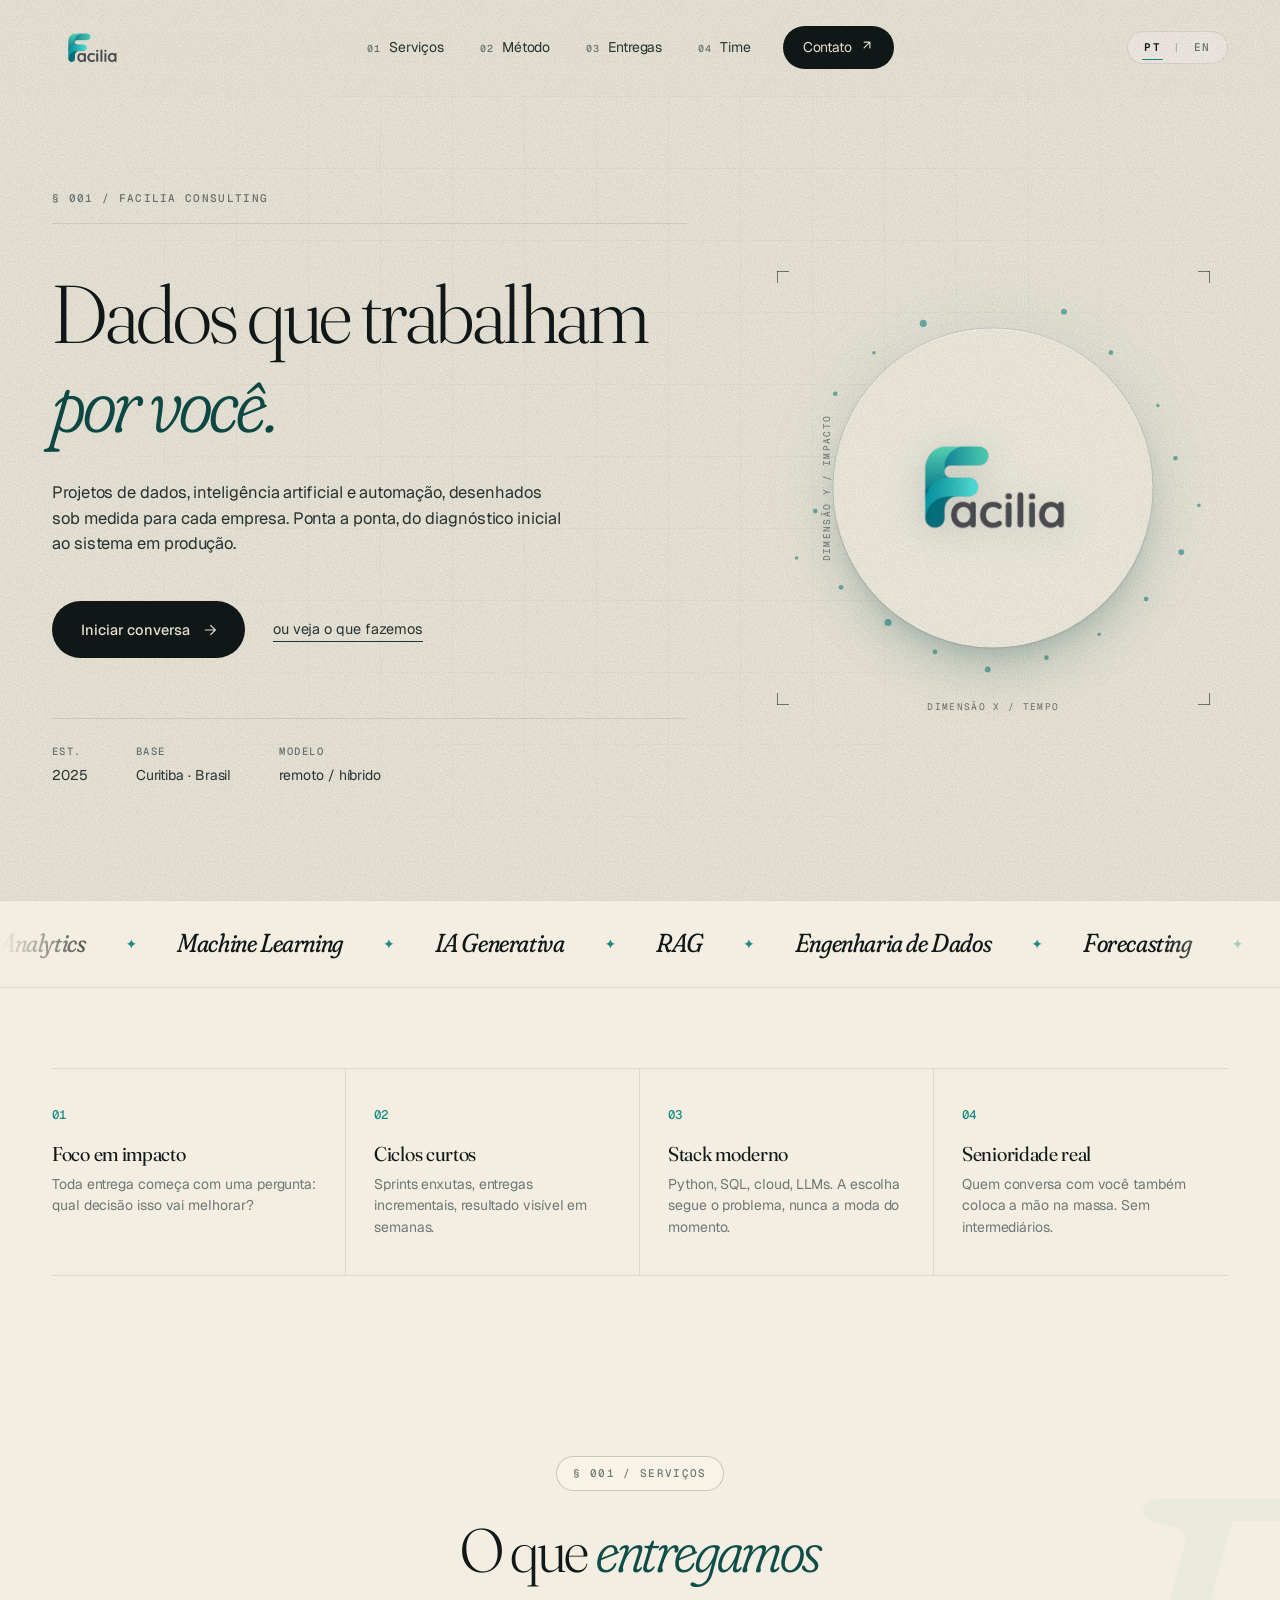
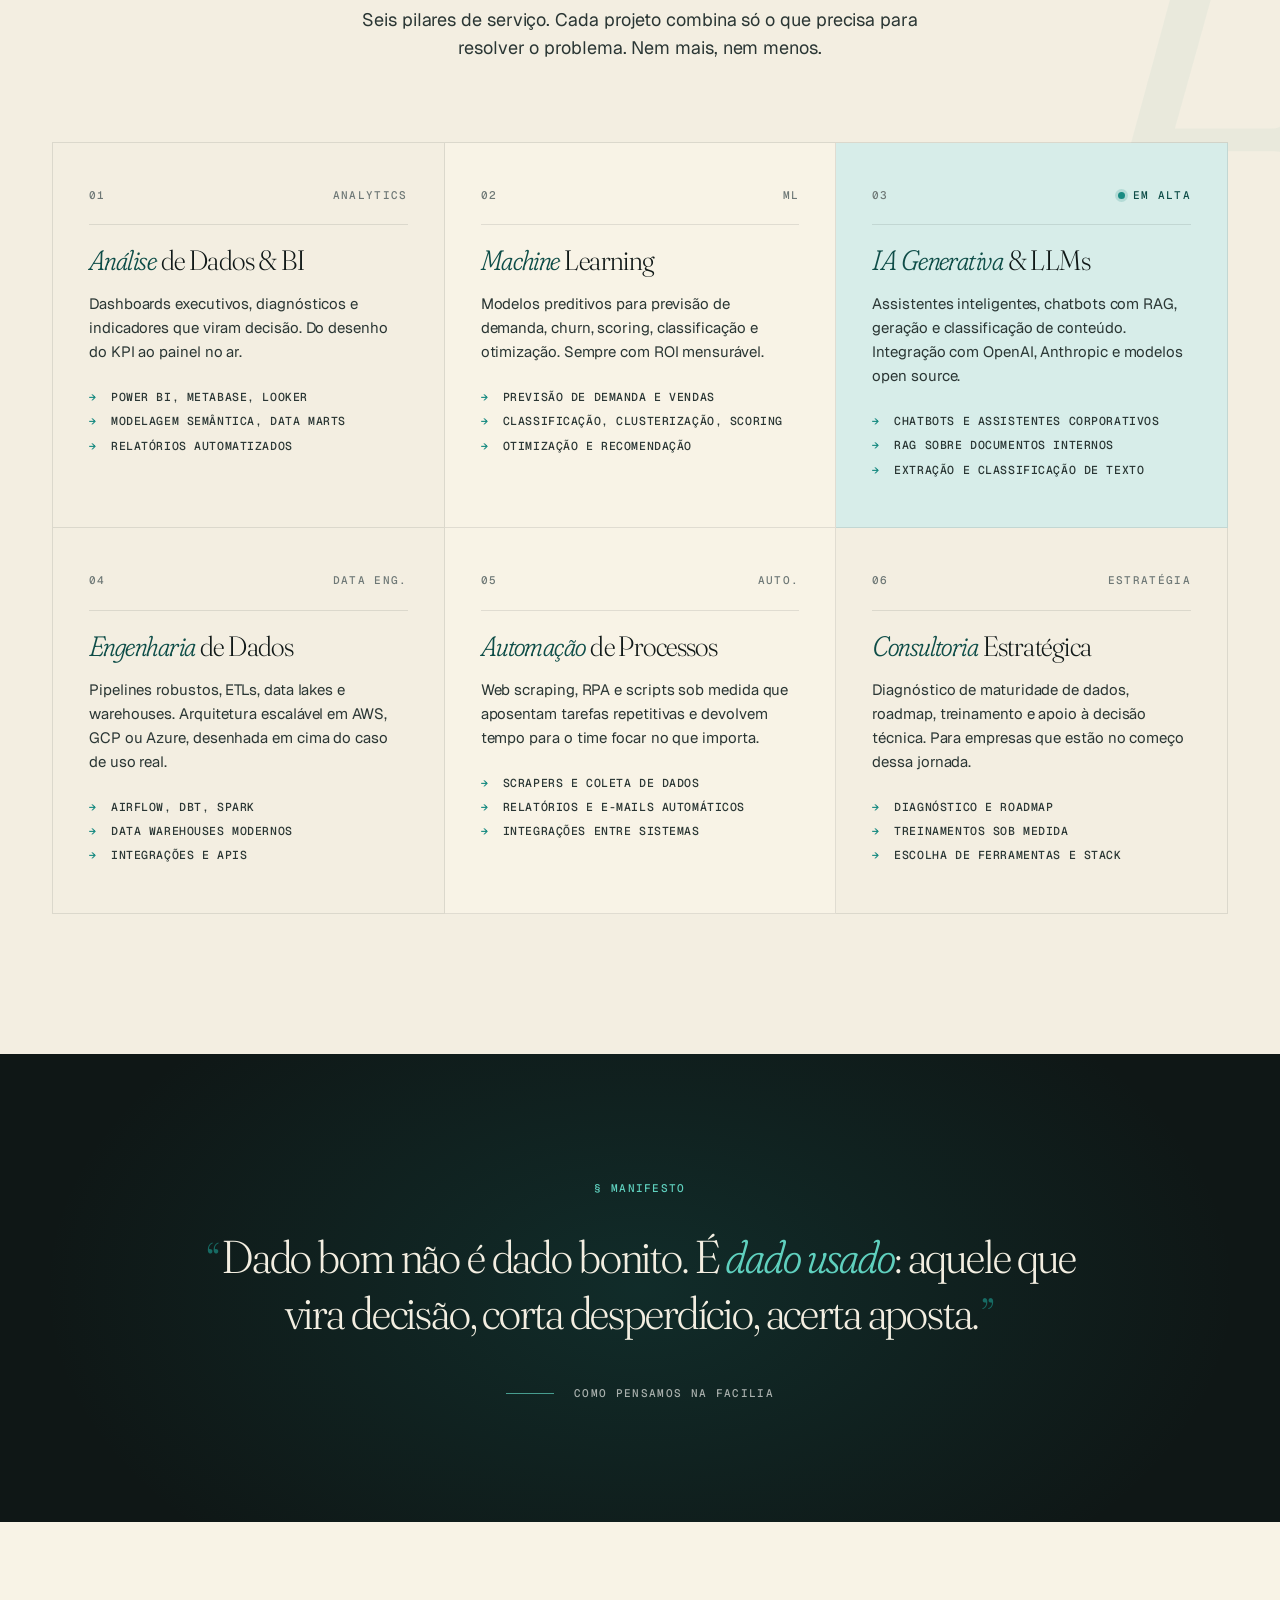
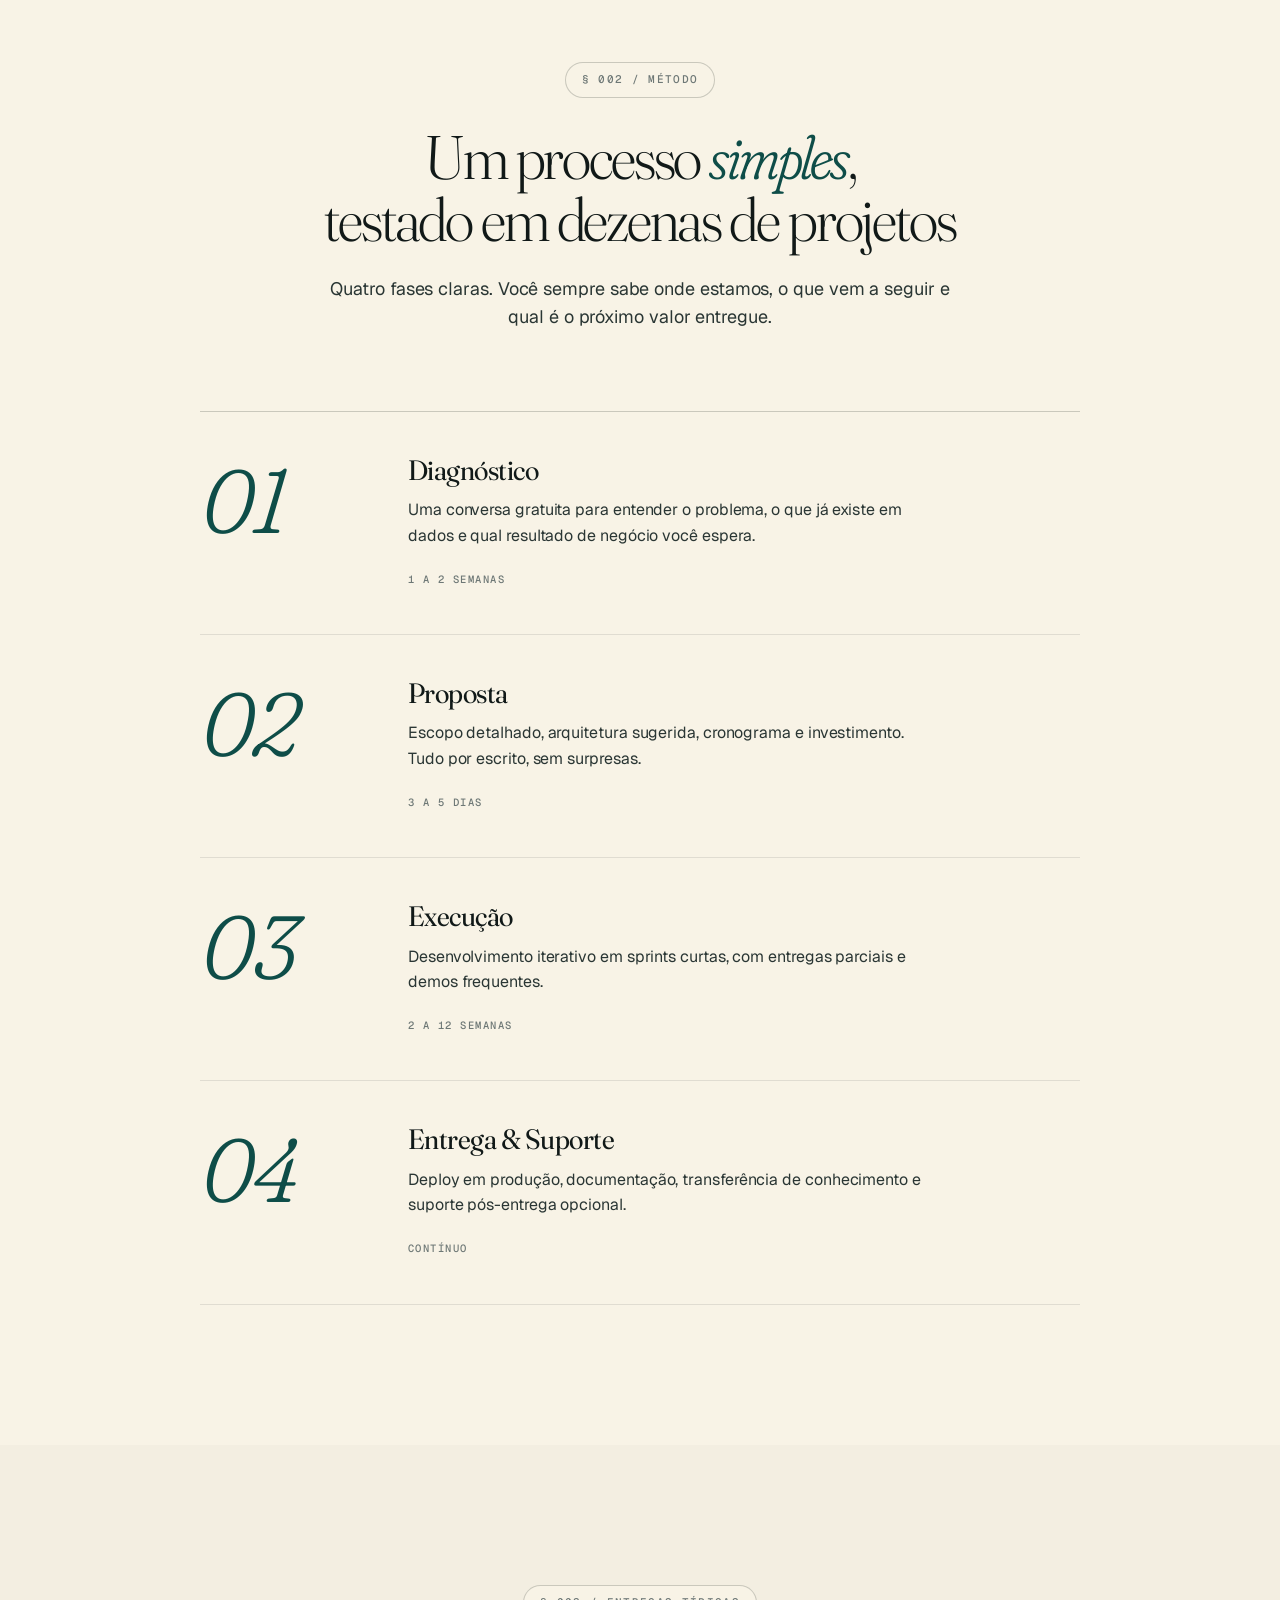
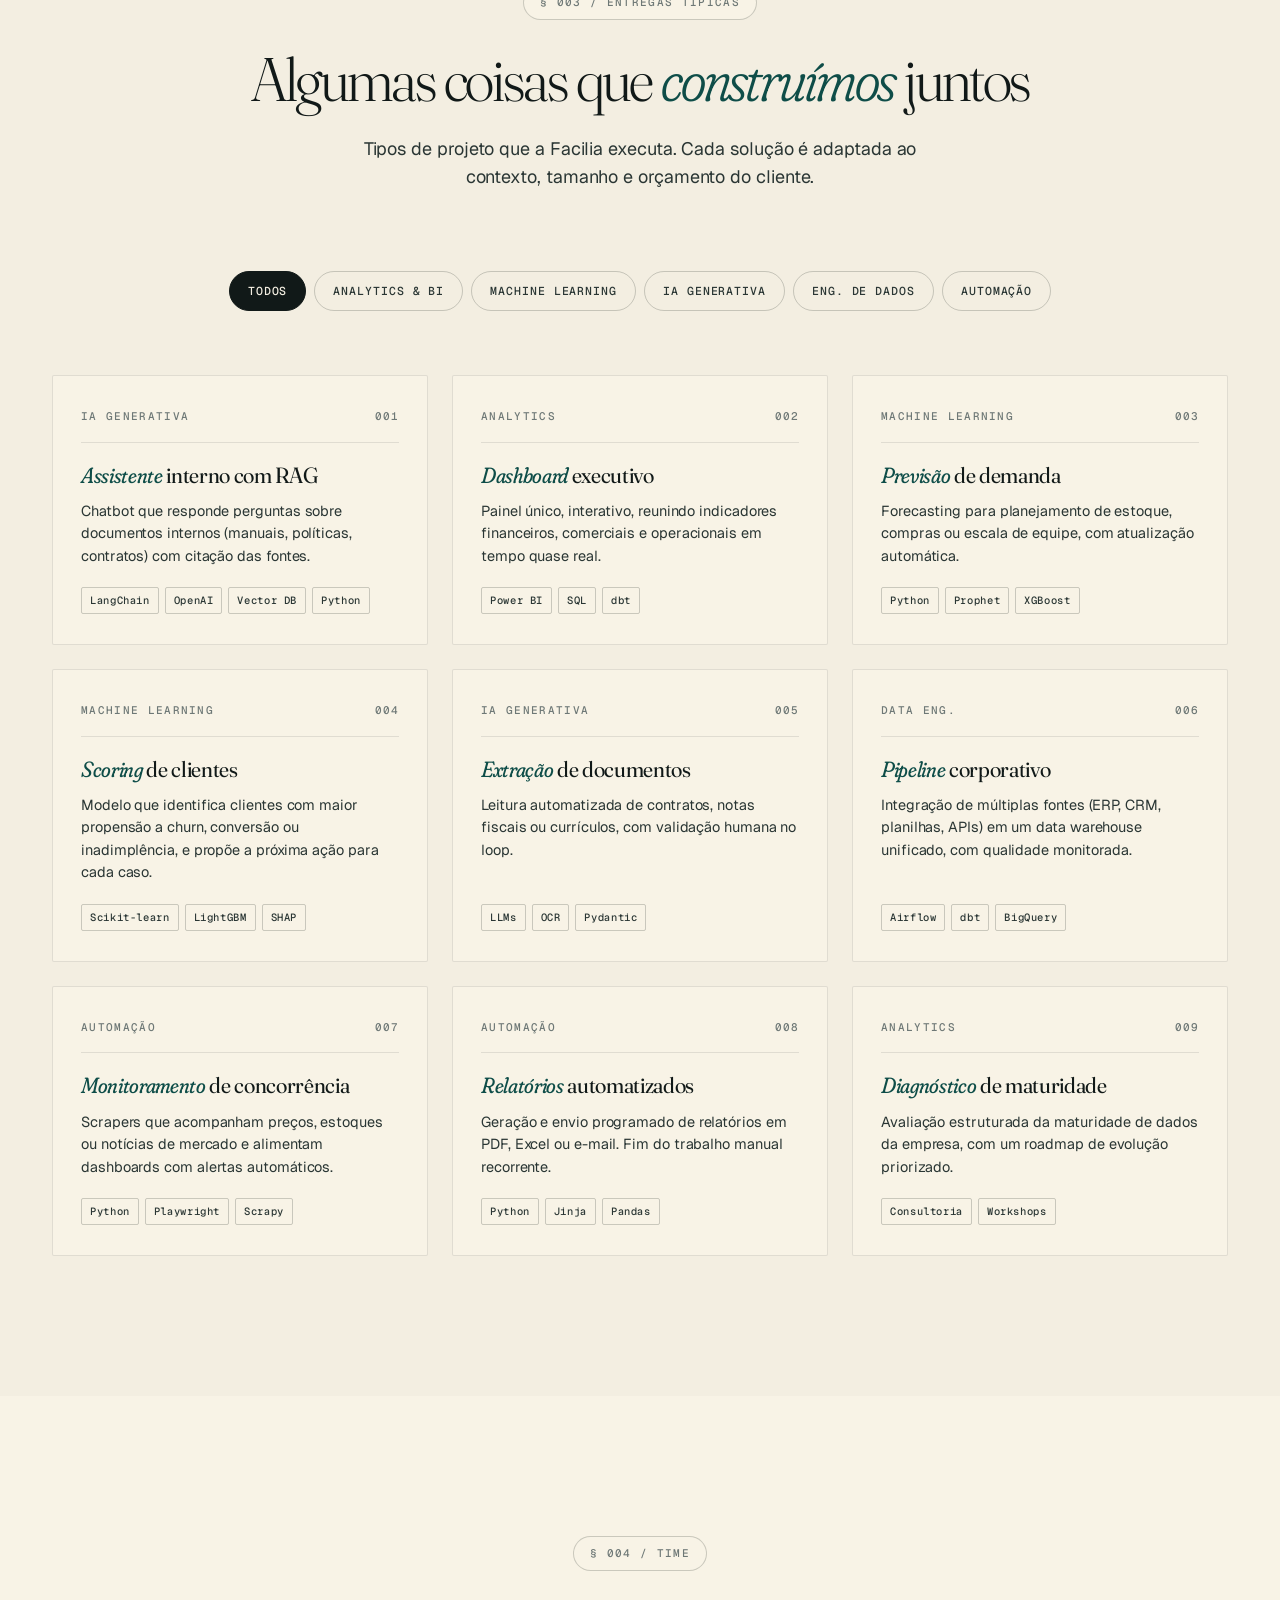
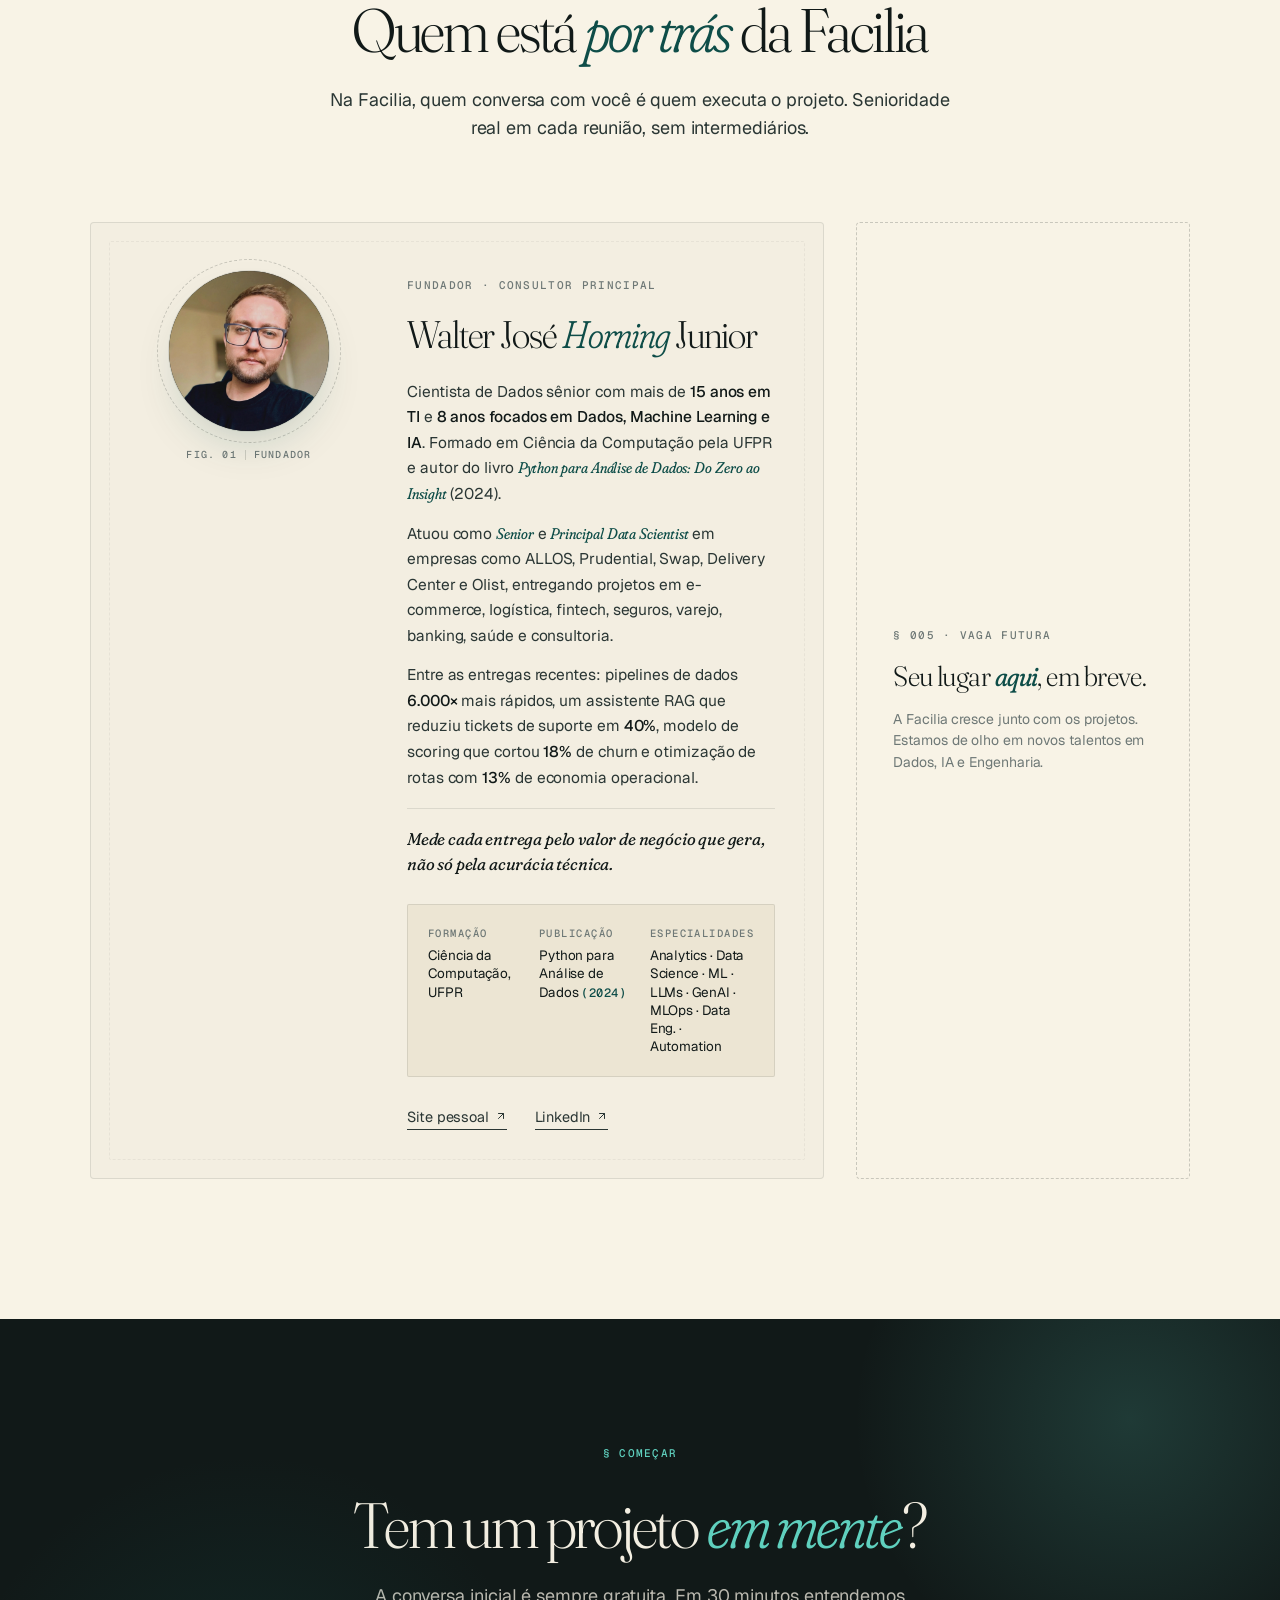
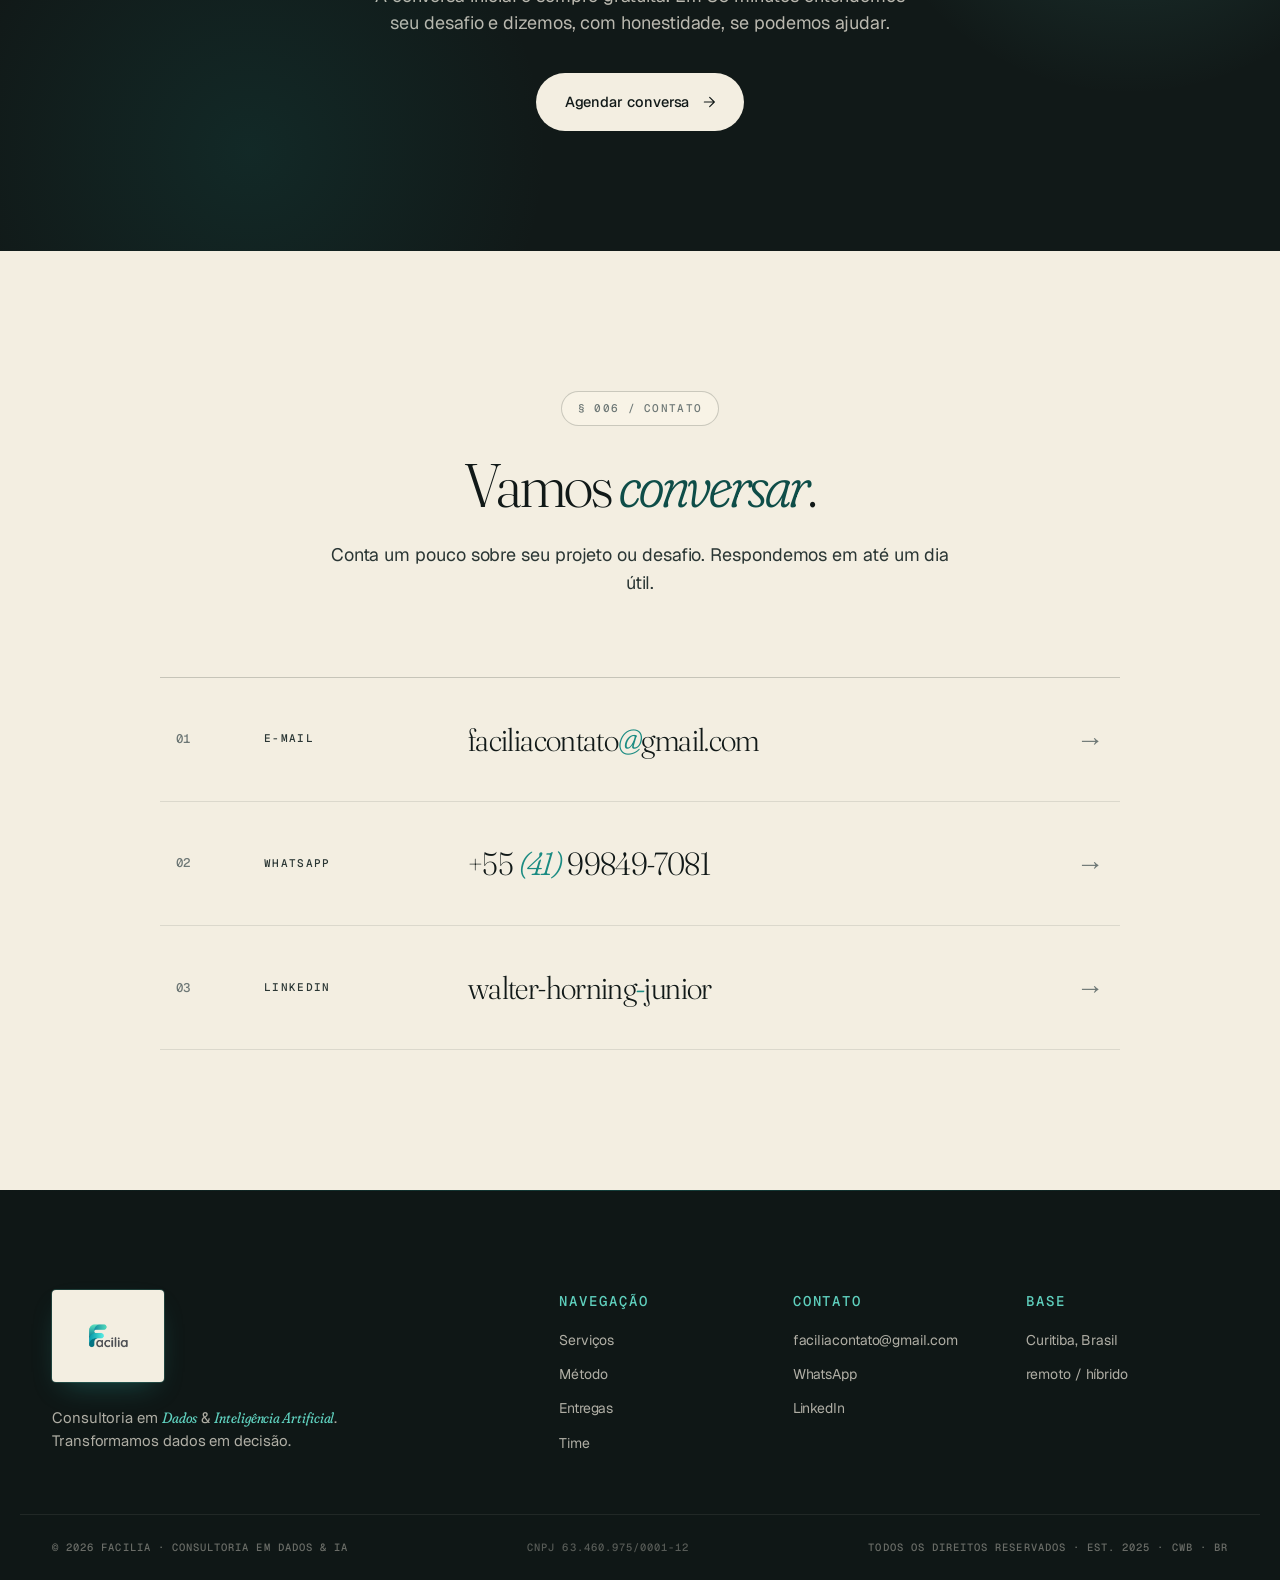
==== index.html @ 2e736a20 "Substituir conteúdo do main pelo site institucional da Facilia Notebooks anteriores preservados na b" ====
<!DOCTYPE html>
<html lang="pt-BR" data-lang="pt">
<head>
    <meta charset="UTF-8">
    <meta name="viewport" content="width=device-width, initial-scale=1.0">
    <meta name="description" content="Facilia. Consultoria em Dados e Inteligência Artificial. Analytics, Machine Learning, IA Generativa e Automação, feitos sob medida.">
    <meta name="keywords" content="consultoria dados, inteligência artificial, machine learning, análise de dados, IA generativa, automação, BI, dashboards">
    <meta name="author" content="Facilia">
    <meta property="og:title" content="Facilia. Consultoria em Dados & Inteligência Artificial">
    <meta property="og:description" content="Consultoria independente em dados e IA. Transformamos dados em decisão.">
    <meta property="og:type" content="website">
    <meta property="og:image" content="imgs/logo_facilia.png">
    <title>Facilia. Consultoria em Dados & Inteligência Artificial</title>
    <link rel="icon" type="image/png" href="imgs/logo_facilia.png">
    <link rel="preconnect" href="https://fonts.googleapis.com">
    <link rel="preconnect" href="https://fonts.gstatic.com" crossorigin>
    <link href="https://fonts.googleapis.com/css2?family=Fraunces:ital,opsz,wght@0,9..144,300..900;1,9..144,300..900&family=Geist:wght@300;400;500;600;700&family=Geist+Mono:wght@400;500;600&display=swap" rel="stylesheet">
    <link rel="stylesheet" href="styles.css">
    <script>
        (function () {
            var saved = null;
            try { saved = localStorage.getItem('facilia-lang'); } catch (e) {}
            var lang = (saved === 'en') ? 'en' : 'pt';
            document.documentElement.setAttribute('data-lang', lang);
            document.documentElement.setAttribute('lang', lang === 'en' ? 'en' : 'pt-BR');
        })();
    </script>
</head>
<body>

    <!-- GRAIN OVERLAY -->
    <div class="grain" aria-hidden="true"></div>

    <!-- NAVBAR -->
    <header class="nav" id="nav">
        <div class="nav-inner">
            <a href="#home" class="nav-logo" aria-label="Facilia">
                <img src="imgs/logo_facilia.png" alt="Facilia" class="nav-logo-img">
            </a>

            <nav class="nav-menu" id="navMenu">
                <a href="#servicos" class="nav-link">
                    <span class="nav-num">01</span>
                    <span class="lang-pt">Serviços</span>
                    <span class="lang-en">Services</span>
                </a>
                <a href="#metodologia" class="nav-link">
                    <span class="nav-num">02</span>
                    <span class="lang-pt">Método</span>
                    <span class="lang-en">Method</span>
                </a>
                <a href="#entregas" class="nav-link">
                    <span class="nav-num">03</span>
                    <span class="lang-pt">Entregas</span>
                    <span class="lang-en">Deliverables</span>
                </a>
                <a href="#time" class="nav-link">
                    <span class="nav-num">04</span>
                    <span class="lang-pt">Time</span>
                    <span class="lang-en">Team</span>
                </a>
                <a href="#contato" class="nav-link nav-link-cta">
                    <span class="lang-pt">Contato</span>
                    <span class="lang-en">Contact</span>
                    <svg width="14" height="14" viewBox="0 0 24 24" fill="none" stroke="currentColor" stroke-width="2" stroke-linecap="round" stroke-linejoin="round"><path d="M7 17L17 7M7 7h10v10"/></svg>
                </a>
            </nav>

            <div class="lang-switch" role="group" aria-label="Idioma / Language">
                <button class="lang-btn" data-lang="pt" aria-label="Português">PT</button>
                <span class="lang-sep">|</span>
                <button class="lang-btn" data-lang="en" aria-label="English">EN</button>
            </div>

            <button class="nav-toggle" id="navToggle" aria-label="Menu">
                <span></span><span></span>
            </button>
        </div>
    </header>

    <!-- HERO -->
    <section id="home" class="hero">
        <div class="hero-grid" aria-hidden="true"></div>

        <div class="hero-inner">
            <div class="hero-copy">
                <div class="hero-meta">
                    <span class="mono-tag">§ 001 / Facilia Consulting</span>
                </div>

                <h1 class="hero-title lang-pt">
                    <span class="hero-title-line">Dados que trabalham</span>
                    <em class="hero-title-em serif-italic">por você.</em>
                </h1>
                <h1 class="hero-title lang-en">
                    <span class="hero-title-line">Data that works</span>
                    <em class="hero-title-em serif-italic">for you.</em>
                </h1>

                <p class="hero-lede lang-pt">
                    Projetos de dados, inteligência artificial e automação, desenhados sob medida para cada empresa. Ponta a ponta, do diagnóstico inicial ao sistema em produção.
                </p>
                <p class="hero-lede lang-en">
                    Tailored projects in data, AI, and automation. End-to-end, from first diagnosis to the system running in production.
                </p>

                <div class="hero-cta-row">
                    <a href="#contato" class="btn btn-ink">
                        <span class="lang-pt">Iniciar conversa</span>
                        <span class="lang-en">Start a conversation</span>
                        <svg width="16" height="16" viewBox="0 0 24 24" fill="none" stroke="currentColor" stroke-width="1.75" stroke-linecap="round" stroke-linejoin="round"><path d="M5 12h14M13 5l7 7-7 7"/></svg>
                    </a>
                    <a href="#servicos" class="link-underline">
                        <span class="lang-pt">ou veja o que fazemos</span>
                        <span class="lang-en">or see what we do</span>
                    </a>
                </div>

                <div class="hero-footmeta">
                    <div>
                        <span class="mono-label">est.</span>
                        <span>2025</span>
                    </div>
                    <div>
                        <span class="mono-label lang-pt">base</span>
                        <span class="mono-label lang-en">based in</span>
                        <span class="lang-pt">Curitiba · Brasil</span>
                        <span class="lang-en">Curitiba · Brazil</span>
                    </div>
                    <div>
                        <span class="mono-label lang-pt">modelo</span>
                        <span class="mono-label lang-en">model</span>
                        <span class="lang-pt">remoto / híbrido</span>
                        <span class="lang-en">remote / hybrid</span>
                    </div>
                </div>
            </div>

            <div class="hero-visual" aria-hidden="true">
                <svg class="hero-scatter" viewBox="0 0 400 400" preserveAspectRatio="xMidYMid meet">
                    <line x1="0" y1="200" x2="400" y2="200" stroke="rgba(15,23,23,0.08)" stroke-width="0.5" stroke-dasharray="2 4"/>
                    <line x1="200" y1="0" x2="200" y2="400" stroke="rgba(15,23,23,0.08)" stroke-width="0.5" stroke-dasharray="2 4"/>
                    <circle cx="200" cy="200" r="150" fill="none" stroke="rgba(26,139,130,0.10)" stroke-width="0.8" stroke-dasharray="1 6"/>
                    <circle cx="200" cy="200" r="100" fill="none" stroke="rgba(26,139,130,0.12)" stroke-width="0.8" stroke-dasharray="1 6"/>
                    <g class="scatter-points" fill="#1A8B82">
                        <circle cx="65" cy="120" r="2"/>
                        <circle cx="98" cy="85" r="1.5"/>
                        <circle cx="140" cy="60" r="3"/>
                        <circle cx="175" cy="110" r="2"/>
                        <circle cx="220" cy="75" r="1.5"/>
                        <circle cx="260" cy="50" r="2.5"/>
                        <circle cx="300" cy="85" r="2"/>
                        <circle cx="340" cy="130" r="1.5"/>
                        <circle cx="355" cy="175" r="2"/>
                        <circle cx="75" cy="170" r="1.5"/>
                        <circle cx="115" cy="155" r="2.5"/>
                        <circle cx="48" cy="220" r="2"/>
                        <circle cx="32" cy="260" r="1.5"/>
                        <circle cx="70" cy="285" r="2"/>
                        <circle cx="110" cy="315" r="3"/>
                        <circle cx="150" cy="340" r="2"/>
                        <circle cx="195" cy="355" r="2.5"/>
                        <circle cx="245" cy="345" r="2"/>
                        <circle cx="290" cy="325" r="1.5"/>
                        <circle cx="330" cy="295" r="2"/>
                        <circle cx="360" cy="255" r="2.5"/>
                        <circle cx="375" cy="215" r="1.5"/>
                        <circle cx="145" cy="260" r="2"/>
                        <circle cx="260" cy="260" r="2"/>
                        <circle cx="155" cy="150" r="1.5"/>
                        <circle cx="255" cy="155" r="1.5"/>
                    </g>
                </svg>

                <div class="hero-logo-stage">
                    <div class="hero-logo-halo"></div>
                    <div class="hero-logo-disc">
                        <img src="imgs/logo_facilia.png" alt="" class="hero-logo-img">
                    </div>
                </div>

                <span class="corner corner-tl"></span>
                <span class="corner corner-tr"></span>
                <span class="corner corner-bl"></span>
                <span class="corner corner-br"></span>

                <span class="axis-label axis-label-x lang-pt">dimensão x / tempo</span>
                <span class="axis-label axis-label-x lang-en">x axis / time</span>
                <span class="axis-label axis-label-y lang-pt">dimensão y / impacto</span>
                <span class="axis-label axis-label-y lang-en">y axis / impact</span>
            </div>
        </div>
    </section>

    <!-- MARQUEE -->
    <section class="marquee" aria-hidden="true">
        <div class="marquee-track">
            <div class="marquee-row">
                <span class="marquee-item"><em>Analytics</em></span><span class="marquee-sep">✦</span>
                <span class="marquee-item"><em>Machine Learning</em></span><span class="marquee-sep">✦</span>
                <span class="marquee-item lang-pt"><em>IA Generativa</em></span><span class="marquee-item lang-en"><em>Generative AI</em></span><span class="marquee-sep">✦</span>
                <span class="marquee-item"><em>RAG</em></span><span class="marquee-sep">✦</span>
                <span class="marquee-item lang-pt"><em>Engenharia de Dados</em></span><span class="marquee-item lang-en"><em>Data Engineering</em></span><span class="marquee-sep">✦</span>
                <span class="marquee-item"><em>Forecasting</em></span><span class="marquee-sep">✦</span>
                <span class="marquee-item"><em>Dashboards</em></span><span class="marquee-sep">✦</span>
                <span class="marquee-item lang-pt"><em>Automação</em></span><span class="marquee-item lang-en"><em>Automation</em></span><span class="marquee-sep">✦</span>
                <span class="marquee-item"><em>MLOps</em></span><span class="marquee-sep">✦</span>
                <span class="marquee-item"><em>NLP</em></span><span class="marquee-sep">✦</span>
            </div>
            <div class="marquee-row" aria-hidden="true">
                <span class="marquee-item"><em>Analytics</em></span><span class="marquee-sep">✦</span>
                <span class="marquee-item"><em>Machine Learning</em></span><span class="marquee-sep">✦</span>
                <span class="marquee-item lang-pt"><em>IA Generativa</em></span><span class="marquee-item lang-en"><em>Generative AI</em></span><span class="marquee-sep">✦</span>
                <span class="marquee-item"><em>RAG</em></span><span class="marquee-sep">✦</span>
                <span class="marquee-item lang-pt"><em>Engenharia de Dados</em></span><span class="marquee-item lang-en"><em>Data Engineering</em></span><span class="marquee-sep">✦</span>
                <span class="marquee-item"><em>Forecasting</em></span><span class="marquee-sep">✦</span>
                <span class="marquee-item"><em>Dashboards</em></span><span class="marquee-sep">✦</span>
                <span class="marquee-item lang-pt"><em>Automação</em></span><span class="marquee-item lang-en"><em>Automation</em></span><span class="marquee-sep">✦</span>
                <span class="marquee-item"><em>MLOps</em></span><span class="marquee-sep">✦</span>
                <span class="marquee-item"><em>NLP</em></span><span class="marquee-sep">✦</span>
            </div>
        </div>
    </section>

    <!-- VALUES -->
    <section class="values">
        <div class="container">
            <div class="values-grid">
                <div class="value reveal">
                    <span class="value-num mono">01</span>
                    <h3>
                        <span class="lang-pt">Foco em impacto</span>
                        <span class="lang-en">Impact first</span>
                    </h3>
                    <p>
                        <span class="lang-pt">Toda entrega começa com uma pergunta: qual decisão isso vai melhorar?</span>
                        <span class="lang-en">Every delivery starts with one question: which decision does this make better?</span>
                    </p>
                </div>
                <div class="value reveal">
                    <span class="value-num mono">02</span>
                    <h3>
                        <span class="lang-pt">Ciclos curtos</span>
                        <span class="lang-en">Short cycles</span>
                    </h3>
                    <p>
                        <span class="lang-pt">Sprints enxutas, entregas incrementais, resultado visível em semanas.</span>
                        <span class="lang-en">Lean sprints, incremental releases, visible results in weeks.</span>
                    </p>
                </div>
                <div class="value reveal">
                    <span class="value-num mono">03</span>
                    <h3>
                        <span class="lang-pt">Stack moderno</span>
                        <span class="lang-en">Modern stack</span>
                    </h3>
                    <p>
                        <span class="lang-pt">Python, SQL, cloud, LLMs. A escolha segue o problema, nunca a moda do momento.</span>
                        <span class="lang-en">Python, SQL, cloud, LLMs. Tool choice follows the problem, never the hype.</span>
                    </p>
                </div>
                <div class="value reveal">
                    <span class="value-num mono">04</span>
                    <h3>
                        <span class="lang-pt">Senioridade real</span>
                        <span class="lang-en">Real seniority</span>
                    </h3>
                    <p>
                        <span class="lang-pt">Quem conversa com você também coloca a mão na massa. Sem intermediários.</span>
                        <span class="lang-en">The person you talk to is the person who builds. No middle layer.</span>
                    </p>
                </div>
            </div>
        </div>
    </section>

    <!-- SERVIÇOS -->
    <section id="servicos" class="section section-services">
        <div class="container">
            <header class="section-header reveal">
                <div class="section-marker">
                    <span class="mono-tag lang-pt">§ 001 / Serviços</span>
                    <span class="mono-tag lang-en">§ 001 / Services</span>
                </div>
                <h2 class="section-title lang-pt">
                    O que <em class="serif-italic">entregamos</em>
                </h2>
                <h2 class="section-title lang-en">
                    What we <em class="serif-italic">deliver</em>
                </h2>
                <p class="section-lede lang-pt">
                    Seis pilares de serviço. Cada projeto combina só o que precisa para resolver o problema. Nem mais, nem menos.
                </p>
                <p class="section-lede lang-en">
                    Six service areas. Each project pulls in only what it needs to solve the problem. Nothing more, nothing less.
                </p>
            </header>

            <div class="services-grid">
                <article class="service reveal">
                    <div class="service-head">
                        <span class="mono-num">01</span>
                        <span class="mono-tag">Analytics</span>
                    </div>
                    <h3 class="service-title lang-pt"><em class="serif-italic">Análise</em> de Dados &amp; BI</h3>
                    <h3 class="service-title lang-en"><em class="serif-italic">Analytics</em> &amp; BI</h3>
                    <p class="service-body lang-pt">Dashboards executivos, diagnósticos e indicadores que viram decisão. Do desenho do KPI ao painel no ar.</p>
                    <p class="service-body lang-en">Executive dashboards, diagnostics, and indicators that turn into decisions. From KPI design to a dashboard that ships.</p>
                    <ul class="service-list lang-pt">
                        <li>Power BI, Metabase, Looker</li>
                        <li>Modelagem semântica, data marts</li>
                        <li>Relatórios automatizados</li>
                    </ul>
                    <ul class="service-list lang-en">
                        <li>Power BI, Metabase, Looker</li>
                        <li>Semantic modeling, data marts</li>
                        <li>Automated reporting</li>
                    </ul>
                </article>

                <article class="service reveal service-shift">
                    <div class="service-head">
                        <span class="mono-num">02</span>
                        <span class="mono-tag">ML</span>
                    </div>
                    <h3 class="service-title lang-pt"><em class="serif-italic">Machine</em> Learning</h3>
                    <h3 class="service-title lang-en"><em class="serif-italic">Machine</em> Learning</h3>
                    <p class="service-body lang-pt">Modelos preditivos para previsão de demanda, churn, scoring, classificação e otimização. Sempre com ROI mensurável.</p>
                    <p class="service-body lang-en">Predictive models for demand forecasting, churn, scoring, classification, and optimization. Always with measurable ROI.</p>
                    <ul class="service-list lang-pt">
                        <li>Previsão de demanda e vendas</li>
                        <li>Classificação, clusterização, scoring</li>
                        <li>Otimização e recomendação</li>
                    </ul>
                    <ul class="service-list lang-en">
                        <li>Demand and sales forecasting</li>
                        <li>Classification, clustering, scoring</li>
                        <li>Optimization and recommendation</li>
                    </ul>
                </article>

                <article class="service reveal service-feat">
                    <div class="service-head">
                        <span class="mono-num">03</span>
                        <span class="mono-tag mono-tag-live">
                            <span class="live-dot"></span>
                            <span class="lang-pt">em alta</span>
                            <span class="lang-en">trending</span>
                        </span>
                    </div>
                    <h3 class="service-title lang-pt"><em class="serif-italic">IA Generativa</em> &amp; LLMs</h3>
                    <h3 class="service-title lang-en"><em class="serif-italic">Generative AI</em> &amp; LLMs</h3>
                    <p class="service-body lang-pt">Assistentes inteligentes, chatbots com RAG, geração e classificação de conteúdo. Integração com OpenAI, Anthropic e modelos open source.</p>
                    <p class="service-body lang-en">Smart assistants, RAG chatbots, content generation and classification. Wired up to OpenAI, Anthropic, and open source models.</p>
                    <ul class="service-list lang-pt">
                        <li>Chatbots e assistentes corporativos</li>
                        <li>RAG sobre documentos internos</li>
                        <li>Extração e classificação de texto</li>
                    </ul>
                    <ul class="service-list lang-en">
                        <li>Corporate chatbots and assistants</li>
                        <li>RAG over internal documents</li>
                        <li>Text extraction and classification</li>
                    </ul>
                </article>

                <article class="service reveal">
                    <div class="service-head">
                        <span class="mono-num">04</span>
                        <span class="mono-tag">Data Eng.</span>
                    </div>
                    <h3 class="service-title lang-pt"><em class="serif-italic">Engenharia</em> de Dados</h3>
                    <h3 class="service-title lang-en"><em class="serif-italic">Data</em> Engineering</h3>
                    <p class="service-body lang-pt">Pipelines robustos, ETLs, data lakes e warehouses. Arquitetura escalável em AWS, GCP ou Azure, desenhada em cima do caso de uso real.</p>
                    <p class="service-body lang-en">Robust pipelines, ETLs, data lakes, and warehouses. Scalable architecture on AWS, GCP, or Azure, shaped around your actual use case.</p>
                    <ul class="service-list lang-pt">
                        <li>Airflow, dbt, Spark</li>
                        <li>Data warehouses modernos</li>
                        <li>Integrações e APIs</li>
                    </ul>
                    <ul class="service-list lang-en">
                        <li>Airflow, dbt, Spark</li>
                        <li>Modern data warehouses</li>
                        <li>APIs and integrations</li>
                    </ul>
                </article>

                <article class="service reveal service-shift">
                    <div class="service-head">
                        <span class="mono-num">05</span>
                        <span class="mono-tag">Auto.</span>
                    </div>
                    <h3 class="service-title lang-pt"><em class="serif-italic">Automação</em> de Processos</h3>
                    <h3 class="service-title lang-en"><em class="serif-italic">Process</em> Automation</h3>
                    <p class="service-body lang-pt">Web scraping, RPA e scripts sob medida que aposentam tarefas repetitivas e devolvem tempo para o time focar no que importa.</p>
                    <p class="service-body lang-en">Web scraping, RPA, and custom scripts that retire repetitive work and hand your team back the time for what matters.</p>
                    <ul class="service-list lang-pt">
                        <li>Scrapers e coleta de dados</li>
                        <li>Relatórios e e-mails automáticos</li>
                        <li>Integrações entre sistemas</li>
                    </ul>
                    <ul class="service-list lang-en">
                        <li>Scrapers and data collection</li>
                        <li>Automated reports and emails</li>
                        <li>System-to-system integrations</li>
                    </ul>
                </article>

                <article class="service reveal">
                    <div class="service-head">
                        <span class="mono-num">06</span>
                        <span class="mono-tag lang-pt">Estratégia</span>
                        <span class="mono-tag lang-en">Strategy</span>
                    </div>
                    <h3 class="service-title lang-pt"><em class="serif-italic">Consultoria</em> Estratégica</h3>
                    <h3 class="service-title lang-en"><em class="serif-italic">Strategic</em> Consulting</h3>
                    <p class="service-body lang-pt">Diagnóstico de maturidade de dados, roadmap, treinamento e apoio à decisão técnica. Para empresas que estão no começo dessa jornada.</p>
                    <p class="service-body lang-en">Data maturity assessment, roadmap, training, and technical decision support. Built for teams early in the journey.</p>
                    <ul class="service-list lang-pt">
                        <li>Diagnóstico e roadmap</li>
                        <li>Treinamentos sob medida</li>
                        <li>Escolha de ferramentas e stack</li>
                    </ul>
                    <ul class="service-list lang-en">
                        <li>Assessment and roadmap</li>
                        <li>Custom training</li>
                        <li>Tooling and stack selection</li>
                    </ul>
                </article>
            </div>
        </div>
    </section>

    <!-- MANIFESTO -->
    <section class="manifesto">
        <div class="container">
            <div class="manifesto-inner reveal">
                <span class="mono-tag manifesto-tag">§ manifesto</span>

                <blockquote class="manifesto-quote lang-pt">
                    <p>
                        <span class="quote-mark">“</span>Dado bom não é dado bonito.
                        É <em class="serif-italic">dado usado</em>: aquele que vira decisão,
                        corta desperdício, acerta aposta.<span class="quote-mark">”</span>
                    </p>
                </blockquote>
                <blockquote class="manifesto-quote lang-en">
                    <p>
                        <span class="quote-mark">“</span>Good data isn't pretty data.
                        It's <em class="serif-italic">data in use</em>: the kind that turns into a decision,
                        cuts waste, lands a bet.<span class="quote-mark">”</span>
                    </p>
                </blockquote>

                <footer class="manifesto-attr">
                    <span class="hairline"></span>
                    <span class="mono-tag lang-pt">como pensamos na facilia</span>
                    <span class="mono-tag lang-en">how we think at facilia</span>
                </footer>
            </div>
        </div>
    </section>

    <!-- METODOLOGIA -->
    <section id="metodologia" class="section section-method">
        <div class="container">
            <header class="section-header reveal">
                <div class="section-marker">
                    <span class="mono-tag lang-pt">§ 002 / Método</span>
                    <span class="mono-tag lang-en">§ 002 / Method</span>
                </div>
                <h2 class="section-title lang-pt">
                    Um processo <em class="serif-italic">simples</em>,<br>
                    testado em dezenas de projetos
                </h2>
                <h2 class="section-title lang-en">
                    A <em class="serif-italic">simple</em> process,<br>
                    proven across dozens of projects
                </h2>
                <p class="section-lede lang-pt">
                    Quatro fases claras. Você sempre sabe onde estamos, o que vem a seguir e qual é o próximo valor entregue.
                </p>
                <p class="section-lede lang-en">
                    Four clear phases. You always know where we are, what comes next, and what lands in your hands after it.
                </p>
            </header>

            <ol class="method-list">
                <li class="method reveal">
                    <div class="method-num"><em class="serif-italic">01</em></div>
                    <div class="method-content">
                        <h3>
                            <span class="lang-pt">Diagnóstico</span>
                            <span class="lang-en">Discovery</span>
                        </h3>
                        <p>
                            <span class="lang-pt">Uma conversa gratuita para entender o problema, o que já existe em dados e qual resultado de negócio você espera.</span>
                            <span class="lang-en">A free first call to understand the problem, what data already exists, and the business outcome you are aiming at.</span>
                        </p>
                        <span class="mono-label lang-pt">1 a 2 semanas</span>
                        <span class="mono-label lang-en">1 to 2 weeks</span>
                    </div>
                </li>
                <li class="method reveal">
                    <div class="method-num"><em class="serif-italic">02</em></div>
                    <div class="method-content">
                        <h3>
                            <span class="lang-pt">Proposta</span>
                            <span class="lang-en">Proposal</span>
                        </h3>
                        <p>
                            <span class="lang-pt">Escopo detalhado, arquitetura sugerida, cronograma e investimento. Tudo por escrito, sem surpresas.</span>
                            <span class="lang-en">Detailed scope, proposed architecture, timeline, and investment. All in writing, no surprises.</span>
                        </p>
                        <span class="mono-label lang-pt">3 a 5 dias</span>
                        <span class="mono-label lang-en">3 to 5 days</span>
                    </div>
                </li>
                <li class="method reveal">
                    <div class="method-num"><em class="serif-italic">03</em></div>
                    <div class="method-content">
                        <h3>
                            <span class="lang-pt">Execução</span>
                            <span class="lang-en">Execution</span>
                        </h3>
                        <p>
                            <span class="lang-pt">Desenvolvimento iterativo em sprints curtas, com entregas parciais e demos frequentes.</span>
                            <span class="lang-en">Iterative development in short sprints, with partial releases and frequent demos.</span>
                        </p>
                        <span class="mono-label lang-pt">2 a 12 semanas</span>
                        <span class="mono-label lang-en">2 to 12 weeks</span>
                    </div>
                </li>
                <li class="method reveal">
                    <div class="method-num"><em class="serif-italic">04</em></div>
                    <div class="method-content">
                        <h3>
                            <span class="lang-pt">Entrega &amp; Suporte</span>
                            <span class="lang-en">Handover &amp; Support</span>
                        </h3>
                        <p>
                            <span class="lang-pt">Deploy em produção, documentação, transferência de conhecimento e suporte pós-entrega opcional.</span>
                            <span class="lang-en">Production deploy, documentation, knowledge transfer, and optional post-launch support.</span>
                        </p>
                        <span class="mono-label lang-pt">contínuo</span>
                        <span class="mono-label lang-en">ongoing</span>
                    </div>
                </li>
            </ol>
        </div>
    </section>

    <!-- ENTREGAS -->
    <section id="entregas" class="section section-deliverables">
        <div class="container">
            <header class="section-header reveal">
                <div class="section-marker">
                    <span class="mono-tag lang-pt">§ 003 / Entregas típicas</span>
                    <span class="mono-tag lang-en">§ 003 / Typical deliverables</span>
                </div>
                <h2 class="section-title lang-pt">
                    Algumas coisas que <em class="serif-italic">construímos</em> juntos
                </h2>
                <h2 class="section-title lang-en">
                    A few things we can <em class="serif-italic">build</em> together
                </h2>
                <p class="section-lede lang-pt">
                    Tipos de projeto que a Facilia executa. Cada solução é adaptada ao contexto, tamanho e orçamento do cliente.
                </p>
                <p class="section-lede lang-en">
                    Project types we run end to end. Every solution is shaped around the client's context, size, and budget.
                </p>
            </header>

            <div class="filter-row reveal">
                <button class="chip chip-active" data-filter="all">
                    <span class="lang-pt">Todos</span>
                    <span class="lang-en">All</span>
                </button>
                <button class="chip" data-filter="analytics">Analytics &amp; BI</button>
                <button class="chip" data-filter="ml">Machine Learning</button>
                <button class="chip" data-filter="genai">
                    <span class="lang-pt">IA Generativa</span>
                    <span class="lang-en">Generative AI</span>
                </button>
                <button class="chip" data-filter="eng">
                    <span class="lang-pt">Eng. de Dados</span>
                    <span class="lang-en">Data Eng.</span>
                </button>
                <button class="chip" data-filter="auto">
                    <span class="lang-pt">Automação</span>
                    <span class="lang-en">Automation</span>
                </button>
            </div>

            <div class="deliverables-grid">
                <article class="deliverable reveal" data-category="genai">
                    <div class="deliverable-top">
                        <span class="mono-tag lang-pt">IA Generativa</span>
                        <span class="mono-tag lang-en">Generative AI</span>
                        <span class="mono-num">001</span>
                    </div>
                    <h3 class="lang-pt"><em class="serif-italic">Assistente</em> interno com RAG</h3>
                    <h3 class="lang-en"><em class="serif-italic">Internal</em> RAG assistant</h3>
                    <p class="lang-pt">Chatbot que responde perguntas sobre documentos internos (manuais, políticas, contratos) com citação das fontes.</p>
                    <p class="lang-en">A chatbot that answers questions about internal documents (manuals, policies, contracts) with source citations.</p>
                    <div class="stack">
                        <span>LangChain</span><span>OpenAI</span><span>Vector DB</span><span>Python</span>
                    </div>
                </article>
                <article class="deliverable reveal" data-category="analytics">
                    <div class="deliverable-top">
                        <span class="mono-tag">Analytics</span>
                        <span class="mono-num">002</span>
                    </div>
                    <h3 class="lang-pt"><em class="serif-italic">Dashboard</em> executivo</h3>
                    <h3 class="lang-en"><em class="serif-italic">Executive</em> dashboard</h3>
                    <p class="lang-pt">Painel único, interativo, reunindo indicadores financeiros, comerciais e operacionais em tempo quase real.</p>
                    <p class="lang-en">A single interactive panel bringing financial, commercial, and operational indicators together in near real time.</p>
                    <div class="stack">
                        <span>Power BI</span><span>SQL</span><span>dbt</span>
                    </div>
                </article>
                <article class="deliverable reveal" data-category="ml">
                    <div class="deliverable-top">
                        <span class="mono-tag">Machine Learning</span>
                        <span class="mono-num">003</span>
                    </div>
                    <h3 class="lang-pt"><em class="serif-italic">Previsão</em> de demanda</h3>
                    <h3 class="lang-en"><em class="serif-italic">Demand</em> forecasting</h3>
                    <p class="lang-pt">Forecasting para planejamento de estoque, compras ou escala de equipe, com atualização automática.</p>
                    <p class="lang-en">Forecasting for inventory, purchasing, or staffing, updated automatically.</p>
                    <div class="stack">
                        <span>Python</span><span>Prophet</span><span>XGBoost</span>
                    </div>
                </article>
                <article class="deliverable reveal" data-category="ml">
                    <div class="deliverable-top">
                        <span class="mono-tag">Machine Learning</span>
                        <span class="mono-num">004</span>
                    </div>
                    <h3 class="lang-pt"><em class="serif-italic">Scoring</em> de clientes</h3>
                    <h3 class="lang-en"><em class="serif-italic">Customer</em> scoring</h3>
                    <p class="lang-pt">Modelo que identifica clientes com maior propensão a churn, conversão ou inadimplência, e propõe a próxima ação para cada caso.</p>
                    <p class="lang-en">A model that flags customers most likely to churn, convert, or default, and proposes the next move for each one.</p>
                    <div class="stack">
                        <span>Scikit-learn</span><span>LightGBM</span><span>SHAP</span>
                    </div>
                </article>
                <article class="deliverable reveal" data-category="genai">
                    <div class="deliverable-top">
                        <span class="mono-tag lang-pt">IA Generativa</span>
                        <span class="mono-tag lang-en">Generative AI</span>
                        <span class="mono-num">005</span>
                    </div>
                    <h3 class="lang-pt"><em class="serif-italic">Extração</em> de documentos</h3>
                    <h3 class="lang-en"><em class="serif-italic">Document</em> extraction</h3>
                    <p class="lang-pt">Leitura automatizada de contratos, notas fiscais ou currículos, com validação humana no loop.</p>
                    <p class="lang-en">Automated reading of contracts, invoices, or CVs, with a human in the loop for validation.</p>
                    <div class="stack">
                        <span>LLMs</span><span>OCR</span><span>Pydantic</span>
                    </div>
                </article>
                <article class="deliverable reveal" data-category="eng">
                    <div class="deliverable-top">
                        <span class="mono-tag">Data Eng.</span>
                        <span class="mono-num">006</span>
                    </div>
                    <h3 class="lang-pt"><em class="serif-italic">Pipeline</em> corporativo</h3>
                    <h3 class="lang-en"><em class="serif-italic">Corporate</em> pipeline</h3>
                    <p class="lang-pt">Integração de múltiplas fontes (ERP, CRM, planilhas, APIs) em um data warehouse unificado, com qualidade monitorada.</p>
                    <p class="lang-en">Multiple sources (ERP, CRM, spreadsheets, APIs) brought into a single warehouse, with data quality under watch.</p>
                    <div class="stack">
                        <span>Airflow</span><span>dbt</span><span>BigQuery</span>
                    </div>
                </article>
                <article class="deliverable reveal" data-category="auto">
                    <div class="deliverable-top">
                        <span class="mono-tag lang-pt">Automação</span>
                        <span class="mono-tag lang-en">Automation</span>
                        <span class="mono-num">007</span>
                    </div>
                    <h3 class="lang-pt"><em class="serif-italic">Monitoramento</em> de concorrência</h3>
                    <h3 class="lang-en"><em class="serif-italic">Competitive</em> monitoring</h3>
                    <p class="lang-pt">Scrapers que acompanham preços, estoques ou notícias de mercado e alimentam dashboards com alertas automáticos.</p>
                    <p class="lang-en">Scrapers that track prices, stock levels, or market news and feed dashboards with automatic alerts.</p>
                    <div class="stack">
                        <span>Python</span><span>Playwright</span><span>Scrapy</span>
                    </div>
                </article>
                <article class="deliverable reveal" data-category="auto">
                    <div class="deliverable-top">
                        <span class="mono-tag lang-pt">Automação</span>
                        <span class="mono-tag lang-en">Automation</span>
                        <span class="mono-num">008</span>
                    </div>
                    <h3 class="lang-pt"><em class="serif-italic">Relatórios</em> automatizados</h3>
                    <h3 class="lang-en"><em class="serif-italic">Automated</em> reports</h3>
                    <p class="lang-pt">Geração e envio programado de relatórios em PDF, Excel ou e-mail. Fim do trabalho manual recorrente.</p>
                    <p class="lang-en">Scheduled generation and delivery of reports in PDF, Excel, or email. The end of recurring manual work.</p>
                    <div class="stack">
                        <span>Python</span><span>Jinja</span><span>Pandas</span>
                    </div>
                </article>
                <article class="deliverable reveal" data-category="analytics">
                    <div class="deliverable-top">
                        <span class="mono-tag">Analytics</span>
                        <span class="mono-num">009</span>
                    </div>
                    <h3 class="lang-pt"><em class="serif-italic">Diagnóstico</em> de maturidade</h3>
                    <h3 class="lang-en"><em class="serif-italic">Maturity</em> assessment</h3>
                    <p class="lang-pt">Avaliação estruturada da maturidade de dados da empresa, com um roadmap de evolução priorizado.</p>
                    <p class="lang-en">A structured review of the company's data maturity, with a prioritized evolution roadmap.</p>
                    <div class="stack">
                        <span class="lang-pt">Consultoria</span>
                        <span class="lang-en">Consulting</span>
                        <span>Workshops</span>
                    </div>
                </article>
            </div>
        </div>
    </section>

    <!-- TIME -->
    <section id="time" class="section section-team">
        <div class="container">
            <header class="section-header reveal">
                <div class="section-marker">
                    <span class="mono-tag lang-pt">§ 004 / Time</span>
                    <span class="mono-tag lang-en">§ 004 / Team</span>
                </div>
                <h2 class="section-title lang-pt">
                    Quem está <em class="serif-italic">por trás</em> da Facilia
                </h2>
                <h2 class="section-title lang-en">
                    Who's <em class="serif-italic">behind</em> Facilia
                </h2>
                <p class="section-lede lang-pt">
                    Na Facilia, quem conversa com você é quem executa o projeto. Senioridade real em cada reunião, sem intermediários.
                </p>
                <p class="section-lede lang-en">
                    At Facilia, the person you talk to is the person who builds. Real seniority in every meeting, no middle layer.
                </p>
            </header>

            <div class="team-layout">
                <article class="profile reveal">
                    <div class="profile-left">
                        <div class="profile-mark">
                            <img src="imgs/wjhj.png" alt="Walter José Horning Junior" class="profile-photo">
                        </div>
                        <div class="profile-caption mono">
                            <span>fig. 01</span>
                            <span class="hairline hairline-v"></span>
                            <span class="lang-pt">fundador</span>
                            <span class="lang-en">founder</span>
                        </div>
                    </div>

                    <div class="profile-body">
                        <div class="profile-tag mono-tag lang-pt">fundador · consultor principal</div>
                        <div class="profile-tag mono-tag lang-en">founder · principal consultant</div>
                        <h3 class="profile-name">
                            Walter José <em class="serif-italic">Horning</em> Junior
                        </h3>

                        <div class="profile-bio lang-pt">
                            <p>
                                Cientista de Dados sênior com mais de <strong>15 anos em TI</strong> e <strong>8 anos focados em Dados, Machine Learning e IA</strong>. Formado em Ciência da Computação pela UFPR e autor do livro <em class="serif-italic">Python para Análise de Dados: Do Zero ao Insight</em> (2024).
                            </p>
                            <p>
                                Atuou como <em class="serif-italic">Senior</em> e <em class="serif-italic">Principal Data Scientist</em> em empresas como ALLOS, Prudential, Swap, Delivery Center e Olist, entregando projetos em e-commerce, logística, fintech, seguros, varejo, banking, saúde e consultoria.
                            </p>
                            <p>
                                Entre as entregas recentes: pipelines de dados <strong>6.000×</strong> mais rápidos, um assistente RAG que reduziu tickets de suporte em <strong>40%</strong>, modelo de scoring que cortou <strong>18%</strong> de churn e otimização de rotas com <strong>13%</strong> de economia operacional.
                            </p>
                            <p class="profile-bio-creed">
                                Mede cada entrega pelo valor de negócio que gera, não só pela acurácia técnica.
                            </p>
                        </div>
                        <div class="profile-bio lang-en">
                            <p>
                                Senior Data Scientist with <strong>15+ years in IT</strong> and <strong>8 years focused on Data, Machine Learning, and AI</strong>. B.Sc. in Computer Science from UFPR and author of <em class="serif-italic">Python para Análise de Dados: Do Zero ao Insight</em> (2024, in Portuguese).
                            </p>
                            <p>
                                Held <em class="serif-italic">Senior</em> and <em class="serif-italic">Principal Data Scientist</em> roles at companies including ALLOS, Prudential, Swap, Delivery Center, and Olist, shipping projects across e-commerce, logistics, fintech, insurance, retail, banking, healthcare, and consulting.
                            </p>
                            <p>
                                Recent highlights: data pipelines made <strong>6,000×</strong> faster, a RAG assistant that cut support tickets by <strong>40%</strong>, a scoring model that reduced churn by <strong>18%</strong>, and route optimization delivering <strong>13%</strong> in operational savings.
                            </p>
                            <p class="profile-bio-creed">
                                Measures every delivery by the business value it generates, not just technical accuracy.
                            </p>
                        </div>

                        <dl class="profile-specs">
                            <div>
                                <dt class="mono-label lang-pt">formação</dt>
                                <dt class="mono-label lang-en">education</dt>
                                <dd class="lang-pt">Ciência da Computação, UFPR</dd>
                                <dd class="lang-en">Computer Science, UFPR</dd>
                            </div>
                            <div>
                                <dt class="mono-label lang-pt">publicação</dt>
                                <dt class="mono-label lang-en">publication</dt>
                                <dd class="lang-pt">Python para Análise de Dados <span class="mono">(2024)</span></dd>
                                <dd class="lang-en">Python for Data Analysis <span class="mono">(2024, PT)</span></dd>
                            </div>
                            <div>
                                <dt class="mono-label lang-pt">especialidades</dt>
                                <dt class="mono-label lang-en">focus areas</dt>
                                <dd>Analytics · Data Science · ML · LLMs · GenAI · MLOps · Data Eng. · Automation</dd>
                            </div>
                        </dl>

                        <div class="profile-links">
                            <a href="https://horningwalter.github.io/my_site/" target="_blank" rel="noopener" class="link-underline">
                                <span class="lang-pt">Site pessoal</span>
                                <span class="lang-en">Personal site</span>
                                <svg width="12" height="12" viewBox="0 0 24 24" fill="none" stroke="currentColor" stroke-width="2" stroke-linecap="round" stroke-linejoin="round"><path d="M7 17L17 7M7 7h10v10"/></svg>
                            </a>
                            <a href="https://www.linkedin.com/in/walter-horning-junior/" target="_blank" rel="noopener" class="link-underline">
                                <span>LinkedIn</span>
                                <svg width="12" height="12" viewBox="0 0 24 24" fill="none" stroke="currentColor" stroke-width="2" stroke-linecap="round" stroke-linejoin="round"><path d="M7 17L17 7M7 7h10v10"/></svg>
                            </a>
                        </div>
                    </div>
                </article>

                <aside class="profile-placeholder reveal">
                    <span class="mono-tag lang-pt">§ 005 · vaga futura</span>
                    <span class="mono-tag lang-en">§ 005 · future seat</span>
                    <h3 class="lang-pt">Seu lugar <em class="serif-italic">aqui</em>, em breve.</h3>
                    <h3 class="lang-en">Your spot <em class="serif-italic">here</em>, soon.</h3>
                    <p class="lang-pt">A Facilia cresce junto com os projetos. Estamos de olho em novos talentos em Dados, IA e Engenharia.</p>
                    <p class="lang-en">Facilia grows with the projects. We keep an eye out for new talent in Data, AI, and Engineering.</p>
                </aside>
            </div>
        </div>
    </section>

    <!-- CTA -->
    <section class="cta">
        <div class="container">
            <div class="cta-inner reveal">
                <div class="cta-meta">
                    <span class="mono-tag mono-tag-inverse lang-pt">§ começar</span>
                    <span class="mono-tag mono-tag-inverse lang-en">§ start</span>
                </div>
                <h2 class="cta-title lang-pt">
                    Tem um projeto <em class="serif-italic">em mente</em>?
                </h2>
                <h2 class="cta-title lang-en">
                    Got a project <em class="serif-italic">in mind</em>?
                </h2>
                <p class="cta-lede lang-pt">
                    A conversa inicial é sempre gratuita. Em 30 minutos entendemos seu desafio e dizemos, com honestidade, se podemos ajudar.
                </p>
                <p class="cta-lede lang-en">
                    The first call is always free. In 30 minutes we understand the challenge and tell you, honestly, whether we can help.
                </p>
                <a href="#contato" class="btn btn-cream">
                    <span class="lang-pt">Agendar conversa</span>
                    <span class="lang-en">Book a call</span>
                    <svg width="16" height="16" viewBox="0 0 24 24" fill="none" stroke="currentColor" stroke-width="1.75" stroke-linecap="round" stroke-linejoin="round"><path d="M5 12h14M13 5l7 7-7 7"/></svg>
                </a>
            </div>
        </div>
    </section>

    <!-- CONTATO -->
    <section id="contato" class="section section-contact">
        <div class="container">
            <header class="section-header reveal">
                <div class="section-marker">
                    <span class="mono-tag lang-pt">§ 006 / Contato</span>
                    <span class="mono-tag lang-en">§ 006 / Contact</span>
                </div>
                <h2 class="section-title lang-pt">
                    Vamos <em class="serif-italic">conversar</em>.
                </h2>
                <h2 class="section-title lang-en">
                    Let's <em class="serif-italic">talk</em>.
                </h2>
                <p class="section-lede lang-pt">
                    Conta um pouco sobre seu projeto ou desafio. Respondemos em até um dia útil.
                </p>
                <p class="section-lede lang-en">
                    Tell us about your project or challenge. We answer within one business day.
                </p>
            </header>

            <ul class="contact-list">
                <li class="contact-row reveal">
                    <a href="mailto:faciliacontato@gmail.com" class="contact-link">
                        <span class="contact-num mono">01</span>
                        <span class="contact-method mono-tag lang-pt">E-mail</span>
                        <span class="contact-method mono-tag lang-en">Email</span>
                        <span class="contact-value">faciliacontato<em class="serif-italic">@</em>gmail.com</span>
                        <span class="contact-arrow">→</span>
                    </a>
                </li>
                <li class="contact-row reveal">
                    <a href="https://wa.me/554198497081?text=Ol%C3%A1%21%20Vim%20pelo%20site%20da%20Facilia%20e%20gostaria%20de%20conversar%20sobre%20um%20projeto." target="_blank" rel="noopener" class="contact-link">
                        <span class="contact-num mono">02</span>
                        <span class="contact-method mono-tag">WhatsApp</span>
                        <span class="contact-value">+55 <em class="serif-italic">(41)</em> 99849-7081</span>
                        <span class="contact-arrow">→</span>
                    </a>
                </li>
                <li class="contact-row reveal">
                    <a href="https://www.linkedin.com/in/walter-horning-junior/" target="_blank" rel="noopener" class="contact-link">
                        <span class="contact-num mono">03</span>
                        <span class="contact-method mono-tag">LinkedIn</span>
                        <span class="contact-value">walter-horning<em class="serif-italic">-</em>junior</span>
                        <span class="contact-arrow">→</span>
                    </a>
                </li>
            </ul>
        </div>
    </section>

    <!-- FOOTER -->
    <footer class="footer">
        <div class="container footer-inner">
            <div class="footer-mark">
                <div class="footer-logo-card">
                    <img src="imgs/logo_facilia.png" alt="Facilia" class="footer-logo">
                </div>
                <p class="footer-tagline lang-pt">
                    Consultoria em <em class="serif-italic">Dados</em> &amp; <em class="serif-italic">Inteligência Artificial</em>.
                    Transformamos dados em decisão.
                </p>
                <p class="footer-tagline lang-en">
                    A consultancy in <em class="serif-italic">Data</em> &amp; <em class="serif-italic">Artificial Intelligence</em>.
                    We turn data into decisions.
                </p>
            </div>

            <div class="footer-cols">
                <div class="footer-col">
                    <span class="mono-label lang-pt">navegação</span>
                    <span class="mono-label lang-en">navigation</span>
                    <a href="#servicos"><span class="lang-pt">Serviços</span><span class="lang-en">Services</span></a>
                    <a href="#metodologia"><span class="lang-pt">Método</span><span class="lang-en">Method</span></a>
                    <a href="#entregas"><span class="lang-pt">Entregas</span><span class="lang-en">Deliverables</span></a>
                    <a href="#time"><span class="lang-pt">Time</span><span class="lang-en">Team</span></a>
                </div>
                <div class="footer-col">
                    <span class="mono-label lang-pt">contato</span>
                    <span class="mono-label lang-en">contact</span>
                    <a href="mailto:faciliacontato@gmail.com">faciliacontato@gmail.com</a>
                    <a href="https://wa.me/554198497081" target="_blank" rel="noopener">WhatsApp</a>
                    <a href="https://www.linkedin.com/in/walter-horning-junior/" target="_blank" rel="noopener">LinkedIn</a>
                </div>
                <div class="footer-col">
                    <span class="mono-label lang-pt">base</span>
                    <span class="mono-label lang-en">based in</span>
                    <span class="lang-pt">Curitiba, Brasil</span>
                    <span class="lang-en">Curitiba, Brazil</span>
                    <span class="lang-pt">remoto / híbrido</span>
                    <span class="lang-en">remote / hybrid</span>
                </div>
            </div>
        </div>

        <div class="footer-bottom">
            <div class="container footer-bottom-inner mono">
                <span class="lang-pt">© <span id="year"></span> Facilia · Consultoria em Dados &amp; IA</span>
                <span class="lang-en">© <span id="year-en"></span> Facilia · Data &amp; AI Consultancy</span>
                <span class="footer-bottom-mid">CNPJ 63.460.975/0001-12</span>
                <span class="lang-pt">todos os direitos reservados · est. 2025 · CWB · BR</span>
                <span class="lang-en">all rights reserved · est. 2025 · CWB · BR</span>
            </div>
        </div>
    </footer>

    <script src="script.js"></script>
</body>
</html>
---- styles.css ----
/* =========================================================
   FACILIA — editorial / swiss / quiet data-art
   Design system + componentes
   ========================================================= */

:root {
    /* Palette — warm editorial cream + deep ink + teal (da logo) */
    --cream:        #F3EEE1;
    --cream-raised: #F8F3E6;
    --cream-deep:   #ECE5D3;

    --ink:          #111918;
    --ink-soft:     #2A3634;
    --ink-muted:    #6E7876;
    --ink-faint:    #A8AFAC;

    --teal:         #1A8B82;
    --teal-deep:    #0E4D48;
    --teal-light:   #5FD0BE;
    --teal-tint:    #D7EDE9;

    --dark:         #0F1716;
    --dark-raised:  #1A2322;

    --line:         rgba(17, 25, 24, 0.10);
    --line-strong:  rgba(17, 25, 24, 0.20);
    --line-ink:     rgba(17, 25, 24, 0.85);

    /* Type — distinctive, editorial */
    --serif: "Fraunces", "Source Serif Pro", Georgia, "Times New Roman", serif;
    --sans:  "Geist", ui-sans-serif, system-ui, -apple-system, BlinkMacSystemFont, sans-serif;
    --mono:  "Geist Mono", ui-monospace, "SFMono-Regular", Consolas, monospace;

    --container: 1240px;
    --nav-h: 96px;

    --ease: cubic-bezier(0.22, 1, 0.36, 1);
    --ease-out: cubic-bezier(0.16, 1, 0.3, 1);
}

/* =============== LANG TOGGLE (visibility) =============== */
html[data-lang="pt"] .lang-en,
html[data-lang="en"] .lang-pt { display: none !important; }

/* =============== RESET =============== */
*, *::before, *::after {
    box-sizing: border-box;
    margin: 0;
    padding: 0;
}

html {
    scroll-behavior: smooth;
    -webkit-text-size-adjust: 100%;
}

body {
    font-family: var(--sans);
    font-size: 16px;
    line-height: 1.6;
    font-weight: 400;
    color: var(--ink);
    background-color: var(--cream);
    -webkit-font-smoothing: antialiased;
    -moz-osx-font-smoothing: grayscale;
    overflow-x: hidden;
    font-feature-settings: "ss01", "ss03", "cv11";
    letter-spacing: -0.005em;
}

img, svg { max-width: 100%; height: auto; display: block; }
button { font: inherit; cursor: pointer; border: none; background: none; color: inherit; }
ul, ol { list-style: none; }
a { color: inherit; text-decoration: none; transition: color 180ms var(--ease); }

h1, h2, h3, h4, h5, h6 {
    font-family: var(--serif);
    font-weight: 400;
    line-height: 1.05;
    color: var(--ink);
    letter-spacing: -0.02em;
    font-variation-settings: "SOFT" 20, "WONK" 0, "opsz" 80;
}

.container {
    width: 100%;
    max-width: var(--container);
    margin: 0 auto;
    padding: 0 32px;
}

/* =============== UTIL =============== */
.serif-italic {
    font-family: var(--serif);
    font-style: italic;
    font-weight: 400;
    font-variation-settings: "SOFT" 100, "WONK" 1, "opsz" 144;
}

.mono {
    font-family: var(--mono);
    font-size: 0.78rem;
    font-weight: 500;
    letter-spacing: 0.04em;
    text-transform: uppercase;
}

.mono-tag {
    font-family: var(--mono);
    font-size: 11px;
    font-weight: 500;
    letter-spacing: 0.12em;
    text-transform: uppercase;
    color: var(--ink-muted);
    display: inline-flex;
    align-items: center;
    gap: 8px;
}

.mono-tag-dot { color: var(--ink); }

.mono-label {
    font-family: var(--mono);
    font-size: 10.5px;
    font-weight: 500;
    letter-spacing: 0.14em;
    text-transform: uppercase;
    color: var(--ink-muted);
}

.mono-num {
    font-family: var(--mono);
    font-size: 11px;
    font-weight: 500;
    letter-spacing: 0.08em;
    color: var(--ink-muted);
}

.live-dot {
    display: inline-block;
    width: 7px;
    height: 7px;
    border-radius: 50%;
    background: var(--teal);
    box-shadow: 0 0 0 3px rgba(26, 139, 130, 0.18);
    animation: livePulse 2s ease-in-out infinite;
}

@keyframes livePulse {
    0%, 100% { box-shadow: 0 0 0 0 rgba(26, 139, 130, 0.45); }
    50%      { box-shadow: 0 0 0 6px rgba(26, 139, 130, 0);    }
}

.hairline {
    display: block;
    width: 48px;
    height: 1px;
    background: var(--line-ink);
    opacity: 0.6;
}

.hairline-v {
    display: inline-block;
    width: 1px;
    height: 10px;
    background: var(--line-strong);
    opacity: 0.8;
    vertical-align: middle;
    margin: 0 4px;
}

/* =============== GRAIN OVERLAY =============== */
.grain {
    position: fixed;
    inset: 0;
    z-index: 200;
    pointer-events: none;
    opacity: 0.35;
    mix-blend-mode: multiply;
    background-image: url("data:image/svg+xml;utf8,<svg xmlns='http://www.w3.org/2000/svg' viewBox='0 0 200 200'><filter id='n'><feTurbulence type='fractalNoise' baseFrequency='0.9' numOctaves='2' seed='4'/><feColorMatrix values='0 0 0 0 0.05  0 0 0 0 0.05  0 0 0 0 0.05  0 0 0 0.55 0'/></filter><rect width='100%25' height='100%25' filter='url(%23n)'/></svg>");
    background-size: 200px 200px;
}

/* =============== BOTÕES =============== */
.btn {
    display: inline-flex;
    align-items: center;
    gap: 12px;
    padding: 16px 26px 16px 28px;
    font-family: var(--sans);
    font-size: 14.5px;
    font-weight: 500;
    letter-spacing: -0.005em;
    border-radius: 999px;
    cursor: pointer;
    transition: all 300ms var(--ease);
    white-space: nowrap;
    border: 1px solid transparent;
    position: relative;
    overflow: hidden;
}

.btn svg { transition: transform 300ms var(--ease); }
.btn:hover svg { transform: translate(2px, -2px); }

.btn-ink {
    background: var(--ink);
    color: var(--cream);
}

.btn-ink:hover {
    background: var(--teal-deep);
}

.btn-cream {
    background: var(--cream);
    color: var(--ink);
}

.btn-cream:hover {
    background: #FFFFFF;
}

.link-underline {
    display: inline-flex;
    align-items: center;
    gap: 6px;
    font-size: 14.5px;
    color: var(--ink-soft);
    position: relative;
    padding-bottom: 2px;
    transition: color 200ms var(--ease);
}

.link-underline::after {
    content: '';
    position: absolute;
    bottom: 0;
    left: 0;
    right: 0;
    height: 1px;
    background: currentColor;
    transform-origin: right;
    transform: scaleX(1);
    transition: transform 400ms var(--ease);
}

.link-underline:hover {
    color: var(--teal-deep);
}

.link-underline:hover::after {
    transform-origin: left;
    transform: scaleX(1);
    animation: underlineSwipe 500ms var(--ease);
}

@keyframes underlineSwipe {
    0%   { transform-origin: right; transform: scaleX(1); }
    49%  { transform-origin: right; transform: scaleX(0); }
    50%  { transform-origin: left;  transform: scaleX(0); }
    100% { transform-origin: left;  transform: scaleX(1); }
}

/* =============== NAVBAR =============== */
.nav {
    position: fixed;
    top: 0;
    left: 0;
    right: 0;
    height: var(--nav-h);
    z-index: 100;
    background: rgba(243, 238, 225, 0.72);
    backdrop-filter: saturate(140%) blur(18px);
    -webkit-backdrop-filter: saturate(140%) blur(18px);
    border-bottom: 1px solid transparent;
    transition: border-color 300ms var(--ease), background 300ms var(--ease);
}

.nav.scrolled {
    border-bottom-color: var(--line);
    background: rgba(243, 238, 225, 0.92);
}

.nav-inner {
    max-width: var(--container);
    margin: 0 auto;
    padding: 0 32px;
    height: 100%;
    display: flex;
    align-items: center;
    justify-content: space-between;
}

.nav-logo {
    display: flex;
    align-items: center;
    height: 100%;
    transition: transform 300ms var(--ease);
}

.nav-logo:hover { transform: scale(1.04); }

.nav-logo-img {
    height: 80px;
    width: auto;
    transition: height 300ms var(--ease);
    display: block;
}

.nav.scrolled .nav-logo-img { height: 64px; }

.nav-menu {
    display: flex;
    align-items: center;
    gap: 4px;
}

.nav-link {
    display: inline-flex;
    align-items: baseline;
    gap: 8px;
    padding: 10px 16px;
    font-size: 14px;
    color: var(--ink-soft);
    position: relative;
    transition: color 200ms var(--ease);
}

.nav-link::after {
    content: '';
    position: absolute;
    bottom: 4px;
    left: 16px;
    right: 16px;
    height: 1px;
    background: currentColor;
    transform: scaleX(0);
    transform-origin: right;
    transition: transform 350ms var(--ease);
}

.nav-link:hover { color: var(--ink); }
.nav-link:hover::after {
    transform: scaleX(1);
    transform-origin: left;
}

.nav-num {
    font-family: var(--mono);
    font-size: 10px;
    font-weight: 500;
    letter-spacing: 0.08em;
    color: var(--ink-muted);
    transition: color 200ms var(--ease);
}

.nav-link:hover .nav-num { color: var(--teal); }

.nav-link-cta {
    margin-left: 12px;
    padding: 10px 20px;
    border-radius: 999px;
    background: var(--ink);
    color: var(--cream) !important;
    transition: all 300ms var(--ease);
}

.nav-link-cta::after { display: none; }

.nav-link-cta:hover {
    background: var(--teal-deep);
    color: var(--cream) !important;
}

.nav-link-cta svg { transition: transform 300ms var(--ease); }
.nav-link-cta:hover svg { transform: translate(2px, -2px); }

.nav-toggle {
    display: none;
    flex-direction: column;
    gap: 6px;
    padding: 10px;
}

.nav-toggle span {
    width: 22px;
    height: 1.5px;
    background: var(--ink);
    transition: all 250ms var(--ease);
}

.nav-toggle.active span:nth-child(1) { transform: translateY(4px) rotate(45deg); }
.nav-toggle.active span:nth-child(2) { transform: translateY(-4px) rotate(-45deg); }

/* === LANG SWITCH PT | EN === */
.lang-switch {
    display: inline-flex;
    align-items: center;
    gap: 6px;
    padding: 6px 10px;
    margin-left: 14px;
    border: 1px solid var(--line);
    border-radius: 999px;
    background: rgba(255, 255, 255, 0.4);
    font-family: var(--mono);
    font-size: 11px;
    letter-spacing: 0.14em;
    transition: border-color 250ms var(--ease), background 250ms var(--ease);
}

.nav.scrolled .lang-switch {
    border-color: var(--line-strong);
    background: rgba(255, 255, 255, 0.65);
}

.lang-btn {
    padding: 4px 6px;
    color: var(--ink-muted);
    font-family: inherit;
    font-size: inherit;
    letter-spacing: inherit;
    font-weight: 500;
    text-transform: uppercase;
    transition: color 180ms var(--ease);
    cursor: pointer;
    line-height: 1;
}

.lang-btn:hover { color: var(--ink); }

html[data-lang="pt"] .lang-btn[data-lang="pt"],
html[data-lang="en"] .lang-btn[data-lang="en"] {
    color: var(--ink);
    font-weight: 600;
    position: relative;
}

html[data-lang="pt"] .lang-btn[data-lang="pt"]::after,
html[data-lang="en"] .lang-btn[data-lang="en"]::after {
    content: '';
    position: absolute;
    left: 4px;
    right: 4px;
    bottom: -3px;
    height: 1.5px;
    background: var(--teal);
    border-radius: 1px;
}

.lang-sep {
    color: var(--ink-faint);
    font-size: 11px;
    line-height: 1;
    user-select: none;
    -webkit-user-select: none;
}

/* =============== HERO =============== */
.hero {
    position: relative;
    padding: calc(var(--nav-h) + 80px) 32px 100px;
    max-width: var(--container);
    margin: 0 auto;
    overflow: hidden;
}

.hero-grid {
    position: absolute;
    inset: 0;
    z-index: 0;
    pointer-events: none;
    opacity: 0.35;
    background-image:
        linear-gradient(to right, var(--line) 1px, transparent 1px),
        linear-gradient(to bottom, var(--line) 1px, transparent 1px);
    background-size: 72px 72px;
    background-position: 0 var(--nav-h);
    mask-image: radial-gradient(ellipse at 50% 40%, rgba(0,0,0,0.8) 40%, transparent 80%);
    -webkit-mask-image: radial-gradient(ellipse at 50% 40%, rgba(0,0,0,0.8) 40%, transparent 80%);
}

.hero-inner {
    position: relative;
    z-index: 1;
    display: grid;
    grid-template-columns: minmax(0, 1.15fr) minmax(0, 0.85fr);
    gap: 72px;
    align-items: center;
    min-height: calc(100vh - var(--nav-h) - 180px);
}

.hero-copy { max-width: 640px; }

.hero-meta {
    display: flex;
    gap: 24px;
    align-items: center;
    margin-bottom: 48px;
    padding-bottom: 16px;
    border-bottom: 1px solid var(--line);
    flex-wrap: wrap;
}

.hero-title {
    font-family: var(--serif);
    font-weight: 300;
    font-size: clamp(2.8rem, 6.4vw, 5.6rem);
    line-height: 1.02;
    margin-bottom: 36px;
    letter-spacing: -0.03em;
    font-variation-settings: "SOFT" 30, "WONK" 0, "opsz" 144;
}

.hero-title-line {
    display: block;
    color: var(--ink);
}

.hero-title-em {
    display: block;
    margin-top: 0.06em;
    color: var(--teal-deep);
    font-weight: 300;
    font-variation-settings: "SOFT" 100, "WONK" 1, "opsz" 144;
    letter-spacing: -0.035em;
}

.hero-lede {
    font-size: clamp(16.5px, 1.25vw, 19px);
    line-height: 1.55;
    color: var(--ink-soft);
    max-width: 520px;
    margin-bottom: 44px;
}

.hero-lede u {
    text-decoration: none;
    border-bottom: 1px solid var(--teal);
    padding-bottom: 1px;
}

.hero-cta-row {
    display: flex;
    align-items: center;
    gap: 28px;
    margin-bottom: 60px;
    flex-wrap: wrap;
}

.hero-footmeta {
    display: flex;
    gap: 48px;
    padding-top: 24px;
    border-top: 1px solid var(--line);
    flex-wrap: wrap;
}

.hero-footmeta > div {
    display: flex;
    flex-direction: column;
    gap: 4px;
    font-size: 14px;
    color: var(--ink-soft);
}

.hero-footmeta .mono-label { color: var(--ink-muted); }

/* Hero visual — logo + scatter plot */
.hero-visual {
    position: relative;
    width: 100%;
    aspect-ratio: 1 / 1;
    max-width: 520px;
    margin: 0 auto;
    padding: 36px;
}

.hero-scatter {
    position: absolute;
    inset: 0;
    width: 100%;
    height: 100%;
    z-index: 0;
}

.hero-scatter .scatter-points circle {
    opacity: 0.6;
    animation: dotTwinkle 4s ease-in-out infinite;
}

.hero-scatter .scatter-points circle:nth-child(2n)  { animation-delay: 0.6s; }
.hero-scatter .scatter-points circle:nth-child(3n)  { animation-delay: 1.2s; }
.hero-scatter .scatter-points circle:nth-child(5n)  { animation-delay: 1.8s; }
.hero-scatter .scatter-points circle:nth-child(7n)  { animation-delay: 2.4s; }
.hero-scatter .scatter-points circle:nth-child(11n) { animation-delay: 3.0s; }

@keyframes dotTwinkle {
    0%, 100% { opacity: 0.25; transform: scale(1); }
    50%      { opacity: 0.8;  transform: scale(1.15); }
}

.hero-logo-stage {
    position: absolute;
    top: 50%;
    left: 50%;
    transform: translate(-50%, -50%);
    width: 68%;
    aspect-ratio: 1 / 1;
    z-index: 2;
}

.hero-logo-halo {
    position: absolute;
    top: 50%;
    left: 50%;
    width: 130%;
    aspect-ratio: 1 / 1;
    transform: translate(-50%, -50%);
    border-radius: 50%;
    background: radial-gradient(circle, rgba(26,139,130,0.18) 0%, rgba(26,139,130,0.08) 40%, rgba(26,139,130,0) 70%);
    filter: blur(24px);
    z-index: 0;
    animation: haloPulse 6s ease-in-out infinite;
}

@keyframes haloPulse {
    0%, 100% { opacity: 0.8; transform: translate(-50%, -50%) scale(1); }
    50%      { opacity: 1;   transform: translate(-50%, -50%) scale(1.08); }
}

.hero-logo-disc {
    position: absolute;
    inset: 0;
    background: var(--cream-raised);
    border-radius: 50%;
    display: flex;
    align-items: center;
    justify-content: center;
    box-shadow:
        0 1px 0 0 rgba(255,255,255,0.8) inset,
        0 0 0 1px var(--line),
        0 30px 60px -20px rgba(14, 77, 72, 0.25),
        0 12px 24px -10px rgba(14, 77, 72, 0.15);
    z-index: 1;
    animation: discFloat 7s ease-in-out infinite;
}

@keyframes discFloat {
    0%, 100% { transform: translateY(0); }
    50%      { transform: translateY(-6px); }
}

.hero-logo-img {
    width: 72%;
    height: auto;
    filter: drop-shadow(0 6px 18px rgba(14, 77, 72, 0.18));
}

/* corner markers (tick details) */
.corner {
    position: absolute;
    width: 12px;
    height: 12px;
    z-index: 3;
    pointer-events: none;
}

.corner::before,
.corner::after {
    content: '';
    position: absolute;
    background: var(--ink);
    opacity: 0.55;
}

.corner::before { width: 12px; height: 1px; top: 0; left: 0; }
.corner::after  { width: 1px;  height: 12px; top: 0; left: 0; }

.corner-tl { top: 18px;    left: 18px; }
.corner-tr { top: 18px;    right: 18px; transform: scaleX(-1); }
.corner-bl { bottom: 18px; left: 18px;  transform: scaleY(-1); }
.corner-br { bottom: 18px; right: 18px; transform: scale(-1, -1); }

.axis-label {
    position: absolute;
    font-family: var(--mono);
    font-size: 9.5px;
    letter-spacing: 0.14em;
    text-transform: uppercase;
    color: var(--ink-muted);
    z-index: 3;
}

.axis-label-x {
    bottom: 8px;
    left: 50%;
    transform: translateX(-50%);
}

.axis-label-y {
    top: 50%;
    left: -6px;
    transform: translateY(-50%) rotate(-90deg);
    transform-origin: center;
}

/* =============== MARQUEE =============== */
.marquee {
    position: relative;
    border-top: 1px solid var(--line);
    border-bottom: 1px solid var(--line);
    background: var(--cream);
    padding: 22px 0;
    overflow: hidden;
}

.marquee::before,
.marquee::after {
    content: '';
    position: absolute;
    top: 0;
    bottom: 0;
    width: 120px;
    z-index: 2;
    pointer-events: none;
}

.marquee::before {
    left: 0;
    background: linear-gradient(to right, var(--cream) 0%, transparent 100%);
}

.marquee::after {
    right: 0;
    background: linear-gradient(to left, var(--cream) 0%, transparent 100%);
}

.marquee-track {
    display: flex;
    gap: 40px;
    animation: marqueeRoll 44s linear infinite;
    width: max-content;
}

.marquee-row {
    display: flex;
    align-items: center;
    gap: 40px;
    flex-shrink: 0;
}

.marquee-item {
    font-family: var(--serif);
    font-size: 26px;
    font-style: italic;
    font-weight: 400;
    color: var(--ink);
    letter-spacing: -0.015em;
    font-variation-settings: "SOFT" 100, "WONK" 1, "opsz" 144;
}

.marquee-sep {
    color: var(--teal);
    font-size: 14px;
}

@keyframes marqueeRoll {
    from { transform: translateX(0); }
    to   { transform: translateX(-50%); }
}

/* =============== VALUES =============== */
.values {
    padding: 80px 0 40px;
    background: var(--cream);
}

.values-grid {
    display: grid;
    grid-template-columns: repeat(4, 1fr);
    gap: 0;
    border-top: 1px solid var(--line);
    border-bottom: 1px solid var(--line);
}

.value {
    padding: 36px 28px 36px 0;
    border-right: 1px solid var(--line);
}

.value:last-child { border-right: none; padding-right: 0; }
.value:not(:first-child) { padding-left: 28px; }

.value-num {
    display: block;
    margin-bottom: 18px;
    color: var(--teal);
}

.value h3 {
    font-family: var(--serif);
    font-size: 20px;
    font-weight: 400;
    margin-bottom: 10px;
    letter-spacing: -0.015em;
}

.value p {
    font-size: 14px;
    color: var(--ink-muted);
    line-height: 1.55;
}

/* =============== SECTIONS (common) =============== */
.section { padding: 140px 0; }

.section-header {
    max-width: 840px;
    margin: 0 auto 80px;
    text-align: center;
}

.section-marker {
    display: inline-flex;
    align-items: center;
    gap: 12px;
    margin-bottom: 28px;
    padding: 8px 16px;
    border: 1px solid var(--line-strong);
    border-radius: 999px;
    background: var(--cream-raised);
}

.section-title {
    font-family: var(--serif);
    font-weight: 300;
    font-size: clamp(2.4rem, 4.8vw, 4.2rem);
    line-height: 1.02;
    letter-spacing: -0.035em;
    margin-bottom: 24px;
    font-variation-settings: "SOFT" 30, "WONK" 0, "opsz" 144;
}

.section-title em.serif-italic {
    font-weight: 300;
    color: var(--teal-deep);
}

.section-lede {
    font-size: 18px;
    color: var(--ink-soft);
    line-height: 1.55;
    max-width: 620px;
    margin: 0 auto;
}

/* =============== SERVIÇOS =============== */
.section-services {
    position: relative;
    background: var(--cream);
}

.section-services::before {
    content: 'F';
    position: absolute;
    top: 80px;
    right: -6vw;
    font-family: var(--serif);
    font-weight: 300;
    font-style: italic;
    font-size: clamp(300px, 50vw, 680px);
    line-height: 1;
    color: var(--teal);
    opacity: 0.04;
    pointer-events: none;
    font-variation-settings: "SOFT" 100, "WONK" 1, "opsz" 144;
    z-index: 0;
}

.section-services .container { position: relative; z-index: 1; }

.services-grid {
    display: grid;
    grid-template-columns: repeat(3, 1fr);
    gap: 0;
    border-top: 1px solid var(--line);
    border-left: 1px solid var(--line);
}

.service {
    position: relative;
    padding: 44px 36px 48px;
    border-right: 1px solid var(--line);
    border-bottom: 1px solid var(--line);
    background: var(--cream);
    transition: background 350ms var(--ease);
}

.service:hover {
    background: var(--cream-raised);
}

.service-shift { background: var(--cream-raised); }
.service-shift:hover { background: var(--cream); }

.service-feat {
    background: var(--teal-tint);
}

.service-feat:hover {
    background: #E5F3F0;
}

.service-head {
    display: flex;
    justify-content: space-between;
    align-items: center;
    padding-bottom: 20px;
    margin-bottom: 20px;
    border-bottom: 1px solid var(--line);
}

.mono-tag-live {
    color: var(--teal-deep);
}

.service-title {
    font-family: var(--serif);
    font-weight: 300;
    font-size: 28px;
    line-height: 1.1;
    letter-spacing: -0.02em;
    margin-bottom: 16px;
    font-variation-settings: "SOFT" 30, "WONK" 0, "opsz" 96;
}

.service-title em.serif-italic {
    color: var(--teal-deep);
    font-weight: 300;
}

.service-body {
    font-size: 15px;
    color: var(--ink-soft);
    line-height: 1.6;
    margin-bottom: 24px;
}

.service-list { display: flex; flex-direction: column; gap: 6px; }

.service-list li {
    position: relative;
    padding-left: 22px;
    font-family: var(--mono);
    font-size: 11.5px;
    font-weight: 500;
    letter-spacing: 0.05em;
    text-transform: uppercase;
    color: var(--ink-soft);
}

.service-list li::before {
    content: '→';
    position: absolute;
    left: 0;
    top: 0;
    color: var(--teal);
    font-weight: 600;
}

/* =============== MANIFESTO =============== */
.manifesto {
    padding: 120px 0;
    background: var(--dark);
    color: var(--cream);
    position: relative;
    overflow: hidden;
}

.manifesto::before {
    content: '';
    position: absolute;
    top: -50%;
    left: 50%;
    width: 120%;
    height: 200%;
    transform: translateX(-50%);
    background: radial-gradient(ellipse at center, rgba(26, 139, 130, 0.18) 0%, transparent 55%);
    pointer-events: none;
}

.manifesto-inner {
    position: relative;
    max-width: 920px;
    margin: 0 auto;
    text-align: center;
}

.manifesto-tag {
    color: var(--teal-light);
    margin-bottom: 32px;
    display: inline-block;
}

.manifesto-quote {
    font-family: var(--serif);
    font-weight: 300;
    font-size: clamp(1.8rem, 3.6vw, 3.2rem);
    line-height: 1.2;
    letter-spacing: -0.025em;
    color: var(--cream);
    margin-bottom: 36px;
    font-variation-settings: "SOFT" 50, "WONK" 0, "opsz" 144;
}

.manifesto-quote em.serif-italic {
    color: var(--teal-light);
    font-weight: 300;
}

.quote-mark {
    display: inline-block;
    color: var(--teal);
    font-family: var(--serif);
    font-size: 1.1em;
    line-height: 0;
    vertical-align: -0.15em;
    padding: 0 0.06em;
    opacity: 0.7;
}

.manifesto-attr {
    display: inline-flex;
    align-items: center;
    gap: 20px;
    color: var(--ink-faint);
}

.manifesto-attr .hairline {
    background: var(--teal-light);
    opacity: 0.7;
}

.manifesto-attr .mono-tag { color: var(--ink-faint); }

/* =============== METODOLOGIA =============== */
.section-method { background: var(--cream-raised); }

.method-list {
    max-width: 880px;
    margin: 0 auto;
    border-top: 1px solid var(--line-strong);
}

.method {
    display: grid;
    grid-template-columns: 160px 1fr;
    gap: 48px;
    padding: 44px 0;
    border-bottom: 1px solid var(--line);
    align-items: start;
    transition: padding-left 400ms var(--ease);
}

.method:hover { padding-left: 18px; }

.method-num em.serif-italic {
    font-family: var(--serif);
    font-style: italic;
    font-weight: 300;
    font-size: clamp(68px, 7vw, 104px);
    line-height: 1;
    color: var(--teal-deep);
    font-variation-settings: "SOFT" 100, "WONK" 1, "opsz" 144;
    display: block;
}

.method-content h3 {
    font-family: var(--serif);
    font-weight: 400;
    font-size: 28px;
    margin-bottom: 12px;
    letter-spacing: -0.018em;
}

.method-content p {
    font-size: 16px;
    color: var(--ink-soft);
    line-height: 1.6;
    margin-bottom: 16px;
    max-width: 520px;
}

/* =============== ENTREGAS =============== */
.section-deliverables { background: var(--cream); }

.filter-row {
    display: flex;
    flex-wrap: wrap;
    gap: 8px;
    justify-content: center;
    margin-bottom: 64px;
}

.chip {
    padding: 10px 18px;
    font-family: var(--mono);
    font-size: 11.5px;
    font-weight: 500;
    letter-spacing: 0.08em;
    text-transform: uppercase;
    color: var(--ink-soft);
    background: transparent;
    border: 1px solid var(--line-strong);
    border-radius: 999px;
    transition: all 250ms var(--ease);
}

.chip:hover {
    color: var(--ink);
    border-color: var(--ink);
}

.chip-active {
    background: var(--ink);
    color: var(--cream);
    border-color: var(--ink);
}

.deliverables-grid {
    display: grid;
    grid-template-columns: repeat(3, 1fr);
    gap: 24px;
}

.deliverable {
    padding: 32px 28px 30px;
    background: var(--cream-raised);
    border: 1px solid var(--line);
    border-radius: 2px;
    display: flex;
    flex-direction: column;
    transition: all 300ms var(--ease);
    position: relative;
    overflow: hidden;
}

.deliverable::before {
    content: '';
    position: absolute;
    top: 0;
    left: 0;
    right: 0;
    height: 2px;
    background: var(--teal);
    transform: scaleX(0);
    transform-origin: left;
    transition: transform 400ms var(--ease);
}

.deliverable:hover {
    transform: translateY(-2px);
    background: var(--cream);
    border-color: var(--line-strong);
    box-shadow: 0 20px 40px -18px rgba(14, 77, 72, 0.15);
}

.deliverable:hover::before { transform: scaleX(1); }

.deliverable.hidden { display: none; }

.deliverable-top {
    display: flex;
    justify-content: space-between;
    align-items: center;
    margin-bottom: 20px;
    padding-bottom: 16px;
    border-bottom: 1px solid var(--line);
}

.deliverable h3 {
    font-family: var(--serif);
    font-weight: 400;
    font-size: 22px;
    line-height: 1.15;
    letter-spacing: -0.015em;
    margin-bottom: 12px;
}

.deliverable h3 em.serif-italic {
    color: var(--teal-deep);
    font-weight: 400;
}

.deliverable p {
    font-size: 14.5px;
    color: var(--ink-soft);
    line-height: 1.55;
    margin-bottom: 20px;
    flex: 1;
}

.stack { display: flex; flex-wrap: wrap; gap: 6px; }

.stack span {
    font-family: var(--mono);
    font-size: 10.5px;
    font-weight: 500;
    letter-spacing: 0.06em;
    padding: 4px 8px;
    background: transparent;
    color: var(--ink-soft);
    border: 1px solid var(--line-strong);
    border-radius: 2px;
}

/* =============== TIME =============== */
.section-team { background: var(--cream-raised); }

.team-layout {
    display: grid;
    grid-template-columns: 2.2fr 1fr;
    gap: 32px;
    max-width: 1100px;
    margin: 0 auto;
}

.profile {
    display: grid;
    grid-template-columns: 220px 1fr;
    gap: 48px;
    padding: 48px;
    background: var(--cream);
    border: 1px solid var(--line);
    border-radius: 4px;
    position: relative;
}

.profile::before {
    content: '';
    position: absolute;
    top: 18px;
    left: 18px;
    right: 18px;
    bottom: 18px;
    border: 1px dashed var(--line);
    border-radius: 2px;
    pointer-events: none;
    opacity: 0.5;
}

.profile-left {
    display: flex;
    flex-direction: column;
    align-items: center;
    gap: 16px;
    position: relative;
    z-index: 1;
}

.profile-mark {
    width: 160px;
    height: 160px;
    background: var(--ink);
    border-radius: 50%;
    box-shadow: 0 20px 50px -20px rgba(14, 77, 72, 0.3), 0 0 0 1px var(--line);
    position: relative;
    overflow: visible;
}

.profile-mark::after {
    content: '';
    position: absolute;
    inset: -12px;
    border: 1px dashed var(--line-strong);
    border-radius: 50%;
    animation: slowSpin 40s linear infinite;
    pointer-events: none;
}

.profile-photo {
    width: 100%;
    height: 100%;
    border-radius: 50%;
    object-fit: cover;
    object-position: center 20%;
    display: block;
    transition: transform 600ms var(--ease), filter 400ms var(--ease);
    filter: saturate(0.95) contrast(1.02);
}

.profile-mark:hover .profile-photo {
    transform: scale(1.03);
    filter: saturate(1.05) contrast(1.02);
}

@keyframes slowSpin {
    to { transform: rotate(360deg); }
}

.profile-caption {
    display: flex;
    align-items: center;
    gap: 4px;
    font-family: var(--mono);
    font-size: 10px;
    letter-spacing: 0.12em;
    text-transform: uppercase;
    color: var(--ink-muted);
}

.profile-body { position: relative; z-index: 1; }

.profile-tag {
    margin-bottom: 20px;
    display: inline-block;
}

.profile-name {
    font-family: var(--serif);
    font-weight: 300;
    font-size: clamp(1.8rem, 3vw, 2.6rem);
    line-height: 1.05;
    letter-spacing: -0.025em;
    margin-bottom: 24px;
    font-variation-settings: "SOFT" 30, "WONK" 0, "opsz" 144;
}

.profile-name em.serif-italic {
    color: var(--teal-deep);
    font-weight: 300;
}

.profile-bio {
    font-size: 15.5px;
    color: var(--ink-soft);
    line-height: 1.65;
    margin-bottom: 28px;
}

.profile-bio p + p { margin-top: 14px; }

.profile-bio strong {
    font-weight: 500;
    color: var(--ink);
}

.profile-bio em.serif-italic { color: var(--teal-deep); }

.profile-bio-creed {
    font-family: var(--serif);
    font-style: italic;
    font-weight: 400;
    font-size: 17px;
    line-height: 1.45;
    color: var(--ink);
    padding: 18px 0 0;
    margin-top: 18px !important;
    border-top: 1px solid var(--line);
    letter-spacing: -0.01em;
    font-variation-settings: "SOFT" 80, "WONK" 1, "opsz" 48;
}

.profile-specs {
    display: grid;
    grid-template-columns: repeat(3, 1fr);
    gap: 20px;
    padding: 20px;
    background: var(--cream-deep);
    border-radius: 2px;
    margin-bottom: 28px;
    border: 1px solid var(--line);
}

.profile-specs > div {
    display: flex;
    flex-direction: column;
    gap: 4px;
}

.profile-specs dt { color: var(--ink-muted); }

.profile-specs dd {
    font-size: 13.5px;
    color: var(--ink);
    line-height: 1.35;
}

.profile-specs .mono {
    color: var(--teal-deep);
    font-size: 12px;
    text-transform: none;
}

.profile-links {
    display: flex;
    flex-wrap: wrap;
    gap: 28px;
}

.profile-placeholder {
    padding: 48px 36px;
    background: transparent;
    border: 1px dashed var(--line-strong);
    border-radius: 4px;
    display: flex;
    flex-direction: column;
    justify-content: center;
    gap: 16px;
}

.profile-placeholder h3 {
    font-family: var(--serif);
    font-weight: 300;
    font-size: 28px;
    line-height: 1.15;
    letter-spacing: -0.02em;
}

.profile-placeholder h3 em.serif-italic { color: var(--teal-deep); }

.profile-placeholder p {
    font-size: 14px;
    color: var(--ink-muted);
    line-height: 1.55;
}

/* =============== CTA =============== */
.cta {
    padding: 120px 0;
    background: var(--ink);
    color: var(--cream);
    position: relative;
    overflow: hidden;
}

.cta::before {
    content: '';
    position: absolute;
    top: -200px;
    right: -150px;
    width: 600px;
    height: 600px;
    background: radial-gradient(circle, rgba(95, 208, 190, 0.18) 0%, transparent 65%);
    border-radius: 50%;
    pointer-events: none;
}

.cta::after {
    content: '';
    position: absolute;
    bottom: -250px;
    left: -100px;
    width: 700px;
    height: 700px;
    background: radial-gradient(circle, rgba(26, 139, 130, 0.14) 0%, transparent 60%);
    border-radius: 50%;
    pointer-events: none;
}

.cta-inner {
    position: relative;
    max-width: 720px;
    margin: 0 auto;
    text-align: center;
}

.mono-tag-inverse { color: var(--teal-light); }

.cta-meta { margin-bottom: 28px; }

.cta-title {
    font-family: var(--serif);
    font-weight: 300;
    font-size: clamp(2.4rem, 5vw, 4rem);
    line-height: 1.02;
    letter-spacing: -0.035em;
    color: var(--cream);
    margin-bottom: 24px;
    font-variation-settings: "SOFT" 30, "WONK" 0, "opsz" 144;
}

.cta-title em.serif-italic {
    color: var(--teal-light);
    font-weight: 300;
}

.cta-lede {
    font-size: 18px;
    color: rgba(243, 238, 225, 0.75);
    line-height: 1.55;
    max-width: 540px;
    margin: 0 auto 36px;
}

/* =============== CONTATO =============== */
.section-contact { background: var(--cream); }

.contact-list {
    max-width: 960px;
    margin: 0 auto;
    border-top: 1px solid var(--line-strong);
}

.contact-row { border-bottom: 1px solid var(--line); }

.contact-link {
    display: grid;
    grid-template-columns: 64px 180px 1fr 32px;
    gap: 24px;
    align-items: center;
    padding: 36px 16px;
    transition: padding 400ms var(--ease), color 300ms var(--ease);
    position: relative;
}

.contact-link::before {
    content: '';
    position: absolute;
    top: 0;
    left: 0;
    right: 0;
    bottom: 0;
    background: var(--cream-raised);
    transform: scaleX(0);
    transform-origin: left;
    transition: transform 500ms var(--ease);
    z-index: -1;
    border-radius: 2px;
}

.contact-row:hover .contact-link::before { transform: scaleX(1); }

.contact-row:hover .contact-link { padding-left: 28px; padding-right: 28px; }

.contact-num { color: var(--ink-muted); }

.contact-method { color: var(--ink-soft); }

.contact-value {
    font-family: var(--serif);
    font-weight: 300;
    font-size: clamp(1.4rem, 2.6vw, 2rem);
    letter-spacing: -0.02em;
    color: var(--ink);
    font-variation-settings: "SOFT" 30, "WONK" 0, "opsz" 96;
}

.contact-value em.serif-italic {
    color: var(--teal);
    font-weight: 300;
}

.contact-arrow {
    font-family: var(--serif);
    font-size: 28px;
    color: var(--ink-muted);
    justify-self: end;
    transition: transform 400ms var(--ease), color 300ms var(--ease);
}

.contact-row:hover .contact-arrow {
    color: var(--teal);
    transform: translate(8px, -4px);
}

/* =============== FOOTER =============== */
.footer {
    background: var(--dark);
    color: var(--ink-faint);
    padding-top: 100px;
    position: relative;
    overflow: hidden;
}

.footer::before {
    content: '';
    position: absolute;
    top: 0;
    left: 0;
    right: 0;
    height: 1px;
    background: linear-gradient(90deg, transparent 0%, var(--teal) 50%, transparent 100%);
    opacity: 0.35;
}

.footer-inner {
    display: grid;
    grid-template-columns: 1.3fr 2fr;
    gap: 72px;
    padding-bottom: 60px;
    border-bottom: 1px solid rgba(243, 238, 225, 0.08);
}

.footer-mark {
    display: flex;
    flex-direction: column;
    gap: 24px;
}

.footer-logo-card {
    display: inline-flex;
    background: var(--cream);
    padding: 14px 24px;
    border-radius: 4px;
    width: fit-content;
    position: relative;
    box-shadow: 0 0 0 1px rgba(95, 208, 190, 0.2), 0 12px 30px -12px rgba(46, 196, 182, 0.35);
}

.footer-logo-card::before {
    content: '';
    position: absolute;
    inset: -2px;
    border-radius: 6px;
    background: linear-gradient(135deg, var(--teal-light) 0%, var(--teal) 100%);
    opacity: 0.45;
    filter: blur(14px);
    z-index: -1;
}

.footer-logo {
    height: 64px;
    width: auto;
}

.footer-tagline {
    font-size: 15px;
    line-height: 1.55;
    color: rgba(243, 238, 225, 0.7);
    max-width: 360px;
}

.footer-tagline em.serif-italic { color: var(--teal-light); }

.footer-cols {
    display: grid;
    grid-template-columns: repeat(3, 1fr);
    gap: 32px;
}

.footer-col {
    display: flex;
    flex-direction: column;
    gap: 12px;
}

.footer-col .mono-label {
    color: var(--teal-light);
    margin-bottom: 4px;
}

.footer-col a,
.footer-col > span {
    font-size: 14px;
    color: rgba(243, 238, 225, 0.7);
    transition: color 200ms var(--ease);
}

.footer-col a:hover { color: var(--teal-light); }

.footer-bottom { padding: 24px 0; }

.footer-bottom-inner {
    display: flex;
    justify-content: space-between;
    align-items: center;
    flex-wrap: wrap;
    gap: 16px;
    font-size: 10.5px;
    letter-spacing: 0.1em;
    color: rgba(243, 238, 225, 0.4);
}

.footer-bottom-mid { opacity: 0.8; }

/* =============== REVEAL =============== */
.reveal {
    opacity: 0;
    transform: translateY(16px);
    transition: opacity 900ms var(--ease), transform 900ms var(--ease);
}

.reveal.visible {
    opacity: 1;
    transform: translateY(0);
}

@media (prefers-reduced-motion: reduce) {
    .reveal { opacity: 1; transform: none; }
    .marquee-track,
    .hero-logo-disc,
    .hero-logo-halo,
    .hero-scatter .scatter-points circle,
    .live-dot,
    .profile-mark::after { animation: none !important; }
    html { scroll-behavior: auto; }
}

/* =============== RESPONSIVO =============== */
@media (max-width: 1100px) {
    .team-layout { grid-template-columns: 1fr; }

    .profile {
        grid-template-columns: 1fr;
        gap: 28px;
        padding: 36px 28px;
    }

    .profile-left {
        flex-direction: row;
        justify-content: flex-start;
    }
}

@media (max-width: 1024px) {
    .hero-inner {
        grid-template-columns: 1fr;
        gap: 48px;
        min-height: auto;
    }

    .hero-visual {
        max-width: 420px;
        order: -1;
    }

    .services-grid,
    .deliverables-grid {
        grid-template-columns: repeat(2, 1fr);
    }

    .values-grid {
        grid-template-columns: repeat(2, 1fr);
    }

    .value:nth-child(2n) { border-right: none; }
    .value:nth-child(-n+2) { border-bottom: 1px solid var(--line); }

    .footer-inner { grid-template-columns: 1fr; gap: 48px; }

    .section { padding: 100px 0; }
}

@media (max-width: 768px) {
    :root { --nav-h: 76px; }
    .container { padding: 0 20px; }

    .nav-inner { padding: 0 20px; }

    .nav-logo-img { height: 60px; }
    .nav.scrolled .nav-logo-img { height: 52px; }

    .nav-menu {
        position: fixed;
        top: var(--nav-h);
        left: 0;
        right: 0;
        flex-direction: column;
        align-items: stretch;
        background: var(--cream);
        padding: 24px 20px;
        border-bottom: 1px solid var(--line);
        box-shadow: 0 20px 40px -20px rgba(17,25,24,0.15);
        transform: translateY(-110%);
        opacity: 0;
        pointer-events: none;
        transition: transform 350ms var(--ease), opacity 350ms var(--ease);
        gap: 4px;
    }

    .nav-menu.open {
        transform: translateY(0);
        opacity: 1;
        pointer-events: auto;
    }

    .nav-link {
        padding: 14px 16px;
        font-size: 16px;
    }

    .nav-link-cta {
        margin-left: 0;
        margin-top: 8px;
        justify-content: center;
    }

    .lang-switch {
        margin-left: 8px;
        padding: 5px 8px;
        font-size: 10.5px;
    }

    .nav-toggle { display: flex; }

    .hero { padding: calc(var(--nav-h) + 56px) 20px 72px; }

    .hero-footmeta { gap: 24px; }

    .marquee-item { font-size: 20px; }

    .values-grid { grid-template-columns: 1fr; }

    .value {
        border-right: none !important;
        border-bottom: 1px solid var(--line);
        padding: 28px 0;
    }

    .value:last-child { border-bottom: none; }
    .value:not(:first-child) { padding-left: 0; }

    .section { padding: 80px 0; }
    .section-header { margin-bottom: 56px; }

    .services-grid,
    .deliverables-grid { grid-template-columns: 1fr; }

    .service { padding: 36px 24px; }

    .method {
        grid-template-columns: 1fr;
        gap: 16px;
        padding: 32px 0;
    }

    .method:hover { padding-left: 0; }

    .contact-link {
        grid-template-columns: 1fr auto;
        grid-template-rows: auto auto auto;
        gap: 8px;
        padding: 24px 16px;
    }

    .contact-num {
        grid-row: 1;
        grid-column: 1;
    }

    .contact-method {
        grid-row: 1;
        grid-column: 2;
        justify-self: end;
    }

    .contact-value {
        grid-row: 2;
        grid-column: 1 / -1;
    }

    .contact-arrow {
        grid-row: 3;
        grid-column: 1 / -1;
        justify-self: start;
    }

    .profile-mark { width: 120px; height: 120px; }

    .profile-specs { grid-template-columns: 1fr; }

    .footer-cols { grid-template-columns: 1fr; gap: 28px; }

    .footer-bottom-inner { justify-content: flex-start; }
}
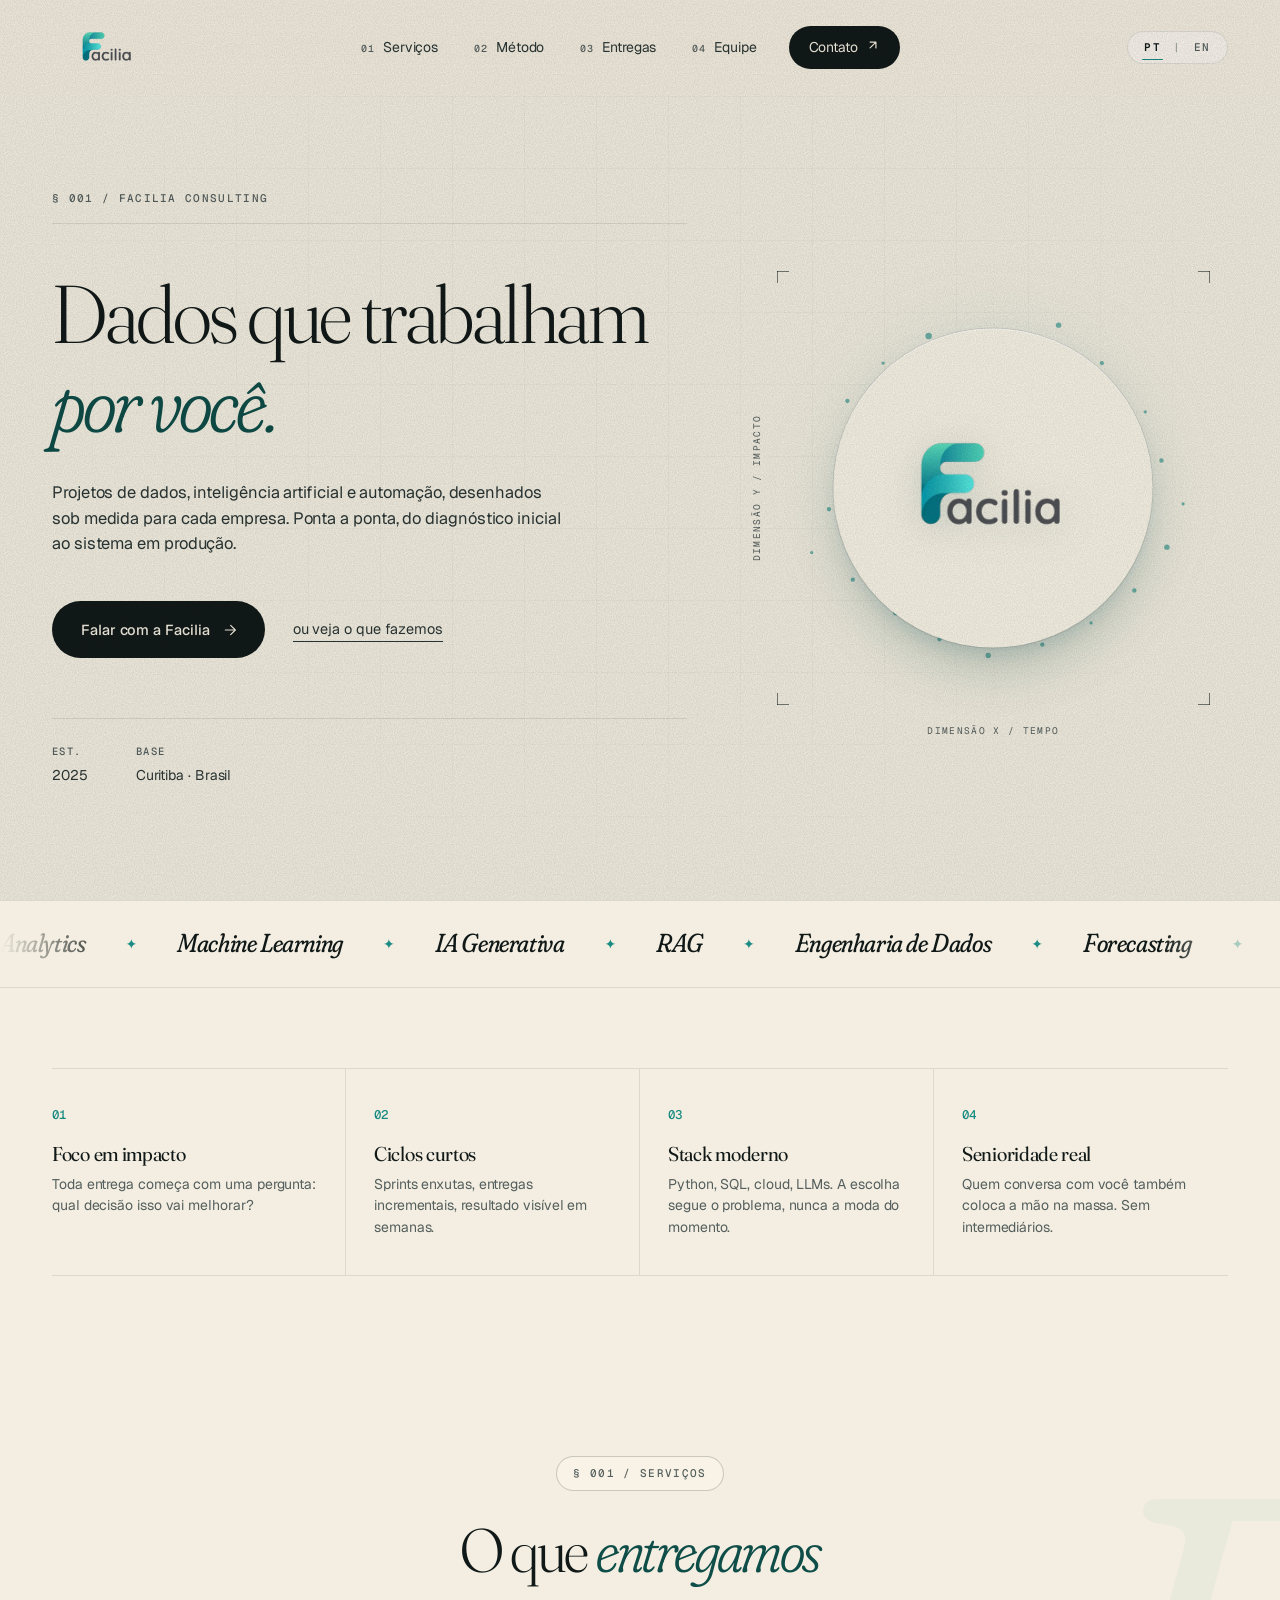
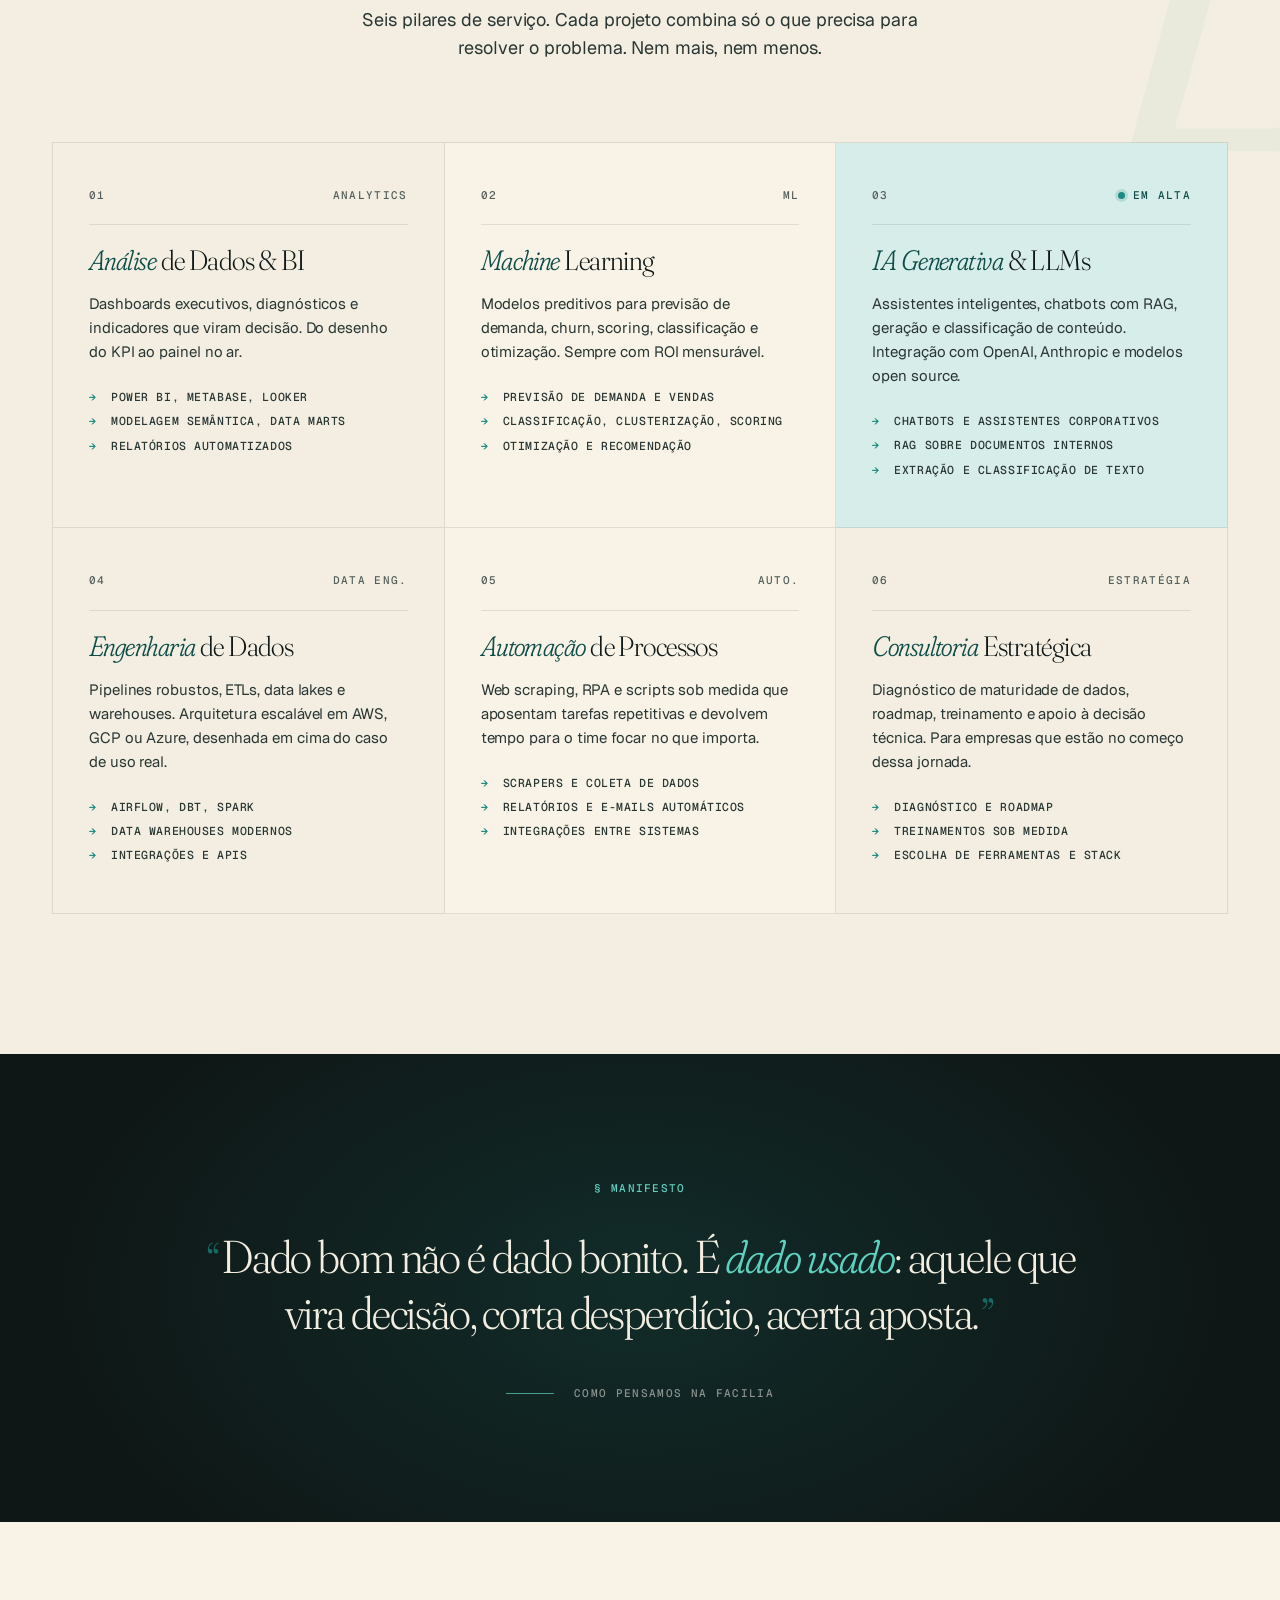
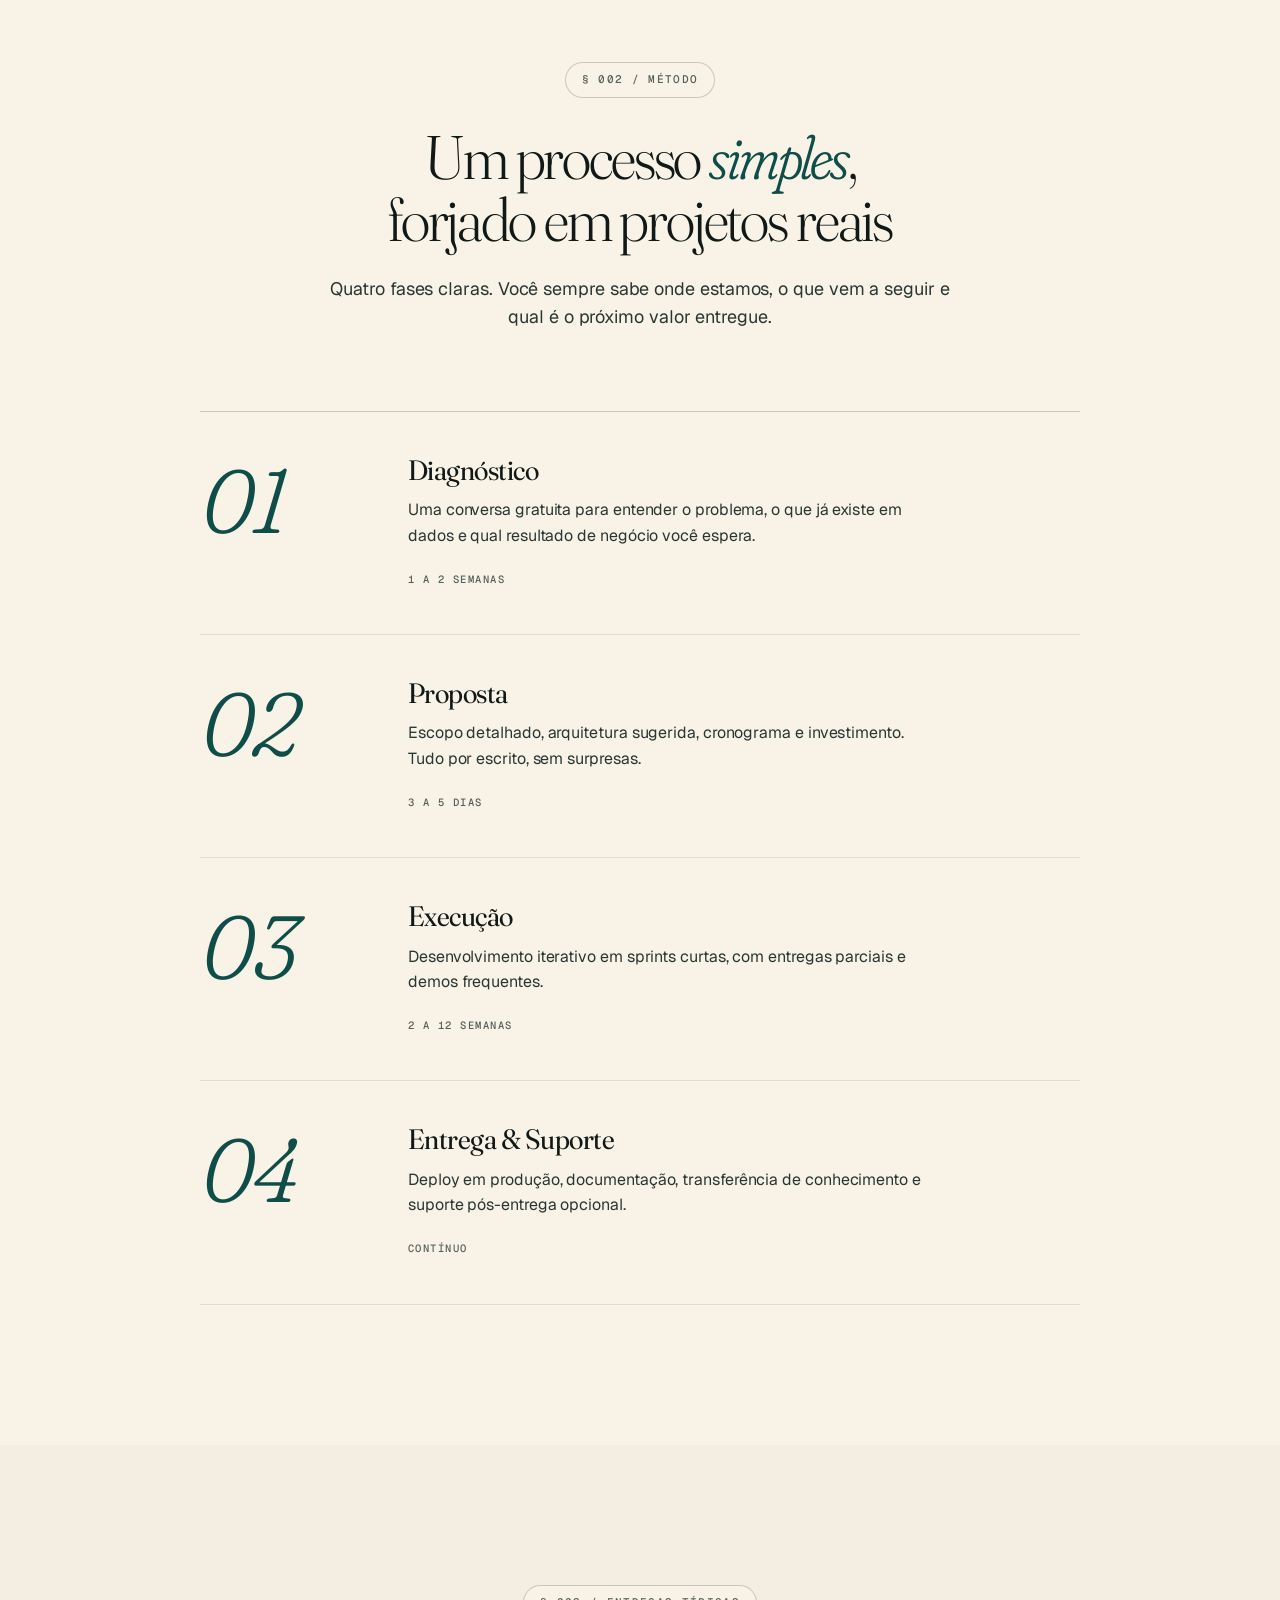
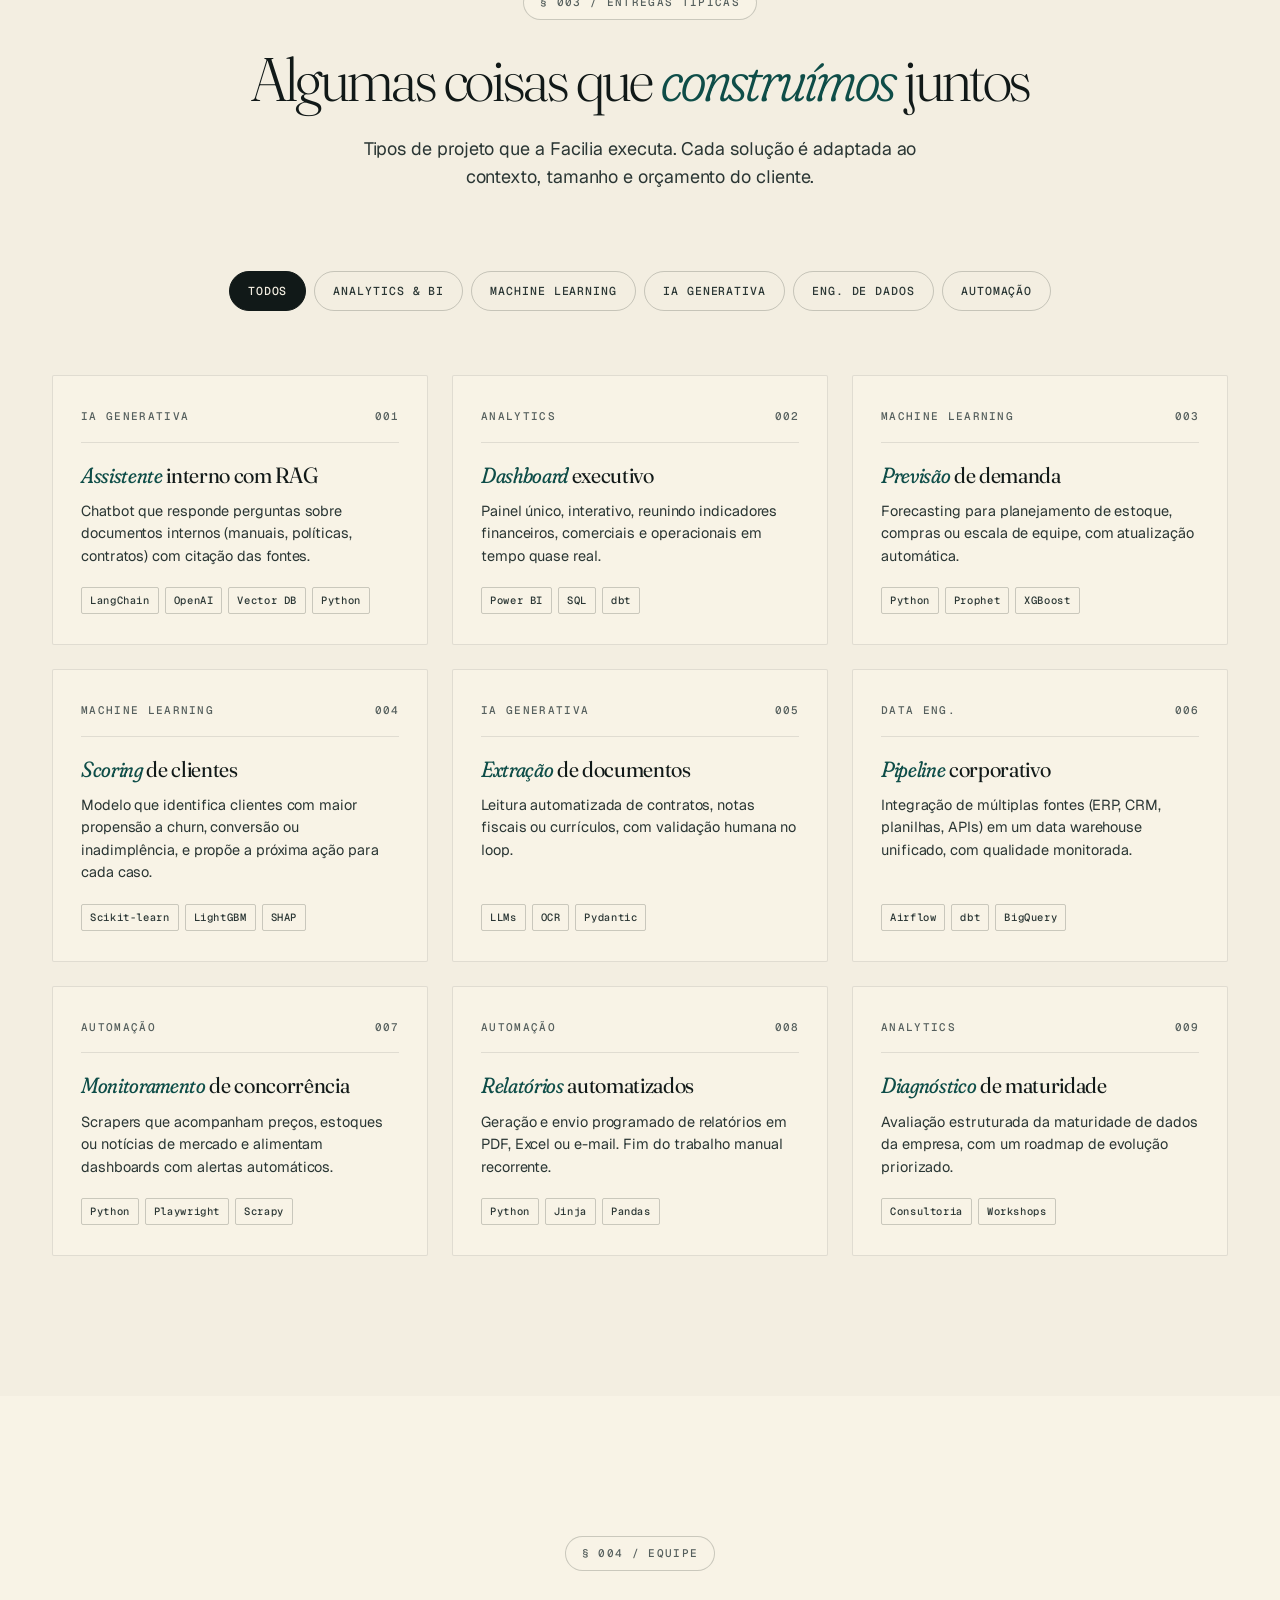
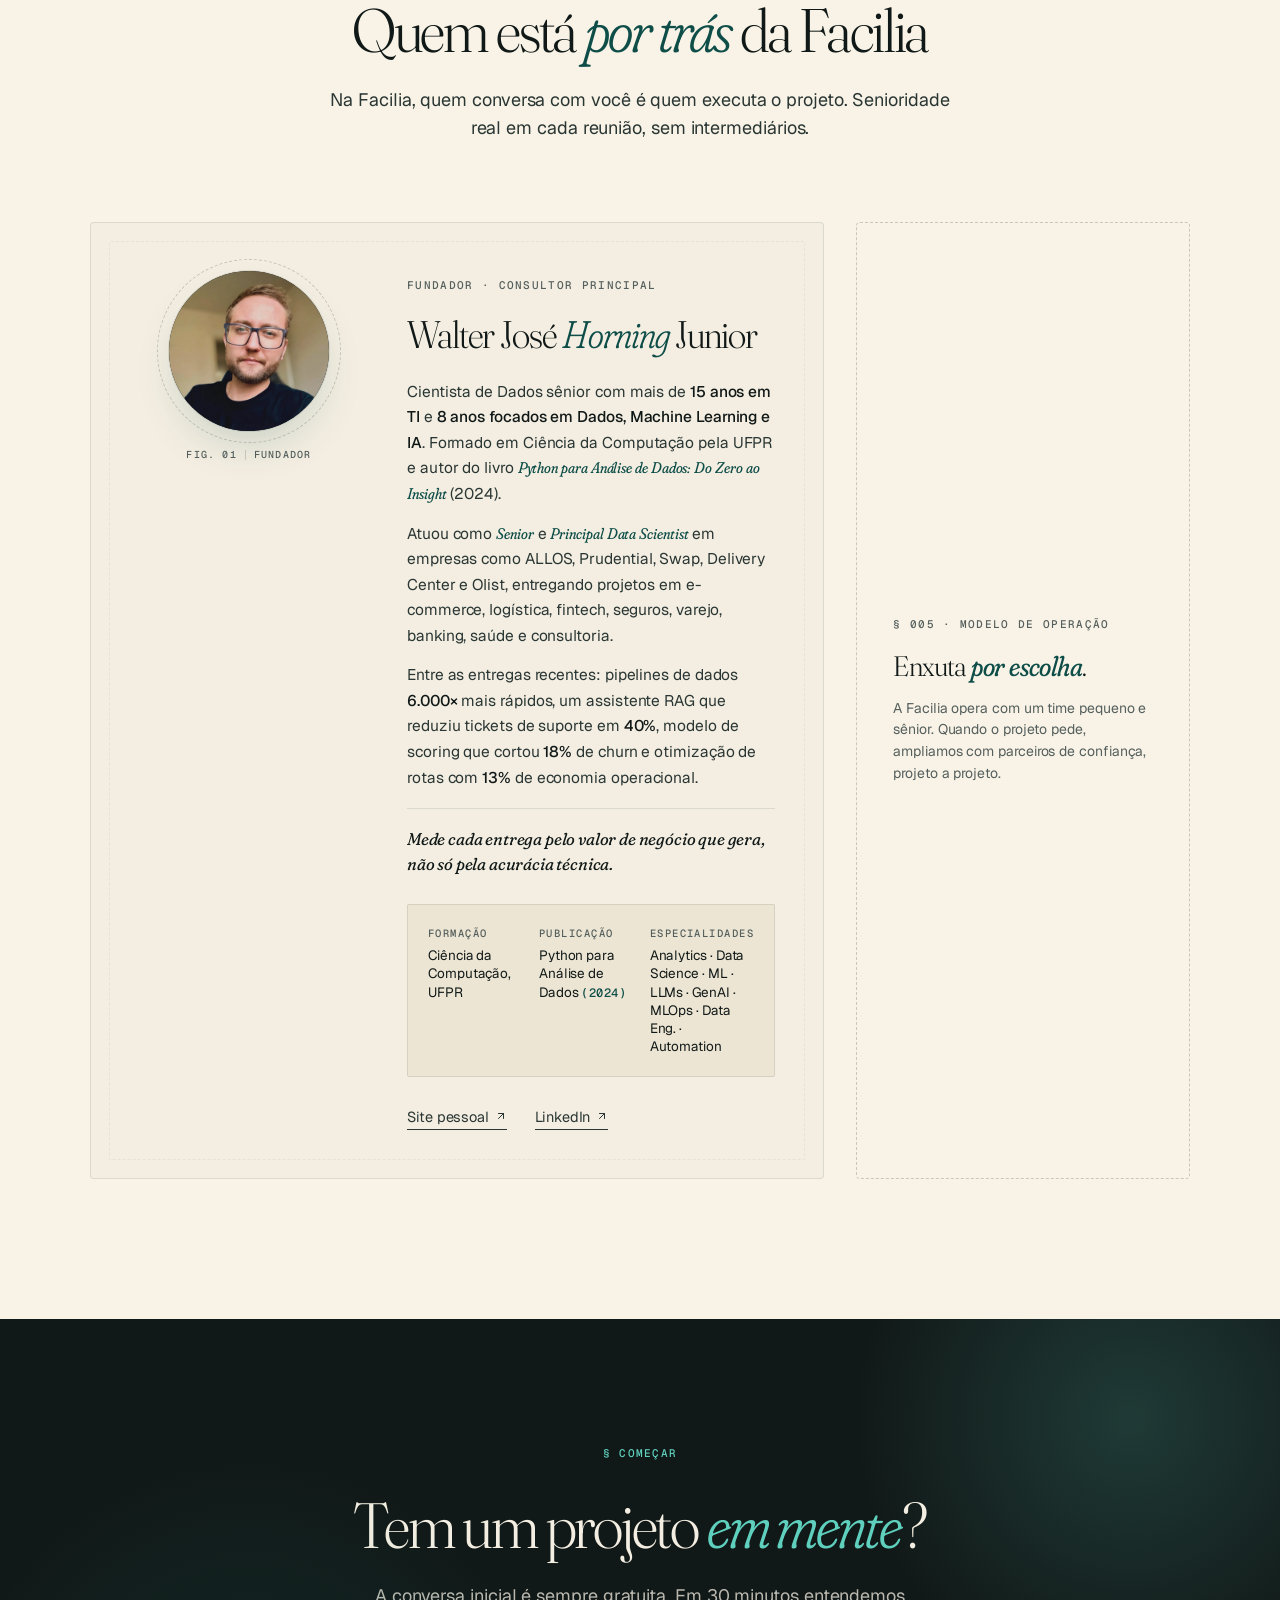
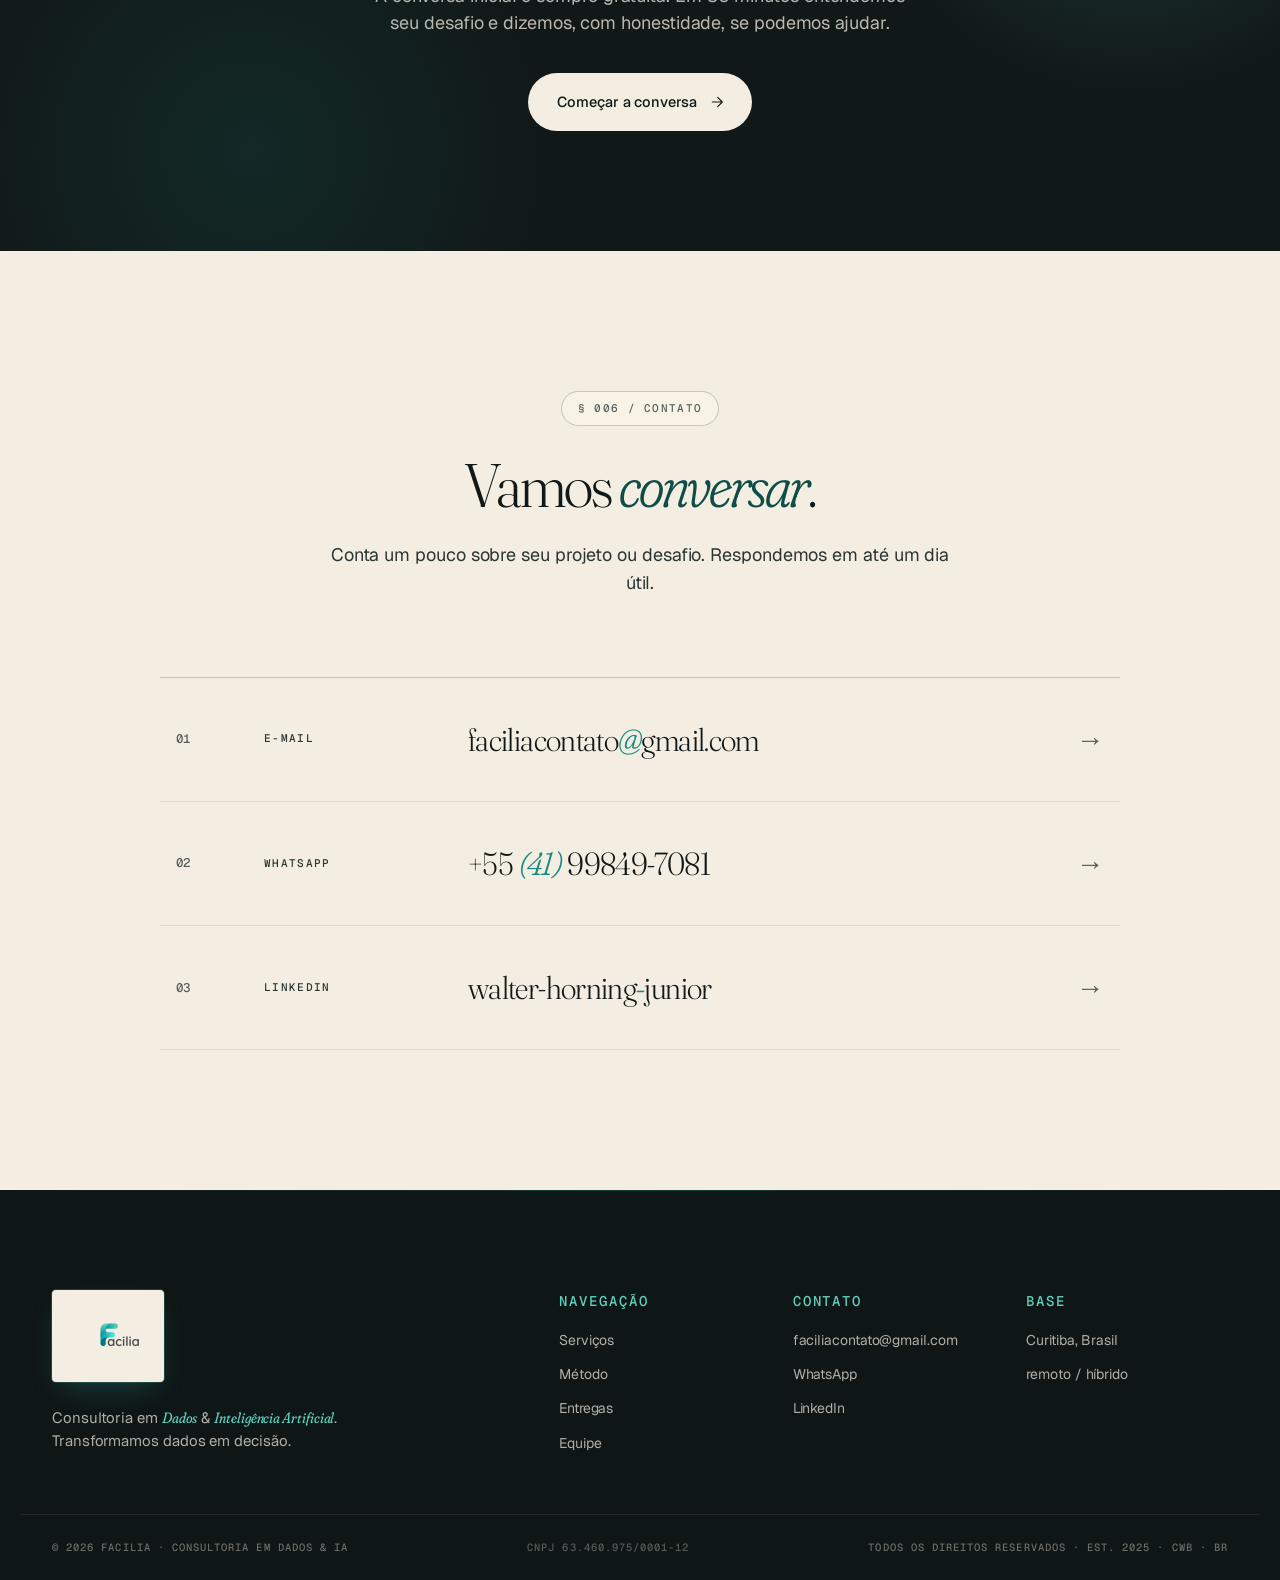
==== commit b16d633d: "Otimizar performance, SEO, acessibilidade e preparar deploy - Comprimir foto e logo (PNG 3,5MB -> We" ====
--- a/index.html
+++ b/index.html
@@ -6,10 +6,29 @@
     <meta name="description" content="Facilia. Consultoria em Dados e Inteligência Artificial. Analytics, Machine Learning, IA Generativa e Automação, feitos sob medida.">
     <meta name="keywords" content="consultoria dados, inteligência artificial, machine learning, análise de dados, IA generativa, automação, BI, dashboards">
     <meta name="author" content="Facilia">
+    <meta name="theme-color" content="#F3EEE1">
+    <link rel="canonical" href="https://facilia.ia.br/">
+    <link rel="alternate" hreflang="pt-BR" href="https://facilia.ia.br/">
+    <link rel="alternate" hreflang="en" href="https://facilia.ia.br/en">
+    <link rel="alternate" hreflang="x-default" href="https://facilia.ia.br/">
+
     <meta property="og:title" content="Facilia. Consultoria em Dados & Inteligência Artificial">
     <meta property="og:description" content="Consultoria independente em dados e IA. Transformamos dados em decisão.">
     <meta property="og:type" content="website">
-    <meta property="og:image" content="imgs/logo_facilia.png">
+    <meta property="og:url" content="https://facilia.ia.br/">
+    <meta property="og:site_name" content="Facilia">
+    <meta property="og:locale" content="pt_BR">
+    <meta property="og:locale:alternate" content="en_US">
+    <meta property="og:image" content="https://facilia.ia.br/imgs/og-facilia.jpg">
+    <meta property="og:image:width" content="1200">
+    <meta property="og:image:height" content="630">
+    <meta property="og:image:alt" content="Facilia. Consultoria em Dados e Inteligência Artificial.">
+
+    <meta name="twitter:card" content="summary_large_image">
+    <meta name="twitter:title" content="Facilia. Consultoria em Dados & Inteligência Artificial">
+    <meta name="twitter:description" content="Consultoria independente em dados e IA. Transformamos dados em decisão.">
+    <meta name="twitter:image" content="https://facilia.ia.br/imgs/og-facilia.jpg">
+
     <title>Facilia. Consultoria em Dados & Inteligência Artificial</title>
     <link rel="icon" type="image/png" href="imgs/logo_facilia.png">
     <link rel="preconnect" href="https://fonts.googleapis.com">
@@ -18,9 +37,18 @@
     <link rel="stylesheet" href="styles.css">
     <script>
         (function () {
-            var saved = null;
-            try { saved = localStorage.getItem('facilia-lang'); } catch (e) {}
-            var lang = (saved === 'en') ? 'en' : 'pt';
+            // Prioridade: querystring > localStorage > default PT
+            var lang = 'pt';
+            try {
+                var qs = new URLSearchParams(location.search).get('lang');
+                if (qs === 'en' || qs === 'pt') {
+                    lang = qs;
+                    try { localStorage.setItem('facilia-lang', lang); } catch (e) {}
+                } else {
+                    var saved = localStorage.getItem('facilia-lang');
+                    if (saved === 'en' || saved === 'pt') lang = saved;
+                }
+            } catch (e) {}
             document.documentElement.setAttribute('data-lang', lang);
             document.documentElement.setAttribute('lang', lang === 'en' ? 'en' : 'pt-BR');
         })();
@@ -35,7 +63,10 @@
     <header class="nav" id="nav">
         <div class="nav-inner">
             <a href="#home" class="nav-logo" aria-label="Facilia">
-                <img src="imgs/logo_facilia.png" alt="Facilia" class="nav-logo-img">
+                <picture>
+                    <source srcset="imgs/logo_facilia.webp" type="image/webp">
+                    <img src="imgs/logo_facilia.png" alt="Facilia" class="nav-logo-img" width="40" height="40" fetchpriority="high" decoding="async">
+                </picture>
             </a>
 
             <nav class="nav-menu" id="navMenu">
@@ -56,7 +87,7 @@
                 </a>
                 <a href="#time" class="nav-link">
                     <span class="nav-num">04</span>
-                    <span class="lang-pt">Time</span>
+                    <span class="lang-pt">Equipe</span>
                     <span class="lang-en">Team</span>
                 </a>
                 <a href="#contato" class="nav-link nav-link-cta">
@@ -67,12 +98,12 @@
             </nav>
 
             <div class="lang-switch" role="group" aria-label="Idioma / Language">
-                <button class="lang-btn" data-lang="pt" aria-label="Português">PT</button>
-                <span class="lang-sep">|</span>
-                <button class="lang-btn" data-lang="en" aria-label="English">EN</button>
-            </div>
-
-            <button class="nav-toggle" id="navToggle" aria-label="Menu">
+                <button class="lang-btn" data-lang="pt" aria-label="Português" aria-pressed="false">PT</button>
+                <span class="lang-sep" aria-hidden="true">|</span>
+                <button class="lang-btn" data-lang="en" aria-label="English" aria-pressed="false">EN</button>
+            </div>
+
+            <button class="nav-toggle" id="navToggle" aria-label="Menu" aria-expanded="false" aria-controls="navMenu">
                 <span></span><span></span>
             </button>
         </div>
@@ -106,8 +137,8 @@
 
                 <div class="hero-cta-row">
                     <a href="#contato" class="btn btn-ink">
-                        <span class="lang-pt">Iniciar conversa</span>
-                        <span class="lang-en">Start a conversation</span>
+                        <span class="lang-pt">Falar com a Facilia</span>
+                        <span class="lang-en">Talk to Facilia</span>
                         <svg width="16" height="16" viewBox="0 0 24 24" fill="none" stroke="currentColor" stroke-width="1.75" stroke-linecap="round" stroke-linejoin="round"><path d="M5 12h14M13 5l7 7-7 7"/></svg>
                     </a>
                     <a href="#servicos" class="link-underline">
@@ -126,12 +157,6 @@
                         <span class="mono-label lang-en">based in</span>
                         <span class="lang-pt">Curitiba · Brasil</span>
                         <span class="lang-en">Curitiba · Brazil</span>
-                    </div>
-                    <div>
-                        <span class="mono-label lang-pt">modelo</span>
-                        <span class="mono-label lang-en">model</span>
-                        <span class="lang-pt">remoto / híbrido</span>
-                        <span class="lang-en">remote / hybrid</span>
                     </div>
                 </div>
             </div>
@@ -175,7 +200,10 @@
                 <div class="hero-logo-stage">
                     <div class="hero-logo-halo"></div>
                     <div class="hero-logo-disc">
-                        <img src="imgs/logo_facilia.png" alt="" class="hero-logo-img">
+                        <picture>
+                            <source srcset="imgs/logo_facilia.webp" type="image/webp">
+                            <img src="imgs/logo_facilia.png" alt="" class="hero-logo-img" width="320" height="320" fetchpriority="high" decoding="async">
+                        </picture>
                     </div>
                 </div>
 
@@ -471,11 +499,11 @@
                 </div>
                 <h2 class="section-title lang-pt">
                     Um processo <em class="serif-italic">simples</em>,<br>
-                    testado em dezenas de projetos
+                    forjado em projetos reais
                 </h2>
                 <h2 class="section-title lang-en">
                     A <em class="serif-italic">simple</em> process,<br>
-                    proven across dozens of projects
+                    forged in real-world projects
                 </h2>
                 <p class="section-lede lang-pt">
                     Quatro fases claras. Você sempre sabe onde estamos, o que vem a seguir e qual é o próximo valor entregue.
@@ -572,22 +600,22 @@
                 </p>
             </header>
 
-            <div class="filter-row reveal">
-                <button class="chip chip-active" data-filter="all">
+            <div class="filter-row reveal" role="group" aria-label="Filtrar entregas">
+                <button class="chip chip-active" data-filter="all" aria-pressed="true">
                     <span class="lang-pt">Todos</span>
                     <span class="lang-en">All</span>
                 </button>
-                <button class="chip" data-filter="analytics">Analytics &amp; BI</button>
-                <button class="chip" data-filter="ml">Machine Learning</button>
-                <button class="chip" data-filter="genai">
+                <button class="chip" data-filter="analytics" aria-pressed="false">Analytics &amp; BI</button>
+                <button class="chip" data-filter="ml" aria-pressed="false">Machine Learning</button>
+                <button class="chip" data-filter="genai" aria-pressed="false">
                     <span class="lang-pt">IA Generativa</span>
                     <span class="lang-en">Generative AI</span>
                 </button>
-                <button class="chip" data-filter="eng">
+                <button class="chip" data-filter="eng" aria-pressed="false">
                     <span class="lang-pt">Eng. de Dados</span>
                     <span class="lang-en">Data Eng.</span>
                 </button>
-                <button class="chip" data-filter="auto">
+                <button class="chip" data-filter="auto" aria-pressed="false">
                     <span class="lang-pt">Automação</span>
                     <span class="lang-en">Automation</span>
                 </button>
@@ -726,7 +754,7 @@
         <div class="container">
             <header class="section-header reveal">
                 <div class="section-marker">
-                    <span class="mono-tag lang-pt">§ 004 / Time</span>
+                    <span class="mono-tag lang-pt">§ 004 / Equipe</span>
                     <span class="mono-tag lang-en">§ 004 / Team</span>
                 </div>
                 <h2 class="section-title lang-pt">
@@ -747,7 +775,10 @@
                 <article class="profile reveal">
                     <div class="profile-left">
                         <div class="profile-mark">
-                            <img src="imgs/wjhj.png" alt="Walter José Horning Junior" class="profile-photo">
+                            <picture>
+                                <source srcset="imgs/wjhj.webp" type="image/webp">
+                                <img src="imgs/wjhj.jpg" alt="Walter José Horning Junior" class="profile-photo" width="800" height="800" loading="lazy" decoding="async">
+                            </picture>
                         </div>
                         <div class="profile-caption mono">
                             <span>fig. 01</span>
@@ -828,12 +859,12 @@
                 </article>
 
                 <aside class="profile-placeholder reveal">
-                    <span class="mono-tag lang-pt">§ 005 · vaga futura</span>
-                    <span class="mono-tag lang-en">§ 005 · future seat</span>
-                    <h3 class="lang-pt">Seu lugar <em class="serif-italic">aqui</em>, em breve.</h3>
-                    <h3 class="lang-en">Your spot <em class="serif-italic">here</em>, soon.</h3>
-                    <p class="lang-pt">A Facilia cresce junto com os projetos. Estamos de olho em novos talentos em Dados, IA e Engenharia.</p>
-                    <p class="lang-en">Facilia grows with the projects. We keep an eye out for new talent in Data, AI, and Engineering.</p>
+                    <span class="mono-tag lang-pt">§ 005 · modelo de operação</span>
+                    <span class="mono-tag lang-en">§ 005 · how we operate</span>
+                    <h3 class="lang-pt">Enxuta <em class="serif-italic">por escolha</em>.</h3>
+                    <h3 class="lang-en">Lean <em class="serif-italic">on purpose</em>.</h3>
+                    <p class="lang-pt">A Facilia opera com um time pequeno e sênior. Quando o projeto pede, ampliamos com parceiros de confiança, projeto a projeto.</p>
+                    <p class="lang-en">Facilia runs with a small, senior team. When the project demands it, we bring in trusted partners on a per-project basis.</p>
                 </aside>
             </div>
         </div>
@@ -860,8 +891,8 @@
                     The first call is always free. In 30 minutes we understand the challenge and tell you, honestly, whether we can help.
                 </p>
                 <a href="#contato" class="btn btn-cream">
-                    <span class="lang-pt">Agendar conversa</span>
-                    <span class="lang-en">Book a call</span>
+                    <span class="lang-pt">Começar a conversa</span>
+                    <span class="lang-en">Start the conversation</span>
                     <svg width="16" height="16" viewBox="0 0 24 24" fill="none" stroke="currentColor" stroke-width="1.75" stroke-linecap="round" stroke-linejoin="round"><path d="M5 12h14M13 5l7 7-7 7"/></svg>
                 </a>
             </div>
@@ -925,7 +956,10 @@
         <div class="container footer-inner">
             <div class="footer-mark">
                 <div class="footer-logo-card">
-                    <img src="imgs/logo_facilia.png" alt="Facilia" class="footer-logo">
+                    <picture>
+                        <source srcset="imgs/logo_facilia.webp" type="image/webp">
+                        <img src="imgs/logo_facilia.png" alt="Facilia" class="footer-logo" width="80" height="80" loading="lazy" decoding="async">
+                    </picture>
                 </div>
                 <p class="footer-tagline lang-pt">
                     Consultoria em <em class="serif-italic">Dados</em> &amp; <em class="serif-italic">Inteligência Artificial</em>.
@@ -944,7 +978,7 @@
                     <a href="#servicos"><span class="lang-pt">Serviços</span><span class="lang-en">Services</span></a>
                     <a href="#metodologia"><span class="lang-pt">Método</span><span class="lang-en">Method</span></a>
                     <a href="#entregas"><span class="lang-pt">Entregas</span><span class="lang-en">Deliverables</span></a>
-                    <a href="#time"><span class="lang-pt">Time</span><span class="lang-en">Team</span></a>
+                    <a href="#time"><span class="lang-pt">Equipe</span><span class="lang-en">Team</span></a>
                 </div>
                 <div class="footer-col">
                     <span class="mono-label lang-pt">contato</span>
--- a/styles.css
+++ b/styles.css
@@ -11,8 +11,8 @@
 
     --ink:          #111918;
     --ink-soft:     #2A3634;
-    --ink-muted:    #6E7876;
-    --ink-faint:    #A8AFAC;
+    --ink-muted:    #555F5D;
+    --ink-faint:    #8A918F;
 
     --teal:         #1A8B82;
     --teal-deep:    #0E4D48;
@@ -573,14 +573,19 @@
     aspect-ratio: 1 / 1;
     max-width: 520px;
     margin: 0 auto;
-    padding: 36px;
-}
-
+    /* sem padding: a moldura dos .corner define a area util; tudo se alinha por ela */
+    padding: 0;
+}
+
+/* Caixa util alinhada com os .corner (que ficam em 18px de cada lado) */
 .hero-scatter {
     position: absolute;
-    inset: 0;
-    width: 100%;
-    height: 100%;
+    top: 18px;
+    right: 18px;
+    bottom: 18px;
+    left: 18px;
+    width: auto;
+    height: auto;
     z-index: 0;
 }
 
@@ -602,9 +607,13 @@
 
 .hero-logo-stage {
     position: absolute;
+    /* centralizado dentro do .hero-visual; como os .corner usam 18px iguais
+       em cima/baixo/esquerda/direita, isso coincide com o centro da moldura */
     top: 50%;
     left: 50%;
     transform: translate(-50%, -50%);
+    /* 68% do hero-visual (sem padding) = ~354px com max 520px,
+       preenche bem o quadrado dos corners deixando respiro */
     width: 68%;
     aspect-ratio: 1 / 1;
     z-index: 2;
@@ -677,10 +686,11 @@
 .corner::before { width: 12px; height: 1px; top: 0; left: 0; }
 .corner::after  { width: 1px;  height: 12px; top: 0; left: 0; }
 
-.corner-tl { top: 18px;    left: 18px; }
+.corner-tl { top: 18px;    left: 18px;  }
 .corner-tr { top: 18px;    right: 18px; transform: scaleX(-1); }
 .corner-bl { bottom: 18px; left: 18px;  transform: scaleY(-1); }
 .corner-br { bottom: 18px; right: 18px; transform: scale(-1, -1); }
+.corner-tl, .corner-tr, .corner-bl, .corner-br { z-index: 3; }
 
 .axis-label {
     position: absolute;
@@ -693,16 +703,23 @@
 }
 
 .axis-label-x {
-    bottom: 8px;
+    /* logo abaixo da moldura inferior dos .corner */
+    bottom: -16px;
     left: 50%;
     transform: translateX(-50%);
+    background: var(--cream);
+    padding: 0 8px;
 }
 
 .axis-label-y {
+    /* logo a esquerda da moldura esquerda dos .corner */
     top: 50%;
-    left: -6px;
-    transform: translateY(-50%) rotate(-90deg);
+    left: -2px;
+    transform: translate(-50%, -50%) rotate(-90deg);
     transform-origin: center;
+    background: var(--cream);
+    padding: 0 8px;
+    white-space: nowrap;
 }
 
 /* =============== MARQUEE =============== */
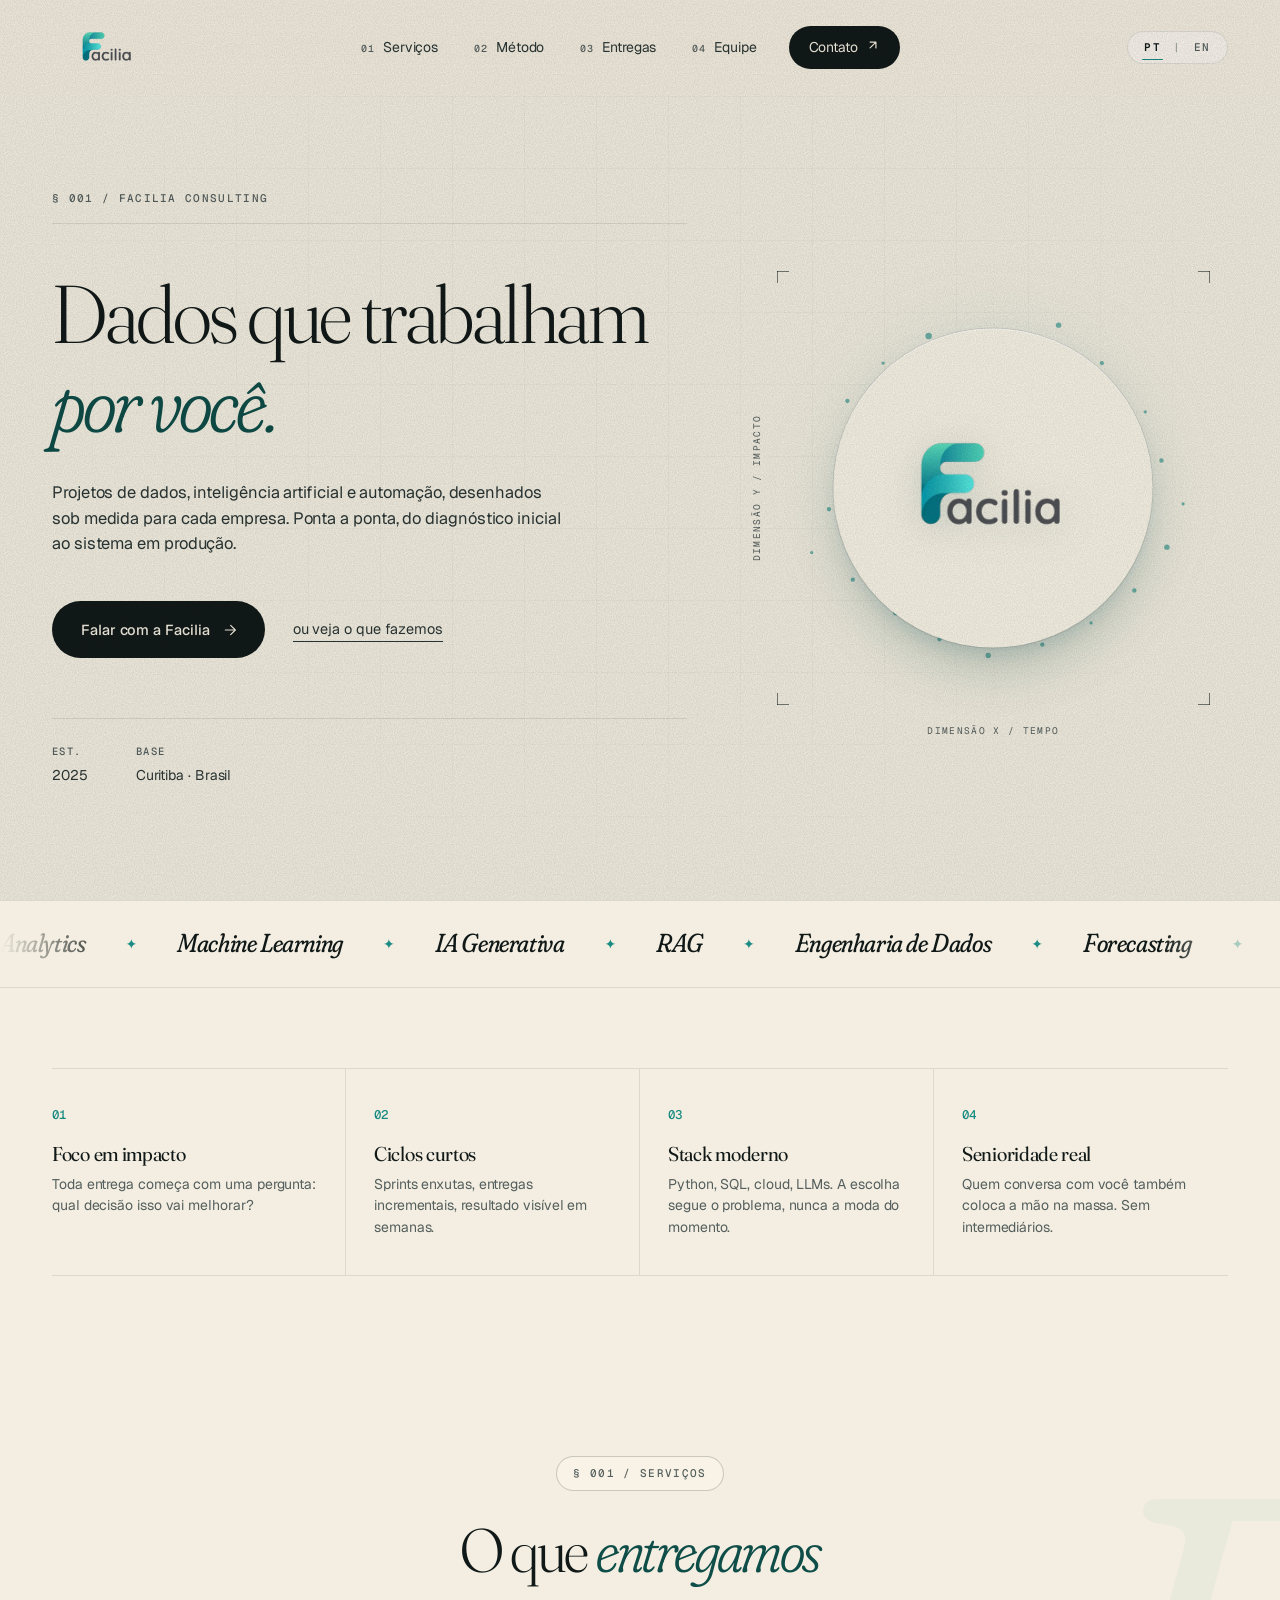
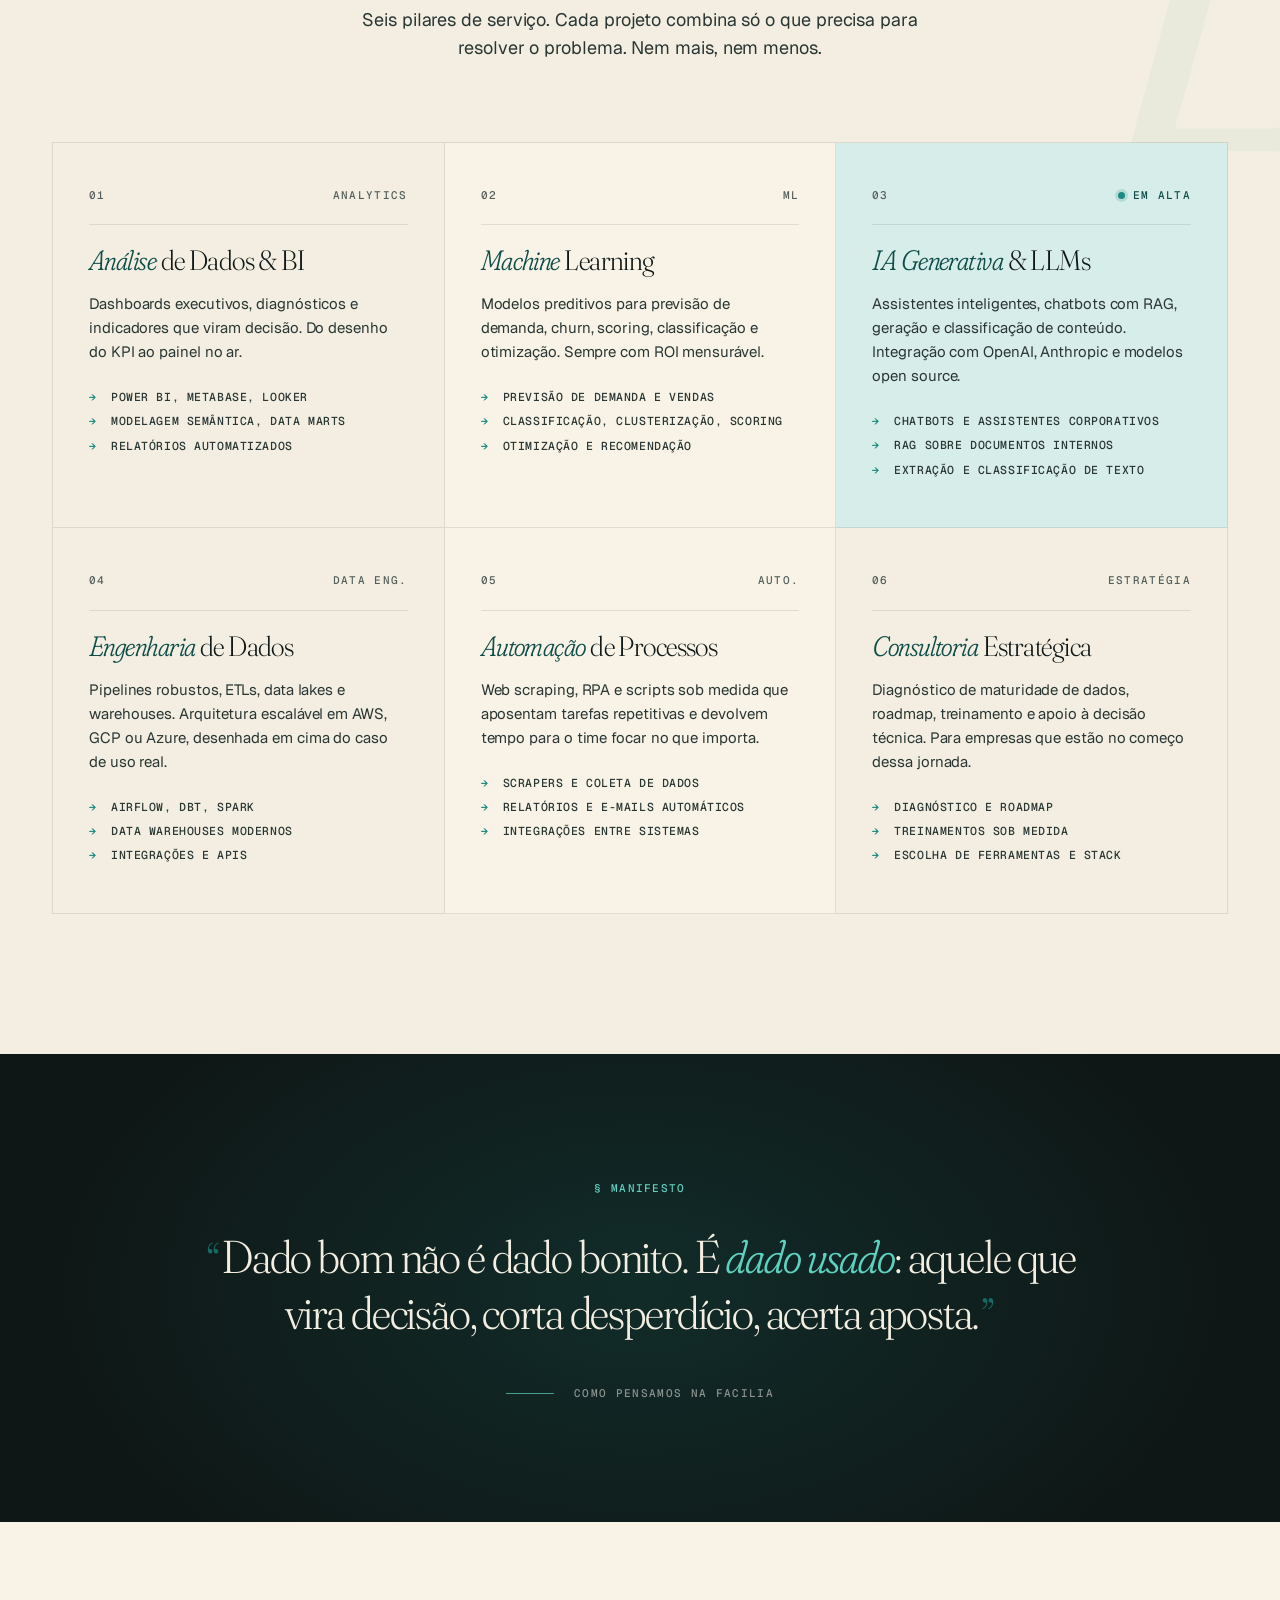
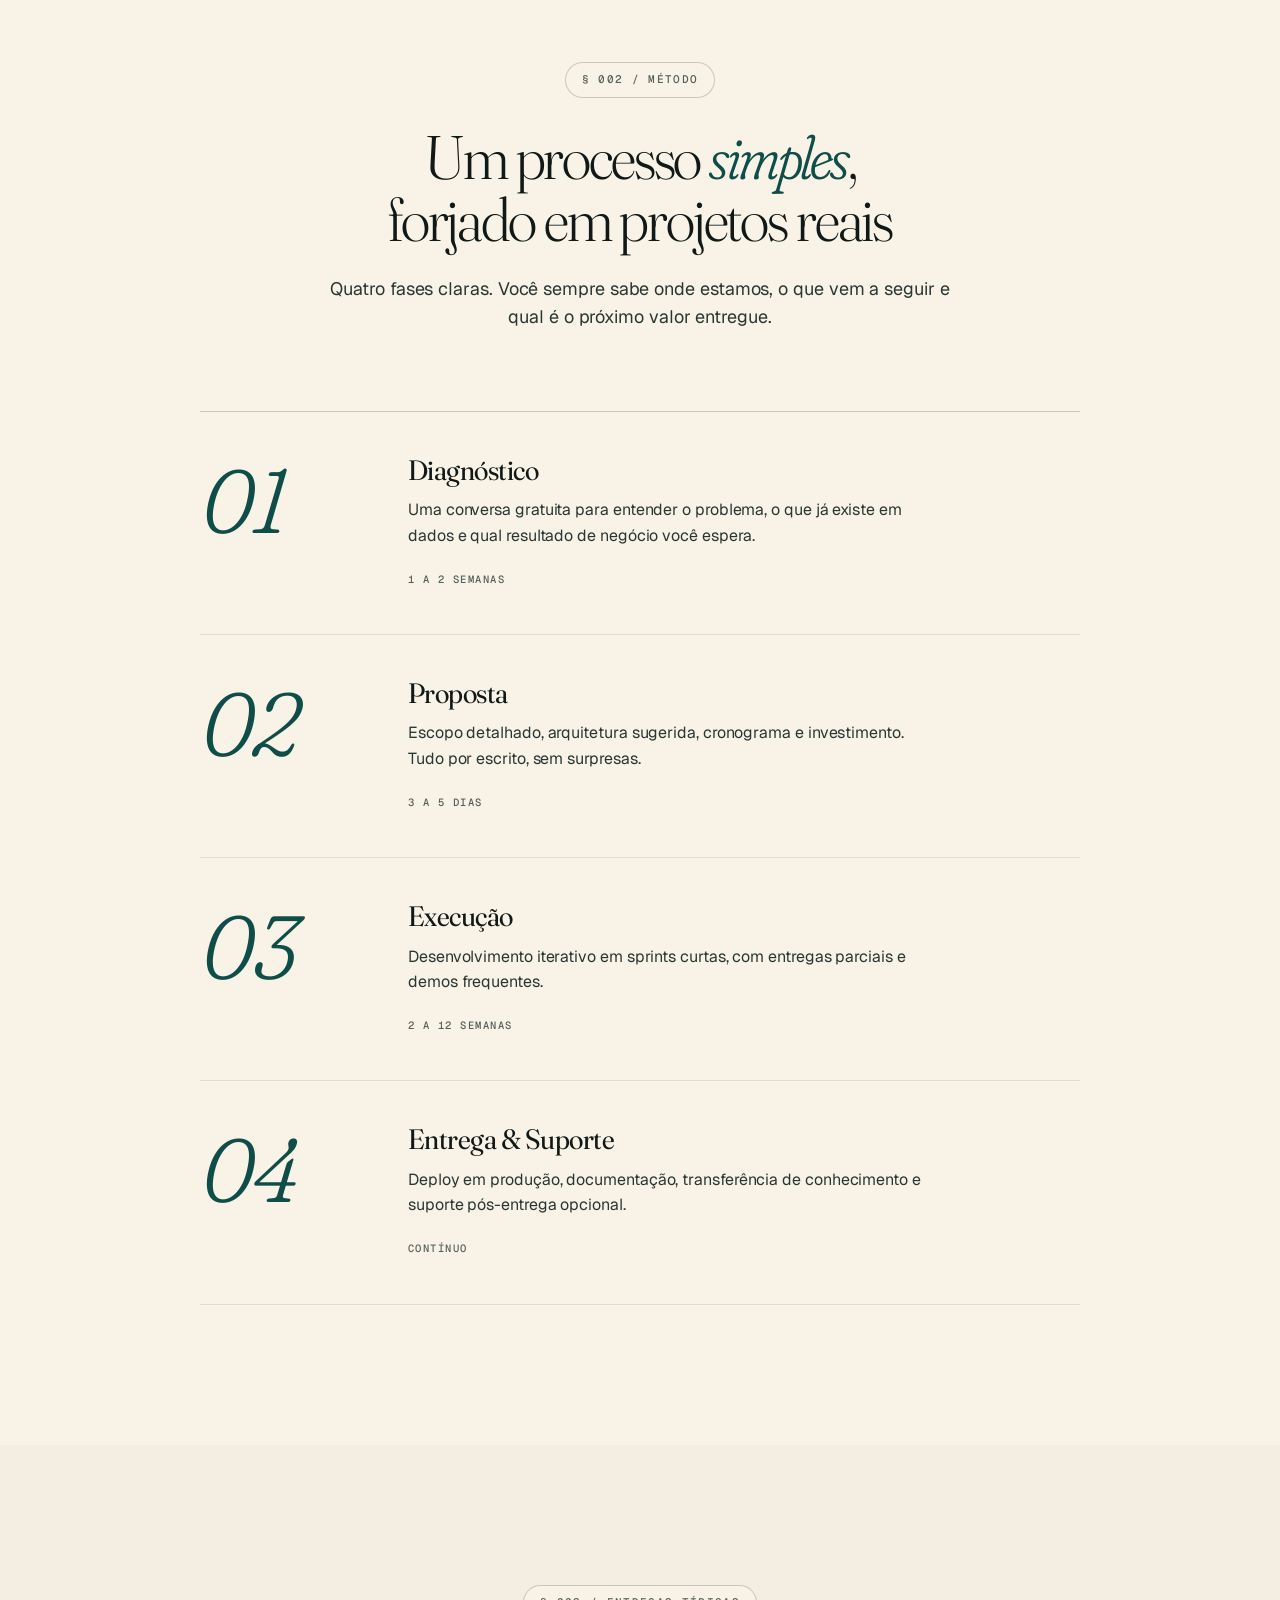
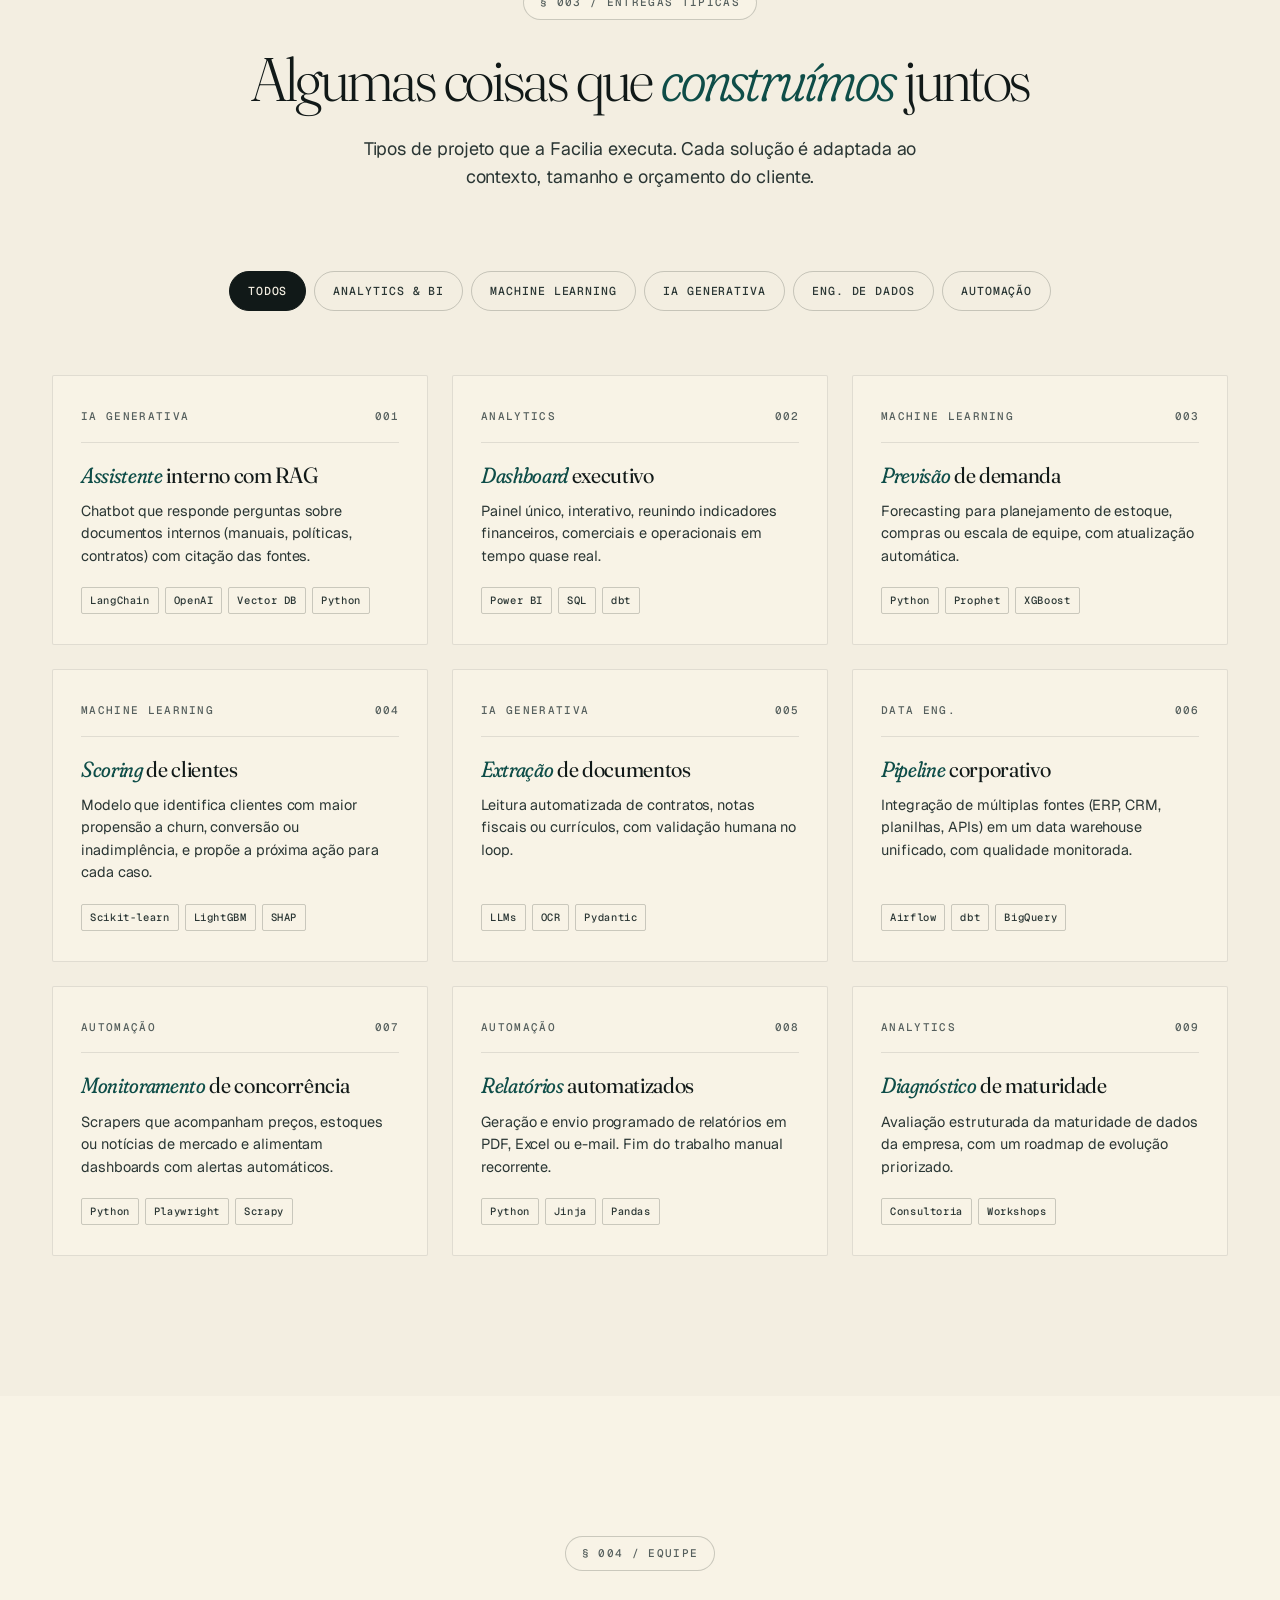
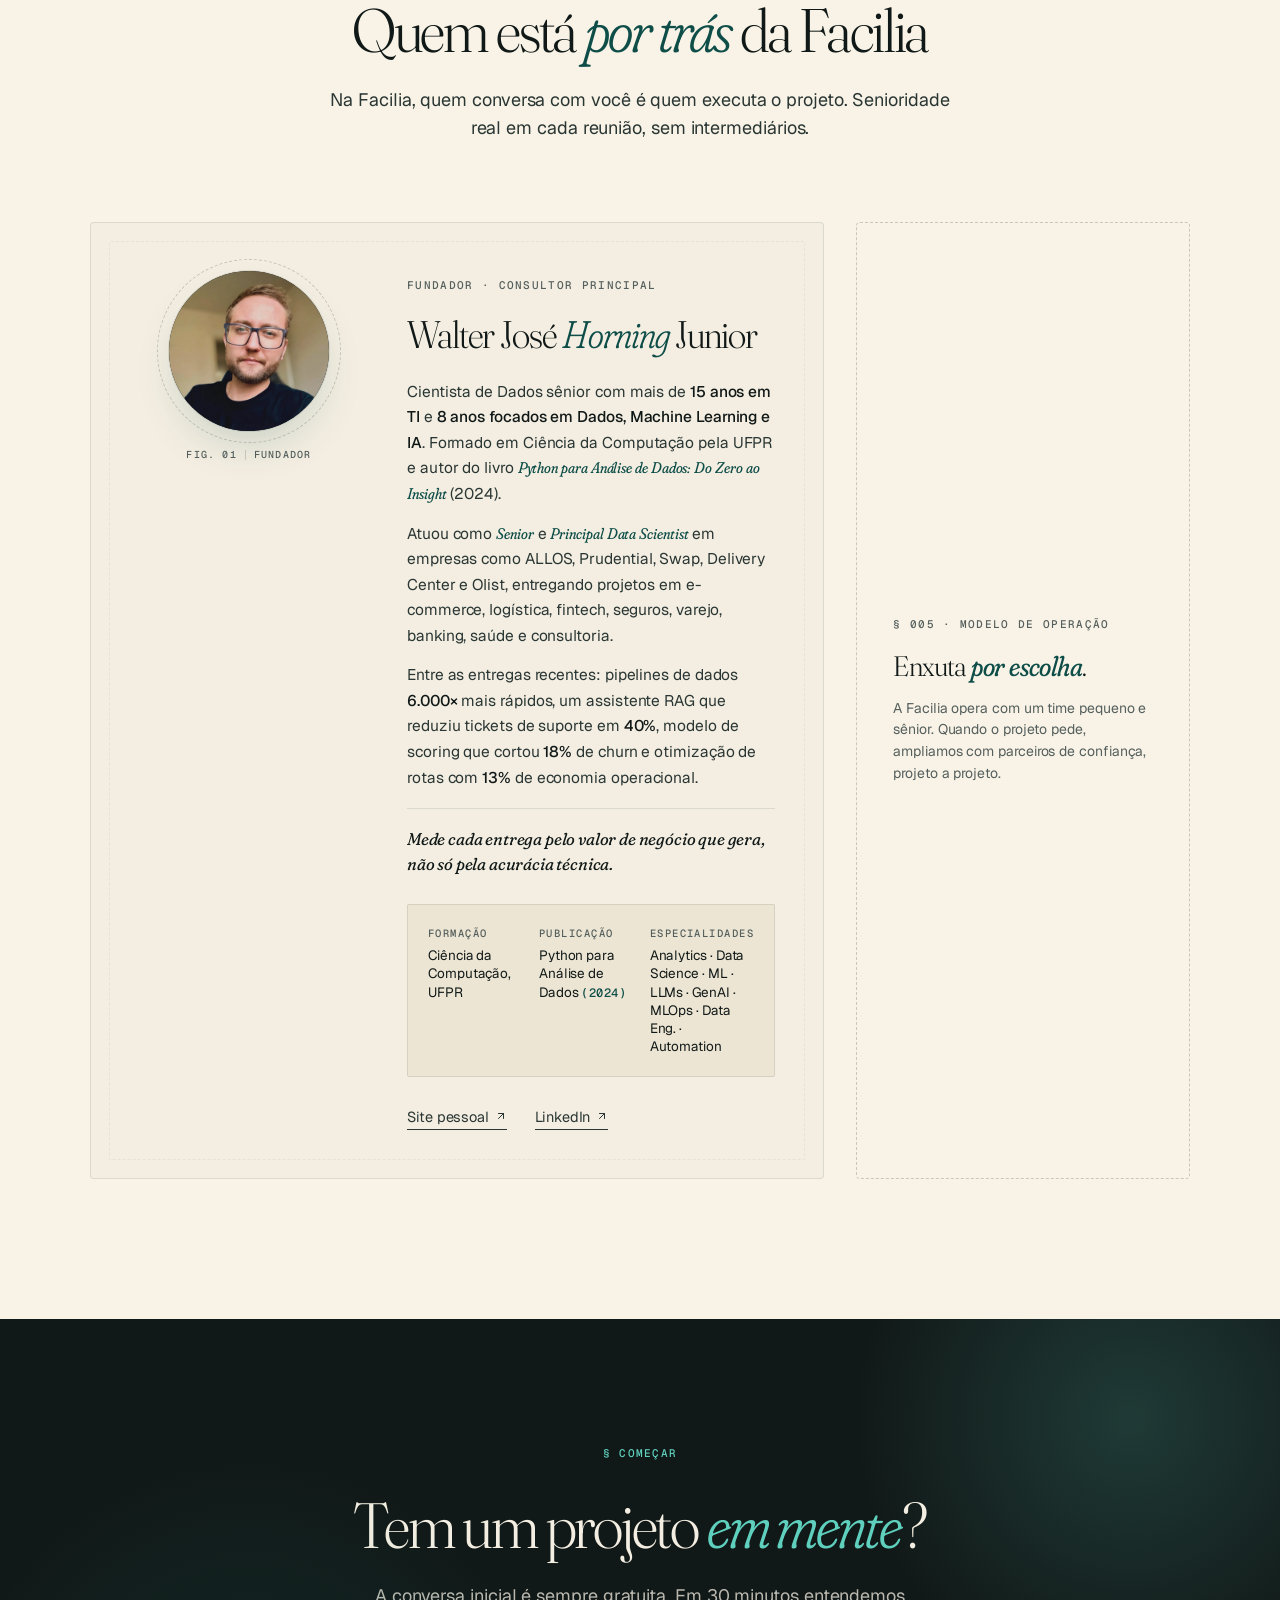
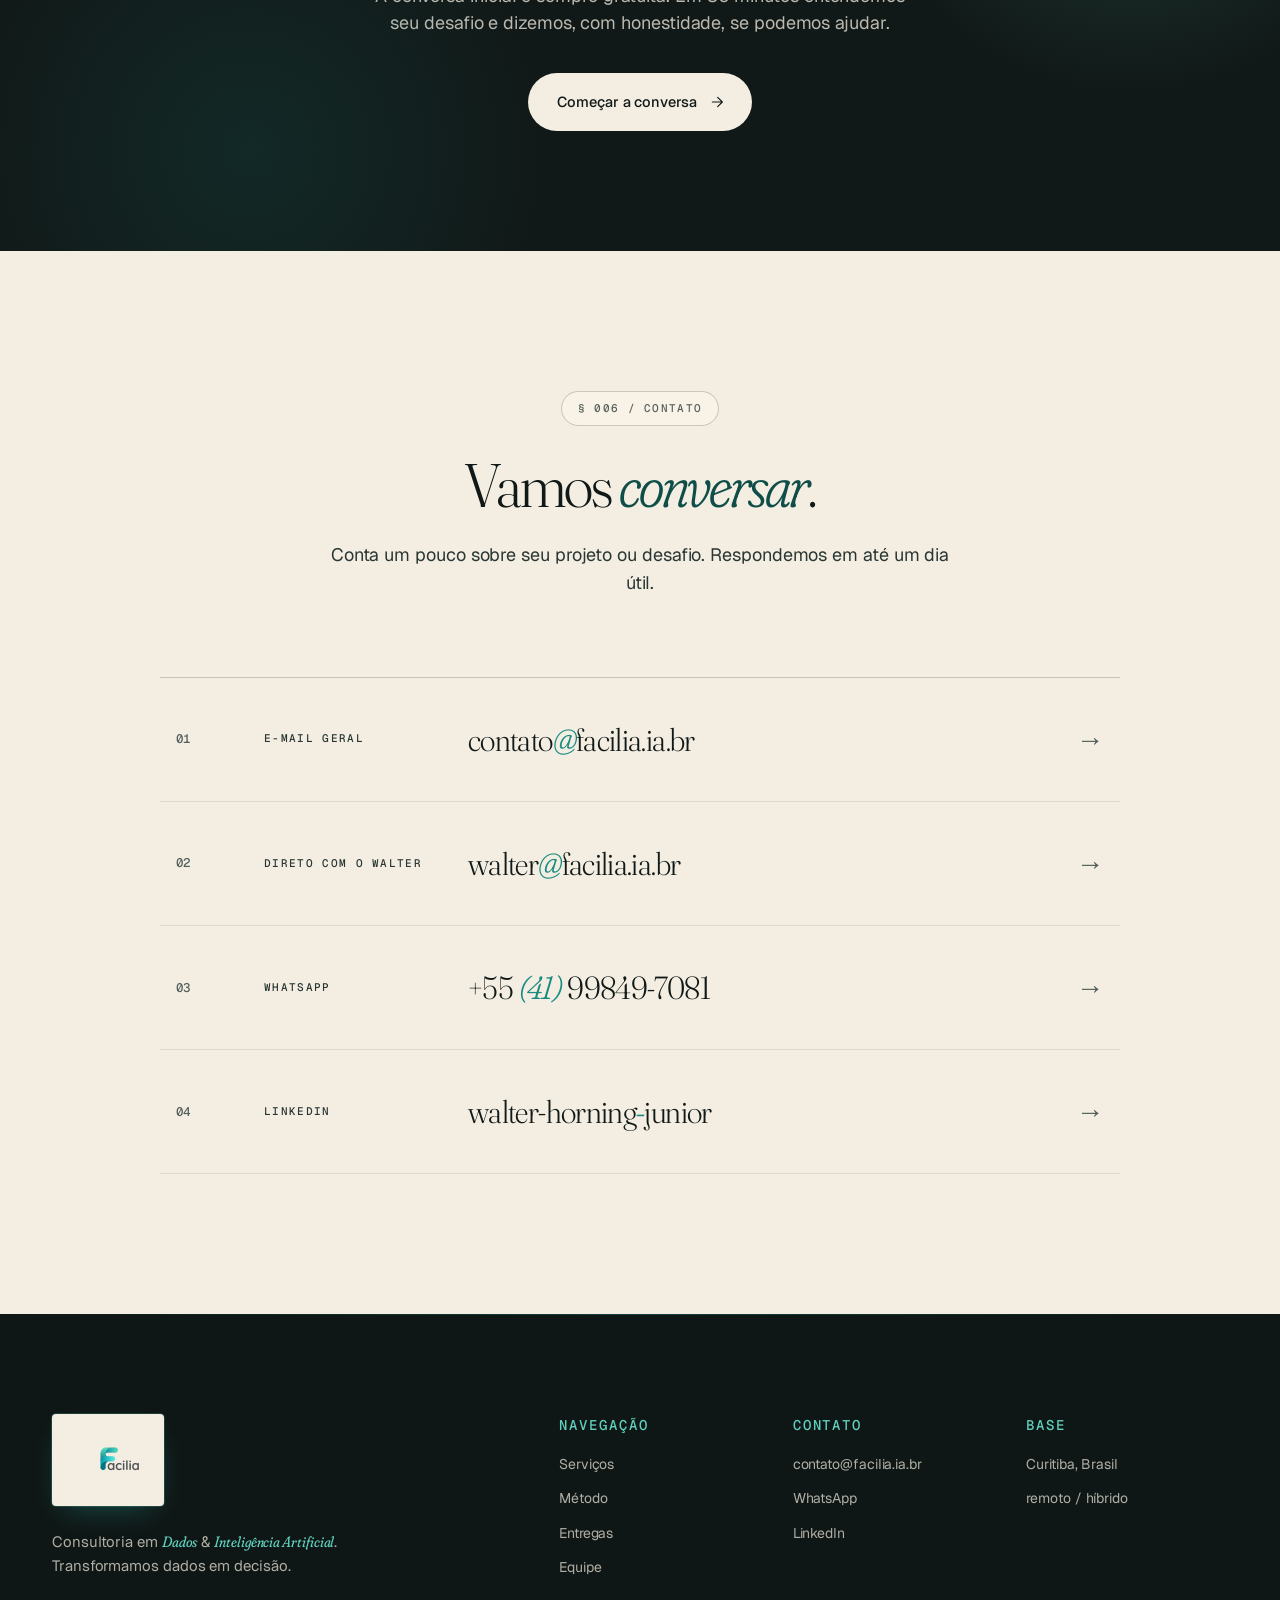
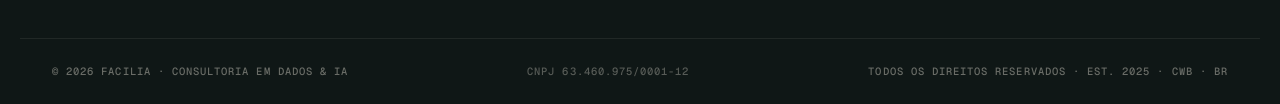
==== commit b127851b: "Trocar e-mails de contato para o dominio proprio - contato@facilia.ia.br (canal geral) substitui fac" ====
--- a/index.html
+++ b/index.html
@@ -7,6 +7,10 @@
     <meta name="keywords" content="consultoria dados, inteligência artificial, machine learning, análise de dados, IA generativa, automação, BI, dashboards">
     <meta name="author" content="Facilia">
     <meta name="theme-color" content="#F3EEE1">
+
+    <!-- Google Search Console (cole o content="..." que o Search Console gerar) -->
+    <!-- <meta name="google-site-verification" content="COLAR-AQUI"> -->
+
     <link rel="canonical" href="https://facilia.ia.br/">
     <link rel="alternate" hreflang="pt-BR" href="https://facilia.ia.br/">
     <link rel="alternate" hreflang="en" href="https://facilia.ia.br/en">
@@ -923,17 +927,26 @@
 
             <ul class="contact-list">
                 <li class="contact-row reveal">
-                    <a href="mailto:faciliacontato@gmail.com" class="contact-link">
+                    <a href="mailto:contato@facilia.ia.br" class="contact-link">
                         <span class="contact-num mono">01</span>
-                        <span class="contact-method mono-tag lang-pt">E-mail</span>
-                        <span class="contact-method mono-tag lang-en">Email</span>
-                        <span class="contact-value">faciliacontato<em class="serif-italic">@</em>gmail.com</span>
+                        <span class="contact-method mono-tag lang-pt">E-mail geral</span>
+                        <span class="contact-method mono-tag lang-en">General email</span>
+                        <span class="contact-value">contato<em class="serif-italic">@</em>facilia.ia.br</span>
+                        <span class="contact-arrow">→</span>
+                    </a>
+                </li>
+                <li class="contact-row reveal">
+                    <a href="mailto:walter@facilia.ia.br" class="contact-link">
+                        <span class="contact-num mono">02</span>
+                        <span class="contact-method mono-tag lang-pt">Direto com o Walter</span>
+                        <span class="contact-method mono-tag lang-en">Direct to Walter</span>
+                        <span class="contact-value">walter<em class="serif-italic">@</em>facilia.ia.br</span>
                         <span class="contact-arrow">→</span>
                     </a>
                 </li>
                 <li class="contact-row reveal">
                     <a href="https://wa.me/554198497081?text=Ol%C3%A1%21%20Vim%20pelo%20site%20da%20Facilia%20e%20gostaria%20de%20conversar%20sobre%20um%20projeto." target="_blank" rel="noopener" class="contact-link">
-                        <span class="contact-num mono">02</span>
+                        <span class="contact-num mono">03</span>
                         <span class="contact-method mono-tag">WhatsApp</span>
                         <span class="contact-value">+55 <em class="serif-italic">(41)</em> 99849-7081</span>
                         <span class="contact-arrow">→</span>
@@ -941,7 +954,7 @@
                 </li>
                 <li class="contact-row reveal">
                     <a href="https://www.linkedin.com/in/walter-horning-junior/" target="_blank" rel="noopener" class="contact-link">
-                        <span class="contact-num mono">03</span>
+                        <span class="contact-num mono">04</span>
                         <span class="contact-method mono-tag">LinkedIn</span>
                         <span class="contact-value">walter-horning<em class="serif-italic">-</em>junior</span>
                         <span class="contact-arrow">→</span>
@@ -983,7 +996,7 @@
                 <div class="footer-col">
                     <span class="mono-label lang-pt">contato</span>
                     <span class="mono-label lang-en">contact</span>
-                    <a href="mailto:faciliacontato@gmail.com">faciliacontato@gmail.com</a>
+                    <a href="mailto:contato@facilia.ia.br">contato@facilia.ia.br</a>
                     <a href="https://wa.me/554198497081" target="_blank" rel="noopener">WhatsApp</a>
                     <a href="https://www.linkedin.com/in/walter-horning-junior/" target="_blank" rel="noopener">LinkedIn</a>
                 </div>
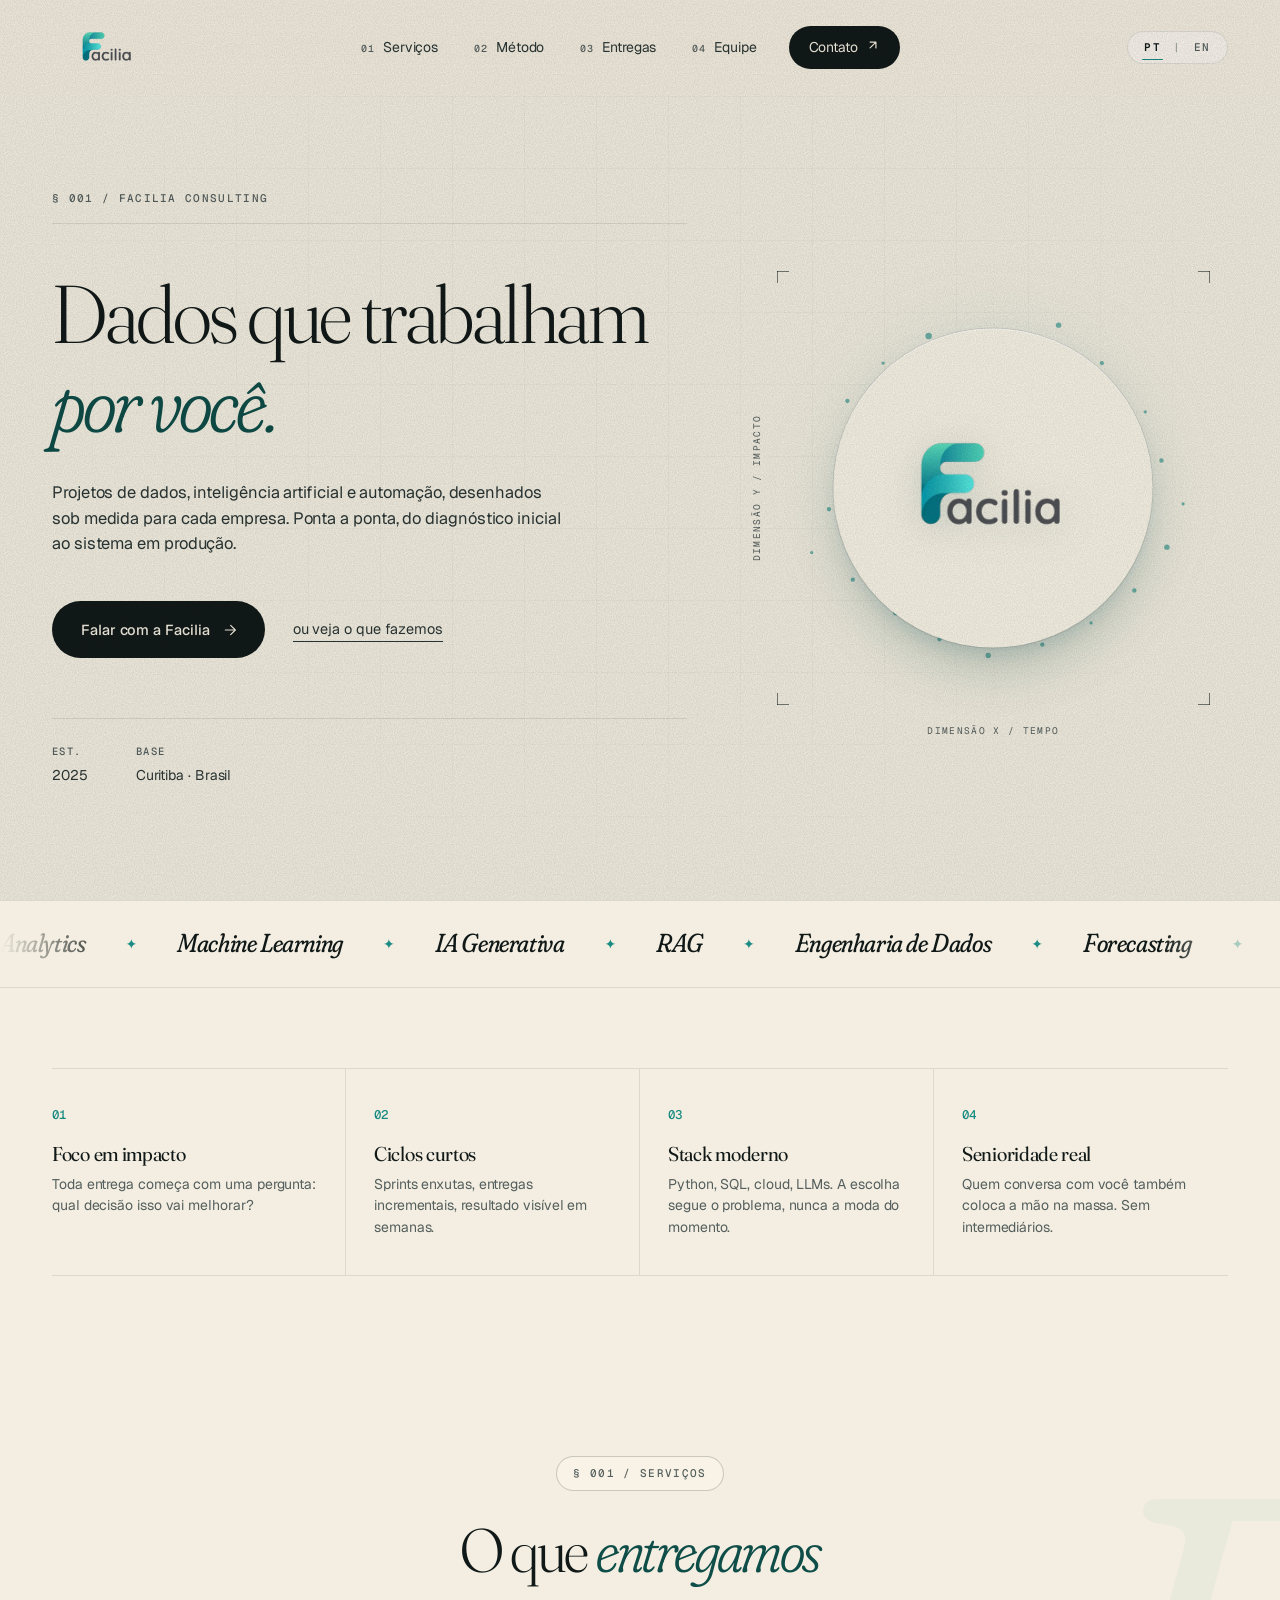
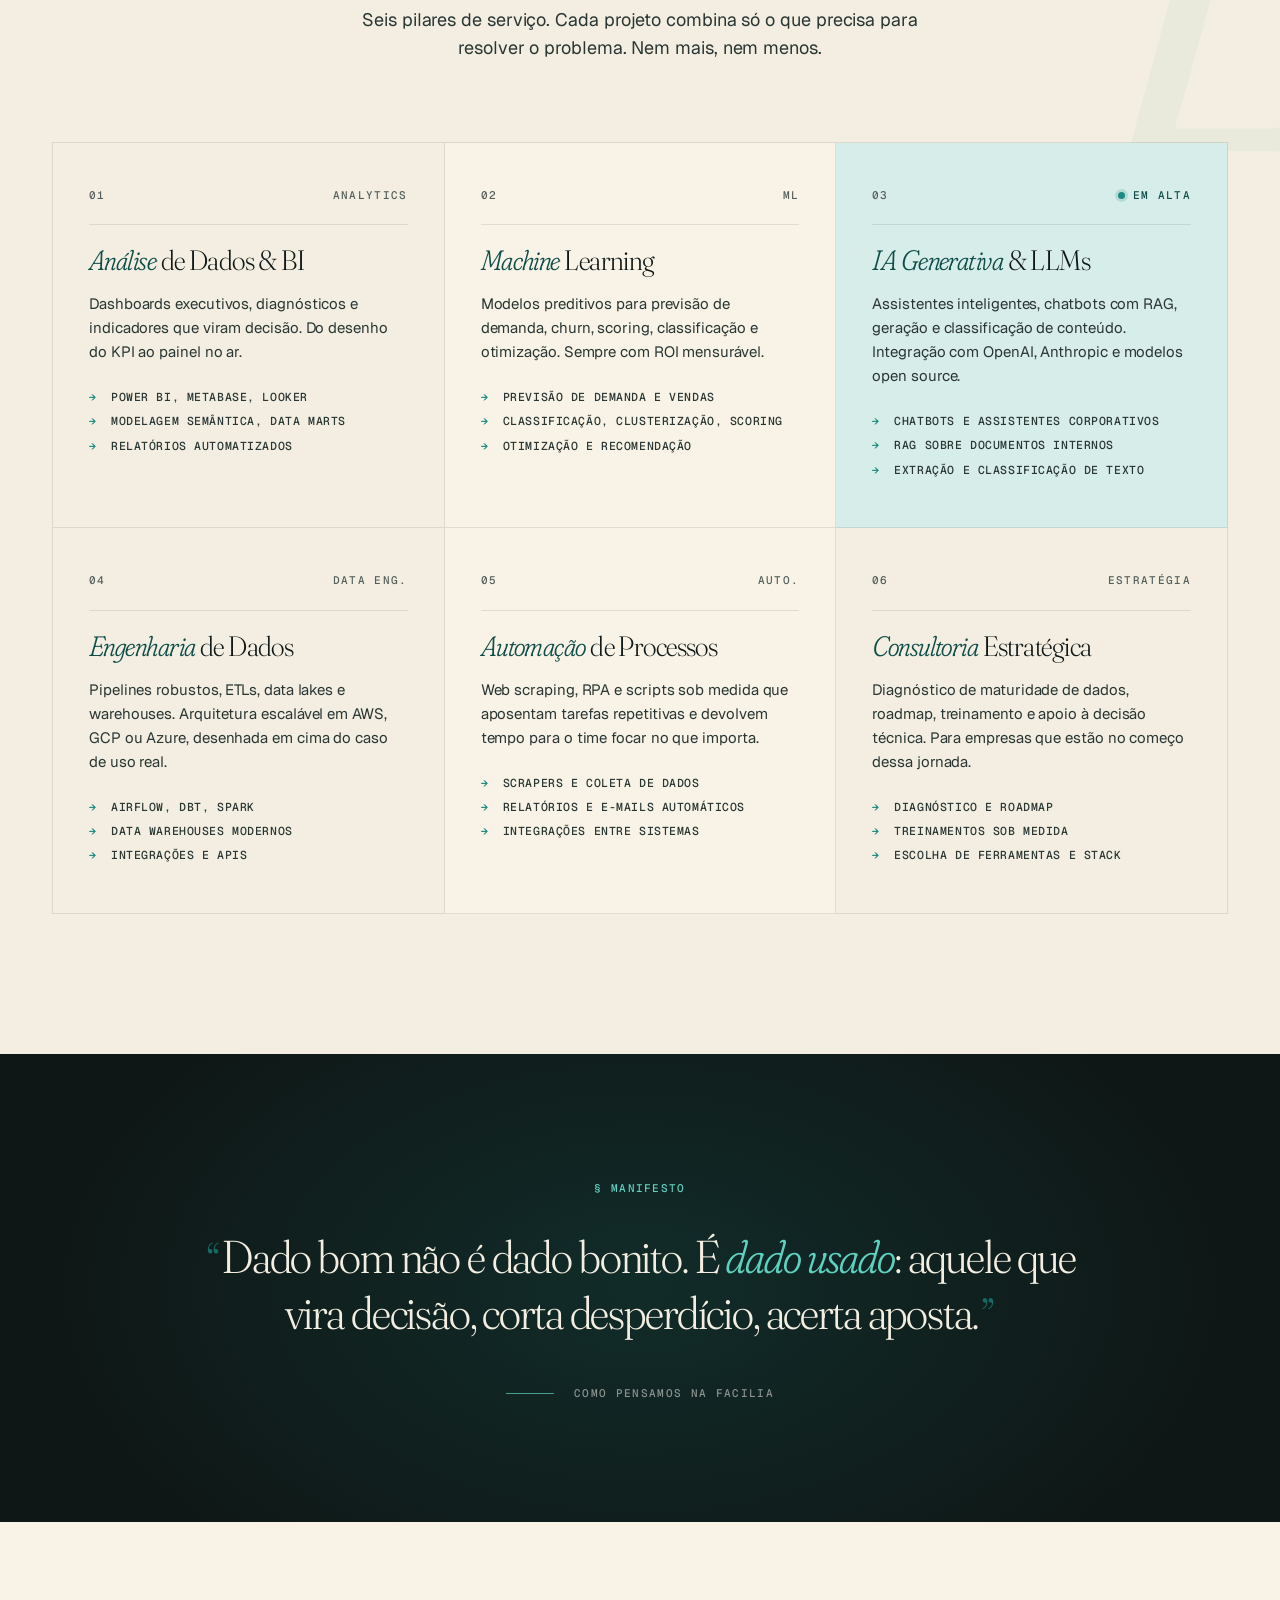
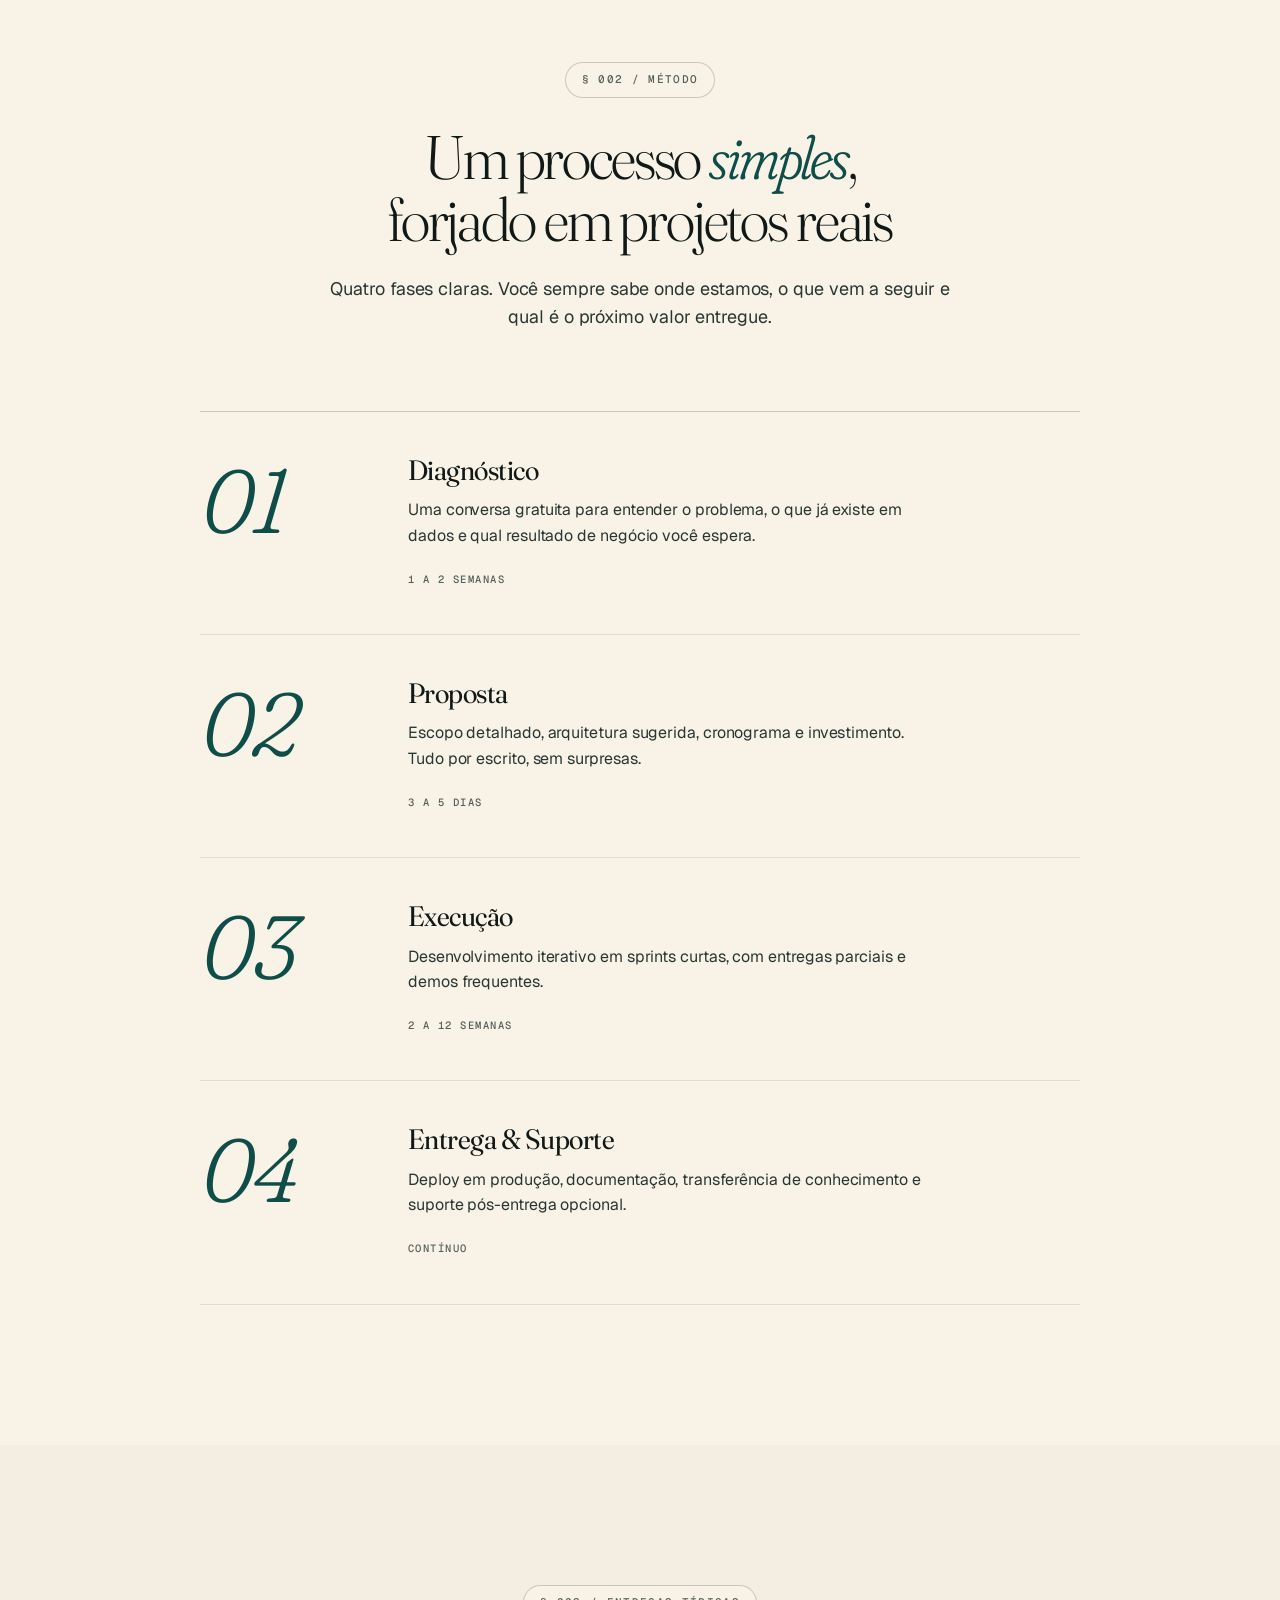
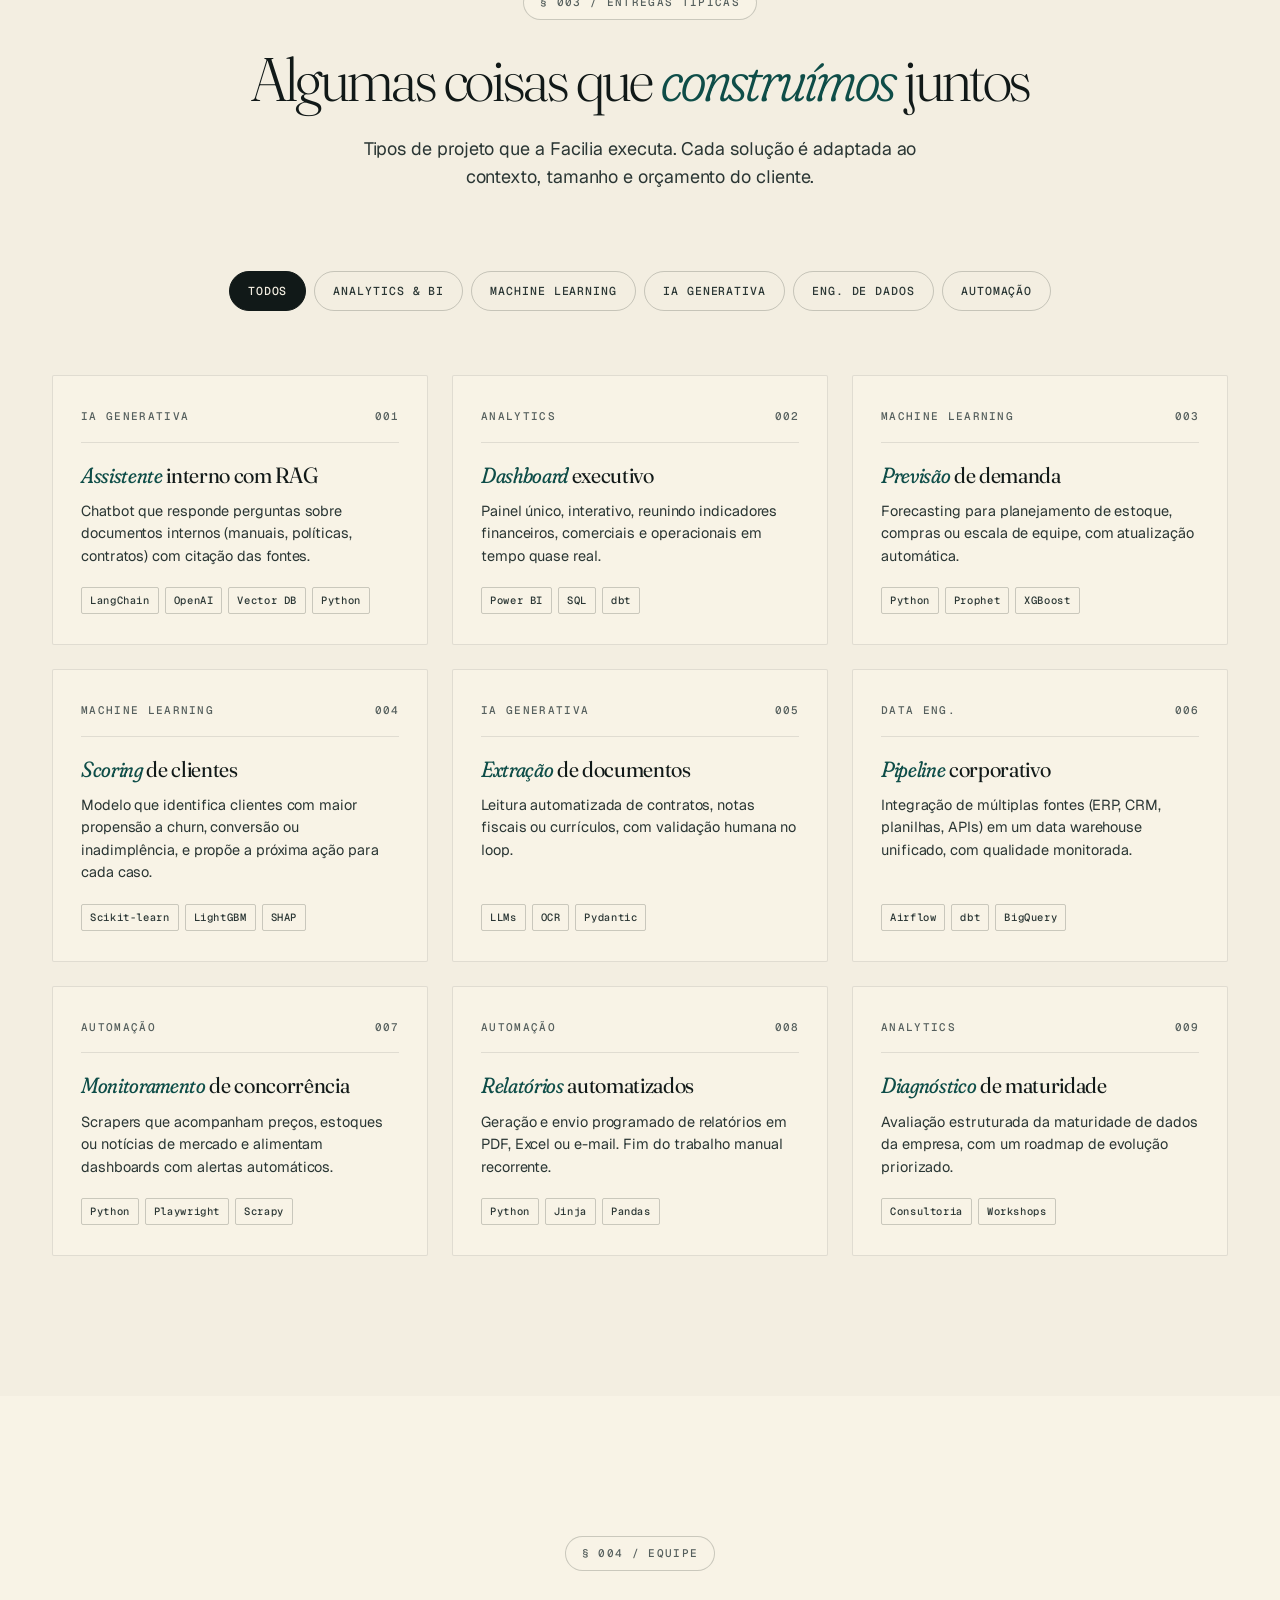
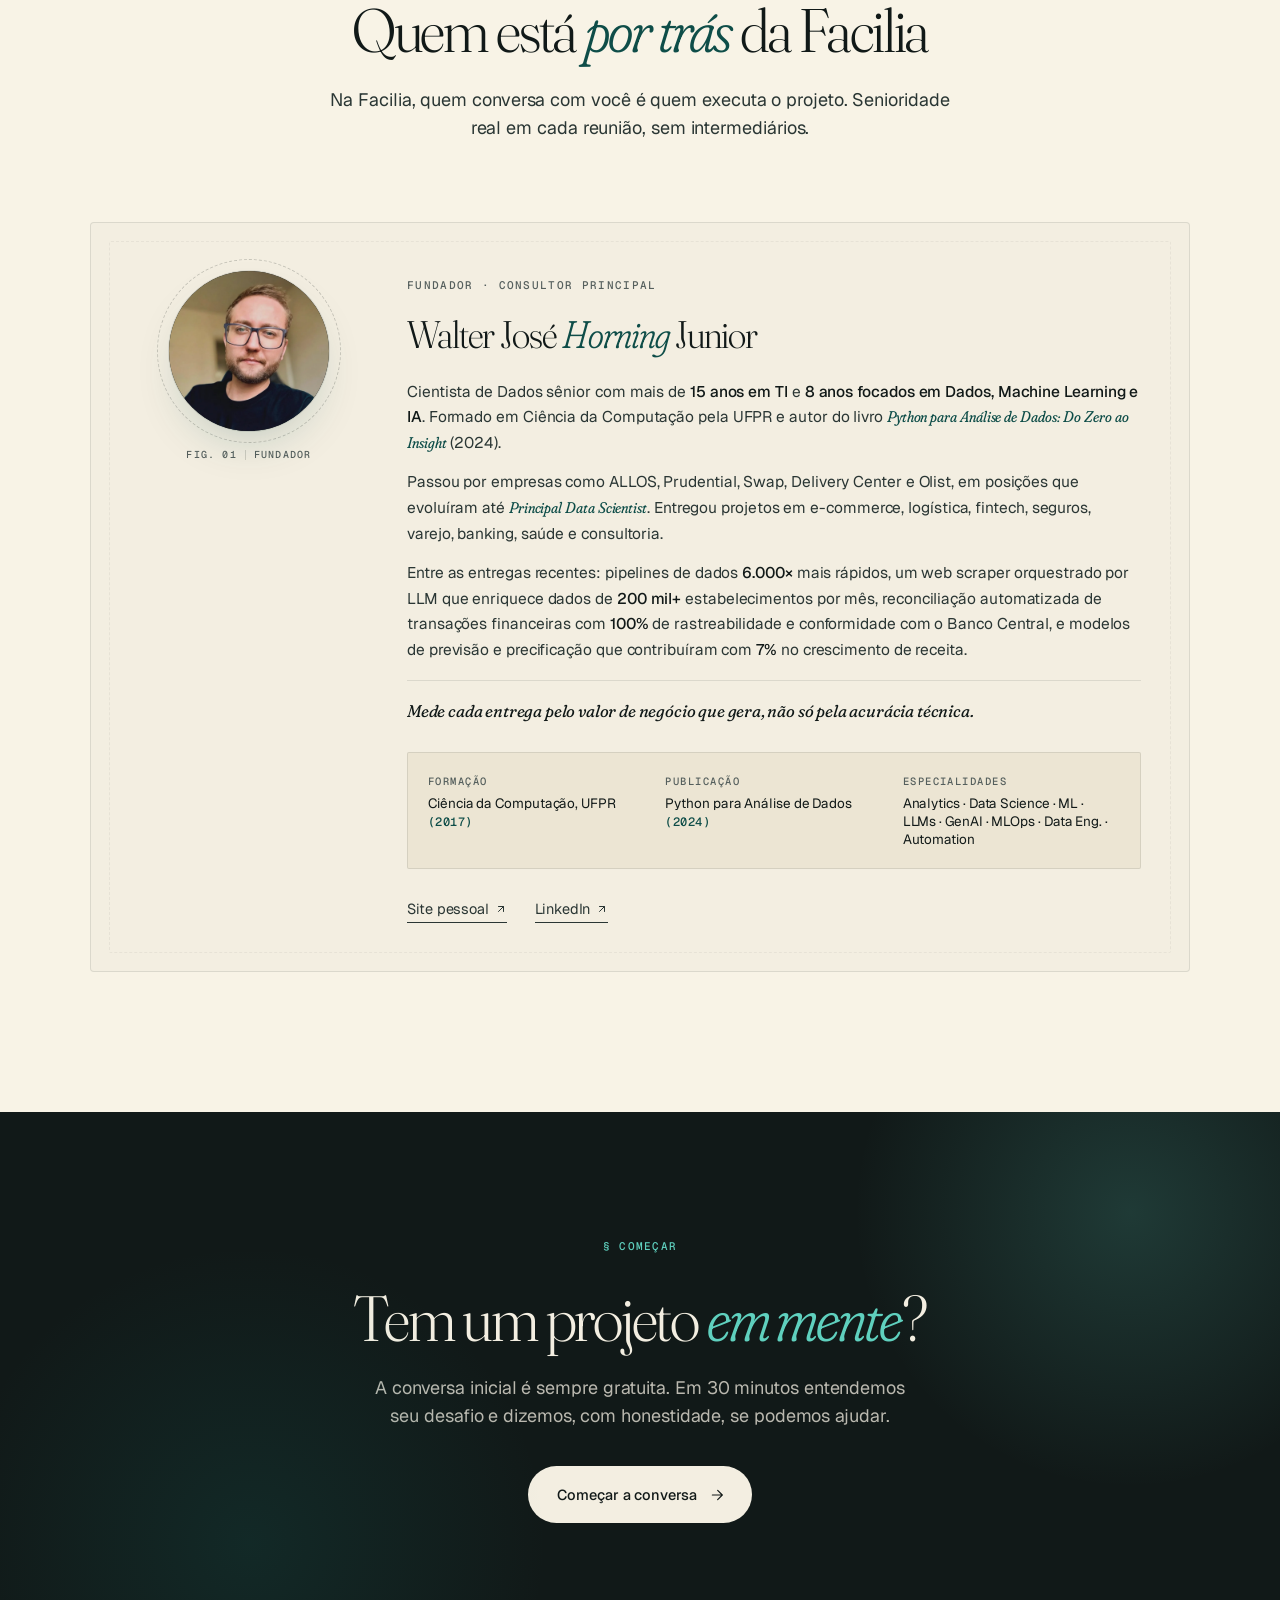
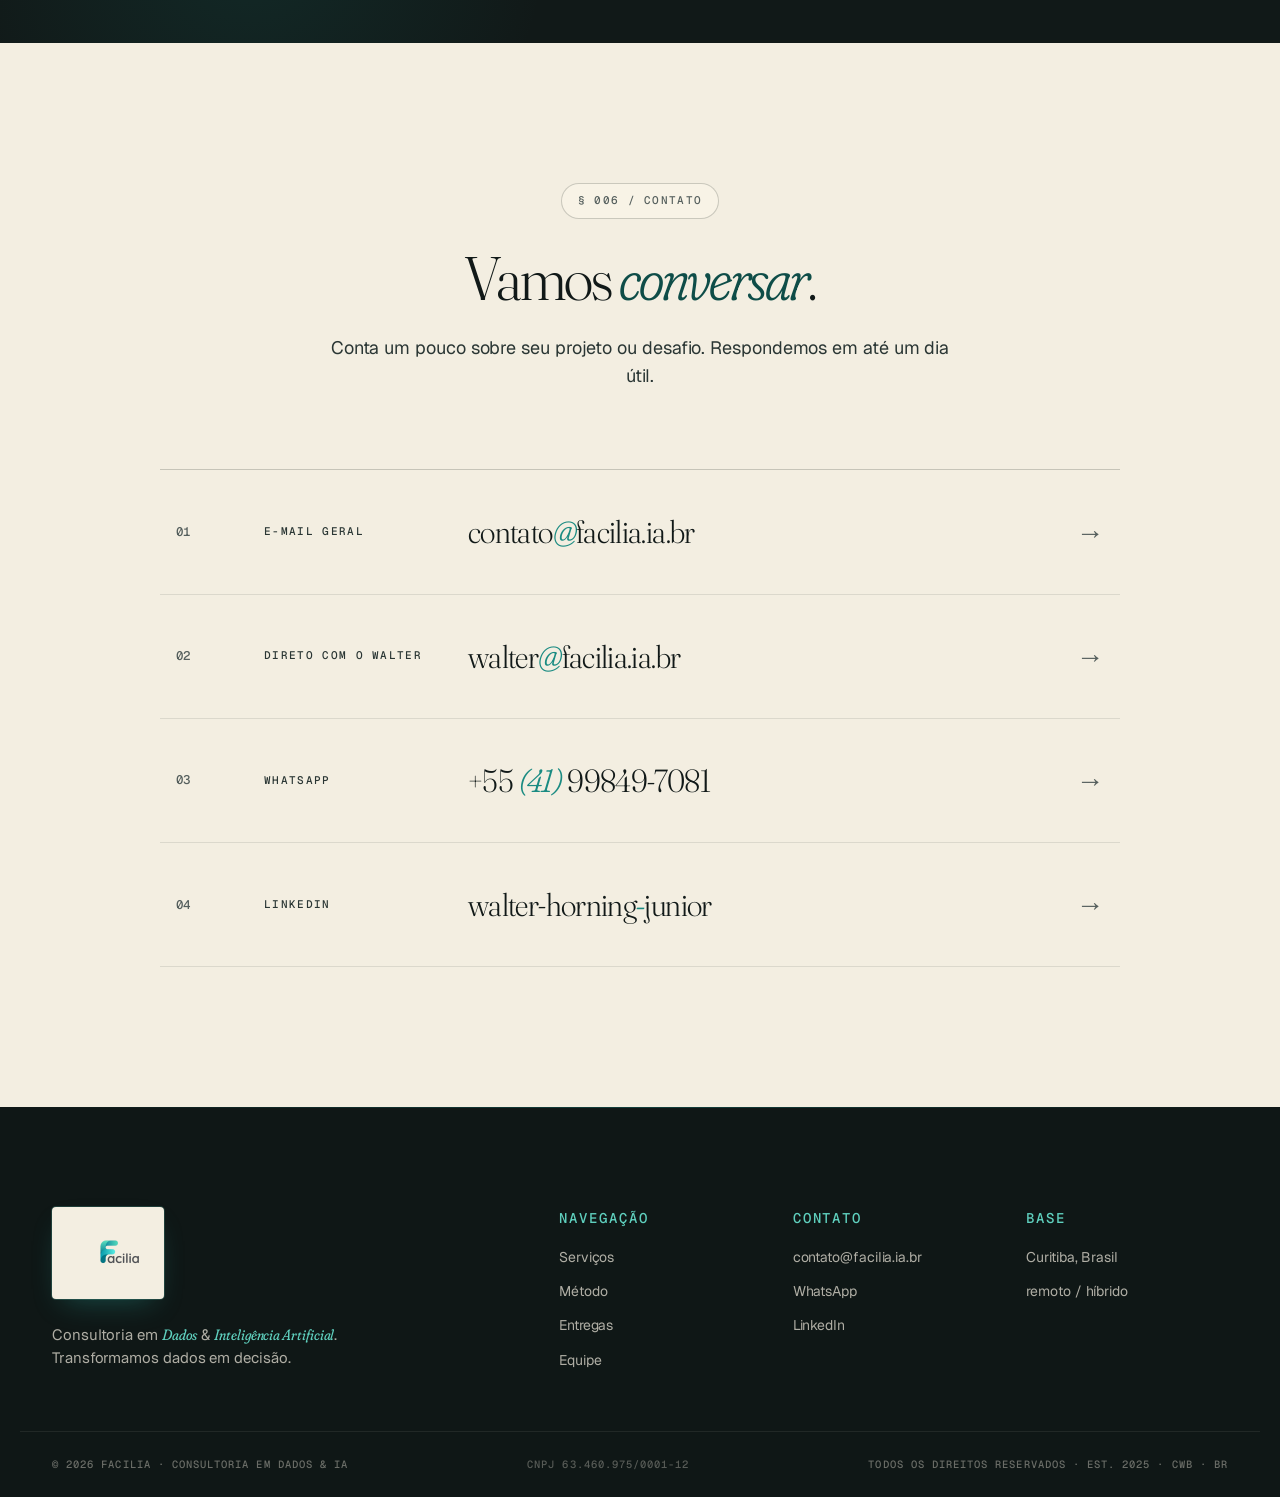
==== commit a432c733: "Refinar bio do fundador e remover sec 005 (modelo de operacao) - Bio: 'Passou por...em posicoes que " ====
--- a/index.html
+++ b/index.html
@@ -804,10 +804,10 @@
                                 Cientista de Dados sênior com mais de <strong>15 anos em TI</strong> e <strong>8 anos focados em Dados, Machine Learning e IA</strong>. Formado em Ciência da Computação pela UFPR e autor do livro <em class="serif-italic">Python para Análise de Dados: Do Zero ao Insight</em> (2024).
                             </p>
                             <p>
-                                Atuou como <em class="serif-italic">Senior</em> e <em class="serif-italic">Principal Data Scientist</em> em empresas como ALLOS, Prudential, Swap, Delivery Center e Olist, entregando projetos em e-commerce, logística, fintech, seguros, varejo, banking, saúde e consultoria.
+                                Passou por empresas como ALLOS, Prudential, Swap, Delivery Center e Olist, em posições que evoluíram até <em class="serif-italic">Principal Data Scientist</em>. Entregou projetos em e-commerce, logística, fintech, seguros, varejo, banking, saúde e consultoria.
                             </p>
                             <p>
-                                Entre as entregas recentes: pipelines de dados <strong>6.000×</strong> mais rápidos, um assistente RAG que reduziu tickets de suporte em <strong>40%</strong>, modelo de scoring que cortou <strong>18%</strong> de churn e otimização de rotas com <strong>13%</strong> de economia operacional.
+                                Entre as entregas recentes: pipelines de dados <strong>6.000×</strong> mais rápidos, um web scraper orquestrado por LLM que enriquece dados de <strong>200 mil+</strong> estabelecimentos por mês, reconciliação automatizada de transações financeiras com <strong>100%</strong> de rastreabilidade e conformidade com o Banco Central, e modelos de previsão e precificação que contribuíram com <strong>7%</strong> no crescimento de receita.
                             </p>
                             <p class="profile-bio-creed">
                                 Mede cada entrega pelo valor de negócio que gera, não só pela acurácia técnica.
@@ -818,10 +818,10 @@
                                 Senior Data Scientist with <strong>15+ years in IT</strong> and <strong>8 years focused on Data, Machine Learning, and AI</strong>. B.Sc. in Computer Science from UFPR and author of <em class="serif-italic">Python para Análise de Dados: Do Zero ao Insight</em> (2024, in Portuguese).
                             </p>
                             <p>
-                                Held <em class="serif-italic">Senior</em> and <em class="serif-italic">Principal Data Scientist</em> roles at companies including ALLOS, Prudential, Swap, Delivery Center, and Olist, shipping projects across e-commerce, logistics, fintech, insurance, retail, banking, healthcare, and consulting.
+                                Worked at companies including ALLOS, Prudential, Swap, Delivery Center, and Olist, in roles that progressed up to <em class="serif-italic">Principal Data Scientist</em>. Shipped projects across e-commerce, logistics, fintech, insurance, retail, banking, healthcare, and consulting.
                             </p>
                             <p>
-                                Recent highlights: data pipelines made <strong>6,000×</strong> faster, a RAG assistant that cut support tickets by <strong>40%</strong>, a scoring model that reduced churn by <strong>18%</strong>, and route optimization delivering <strong>13%</strong> in operational savings.
+                                Recent highlights: data pipelines made <strong>6,000×</strong> faster, an LLM-orchestrated web scraper enriching data for <strong>200k+</strong> businesses per month, automated reconciliation of financial transactions with <strong>100%</strong> traceability and Brazilian Central Bank compliance, and forecasting and pricing models that contributed <strong>7%</strong> to revenue growth.
                             </p>
                             <p class="profile-bio-creed">
                                 Measures every delivery by the business value it generates, not just technical accuracy.
@@ -832,8 +832,8 @@
                             <div>
                                 <dt class="mono-label lang-pt">formação</dt>
                                 <dt class="mono-label lang-en">education</dt>
-                                <dd class="lang-pt">Ciência da Computação, UFPR</dd>
-                                <dd class="lang-en">Computer Science, UFPR</dd>
+                                <dd class="lang-pt">Ciência da Computação, UFPR <span class="mono">(2017)</span></dd>
+                                <dd class="lang-en">Computer Science, UFPR <span class="mono">(2017)</span></dd>
                             </div>
                             <div>
                                 <dt class="mono-label lang-pt">publicação</dt>
@@ -861,15 +861,6 @@
                         </div>
                     </div>
                 </article>
-
-                <aside class="profile-placeholder reveal">
-                    <span class="mono-tag lang-pt">§ 005 · modelo de operação</span>
-                    <span class="mono-tag lang-en">§ 005 · how we operate</span>
-                    <h3 class="lang-pt">Enxuta <em class="serif-italic">por escolha</em>.</h3>
-                    <h3 class="lang-en">Lean <em class="serif-italic">on purpose</em>.</h3>
-                    <p class="lang-pt">A Facilia opera com um time pequeno e sênior. Quando o projeto pede, ampliamos com parceiros de confiança, projeto a projeto.</p>
-                    <p class="lang-en">Facilia runs with a small, senior team. When the project demands it, we bring in trusted partners on a per-project basis.</p>
-                </aside>
             </div>
         </div>
     </section>
--- a/styles.css
+++ b/styles.css
@@ -1236,9 +1236,6 @@
 .section-team { background: var(--cream-raised); }
 
 .team-layout {
-    display: grid;
-    grid-template-columns: 2.2fr 1fr;
-    gap: 32px;
     max-width: 1100px;
     margin: 0 auto;
 }
@@ -1416,33 +1413,6 @@
     gap: 28px;
 }
 
-.profile-placeholder {
-    padding: 48px 36px;
-    background: transparent;
-    border: 1px dashed var(--line-strong);
-    border-radius: 4px;
-    display: flex;
-    flex-direction: column;
-    justify-content: center;
-    gap: 16px;
-}
-
-.profile-placeholder h3 {
-    font-family: var(--serif);
-    font-weight: 300;
-    font-size: 28px;
-    line-height: 1.15;
-    letter-spacing: -0.02em;
-}
-
-.profile-placeholder h3 em.serif-italic { color: var(--teal-deep); }
-
-.profile-placeholder p {
-    font-size: 14px;
-    color: var(--ink-muted);
-    line-height: 1.55;
-}
-
 /* =============== CTA =============== */
 .cta {
     padding: 120px 0;
@@ -1717,8 +1687,6 @@
 
 /* =============== RESPONSIVO =============== */
 @media (max-width: 1100px) {
-    .team-layout { grid-template-columns: 1fr; }
-
     .profile {
         grid-template-columns: 1fr;
         gap: 28px;
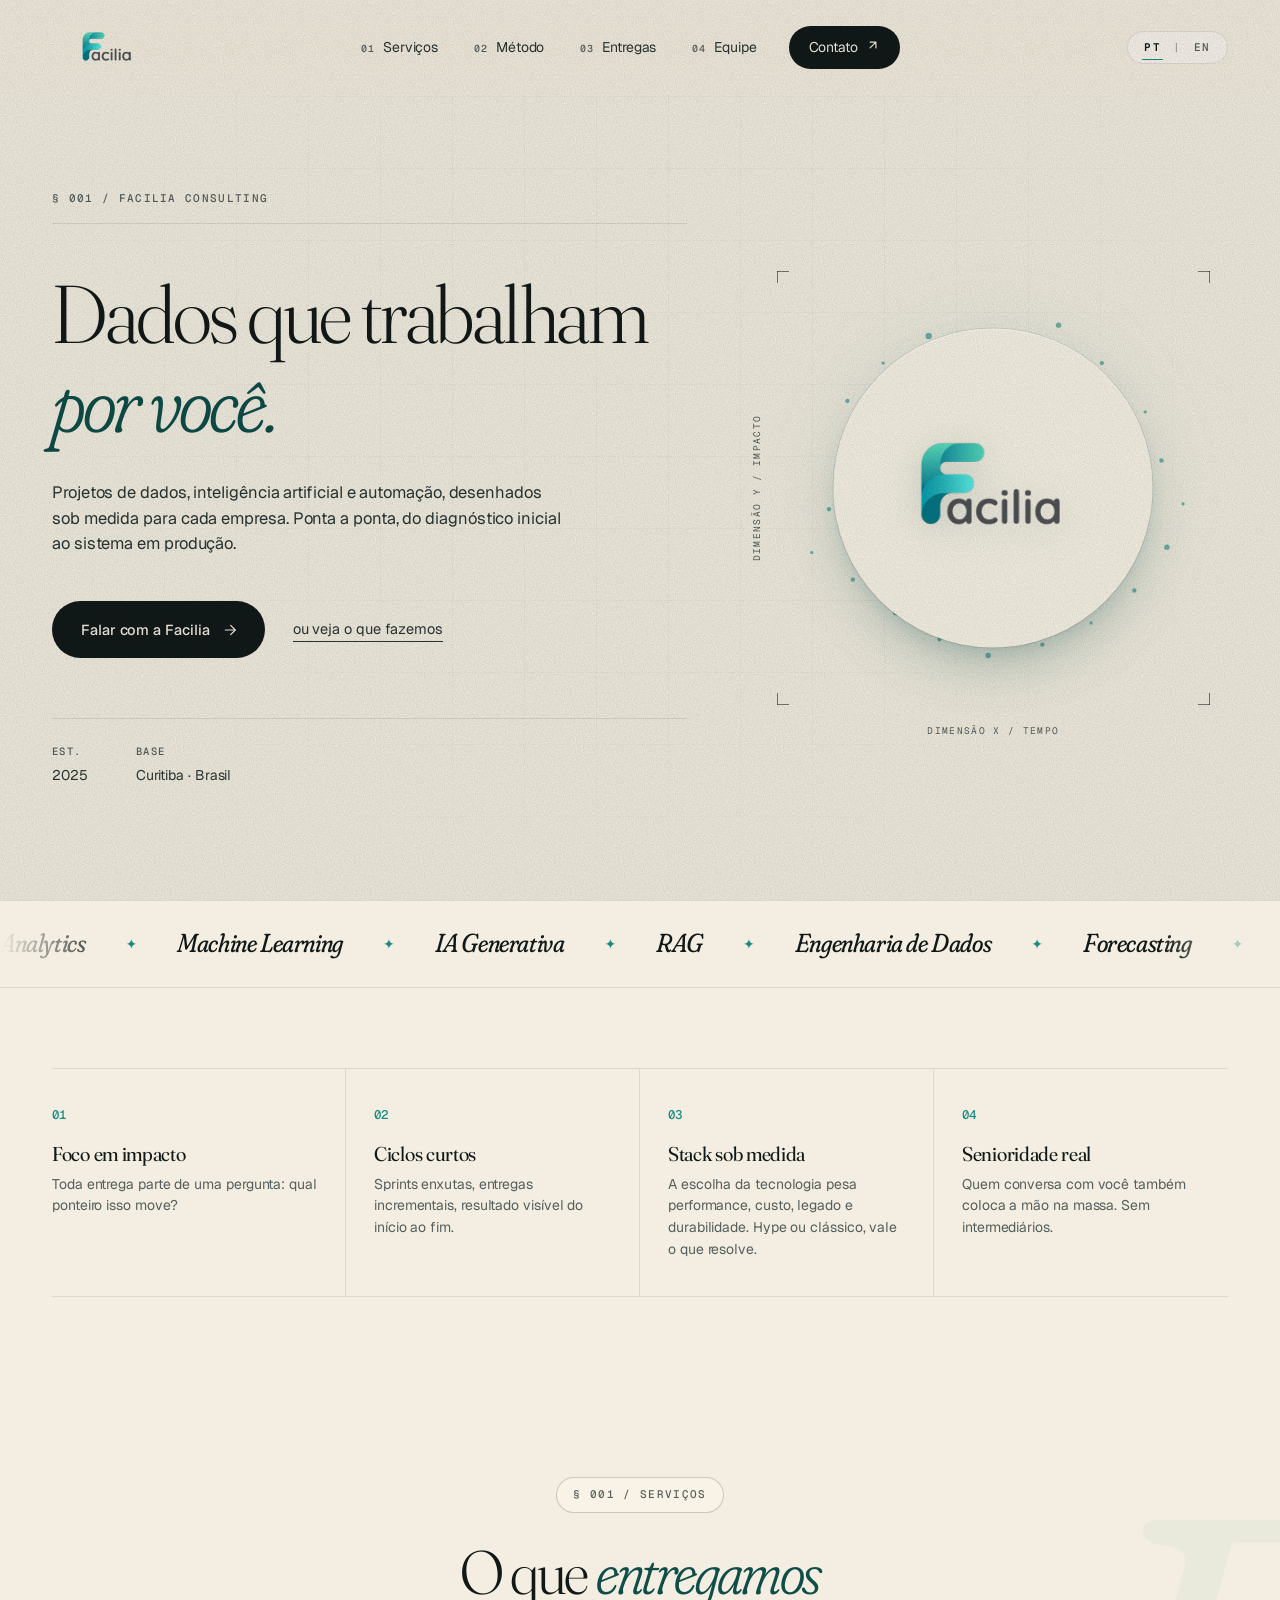
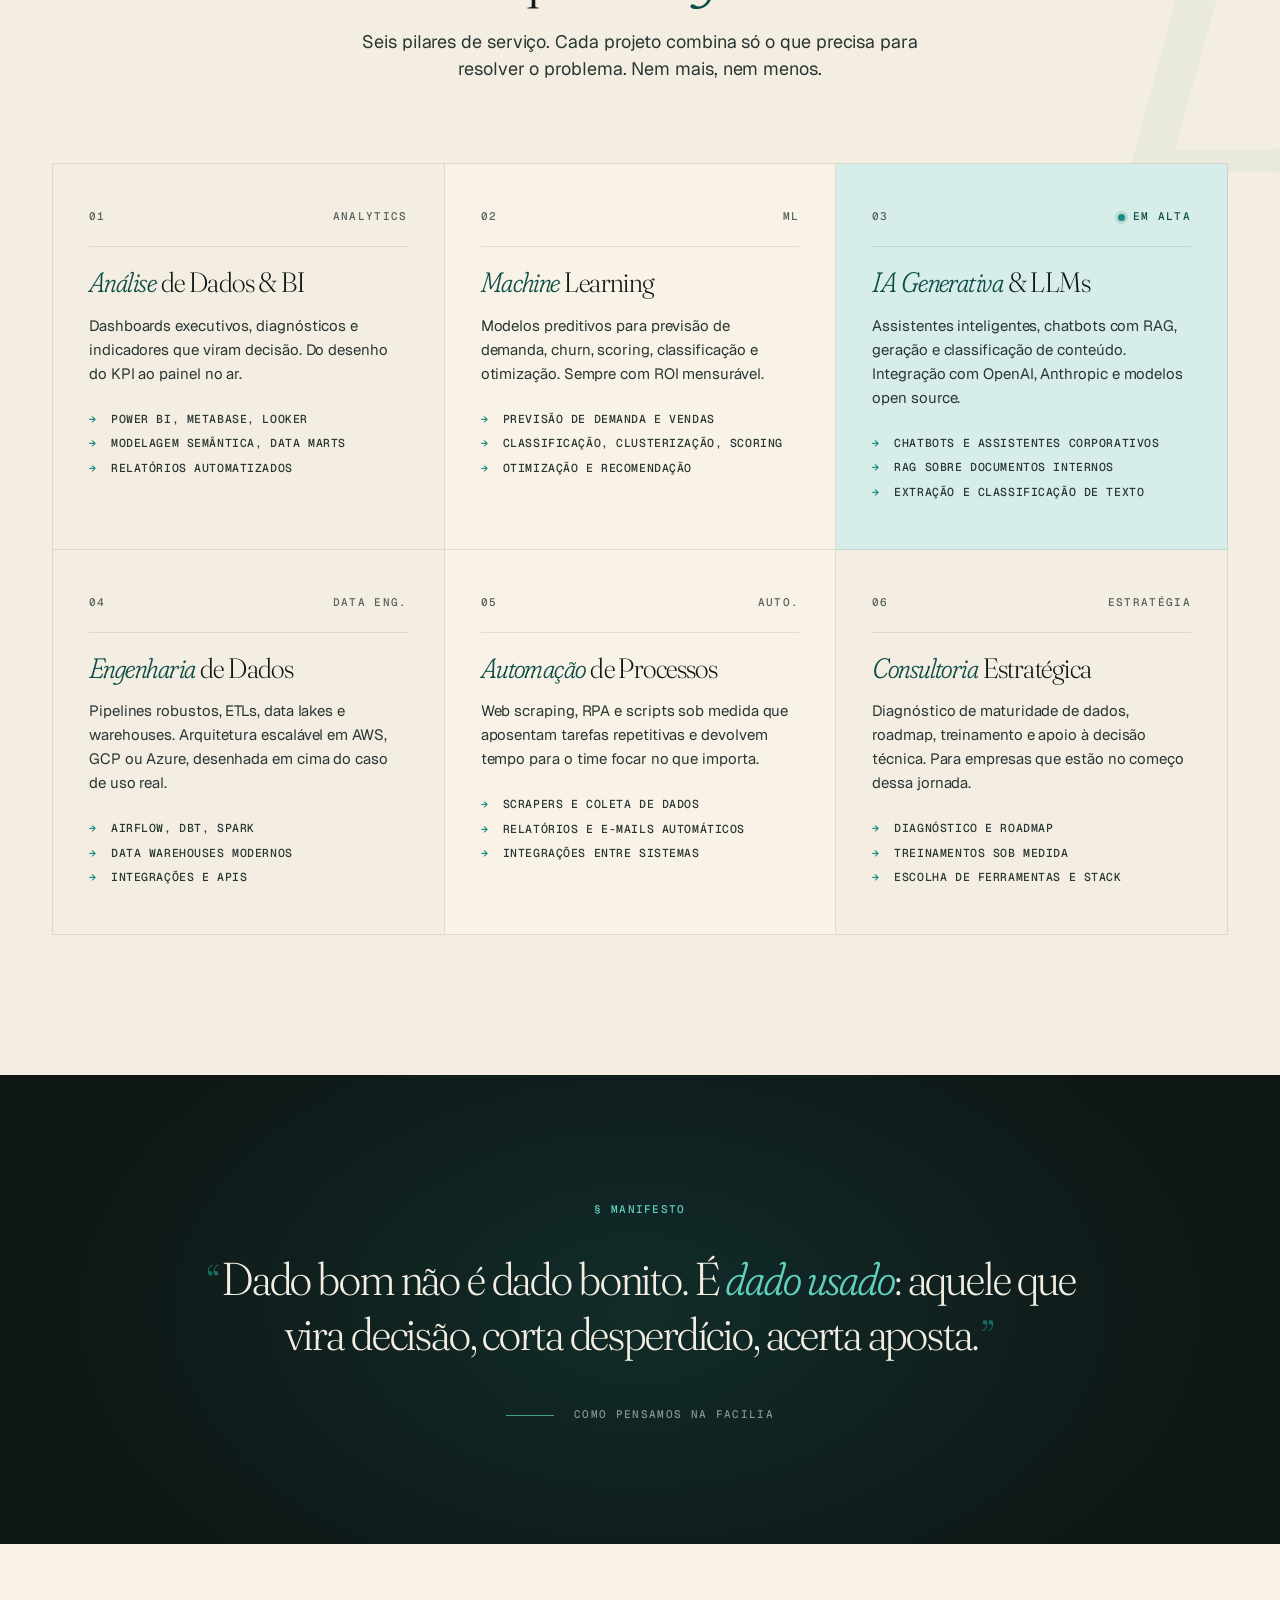
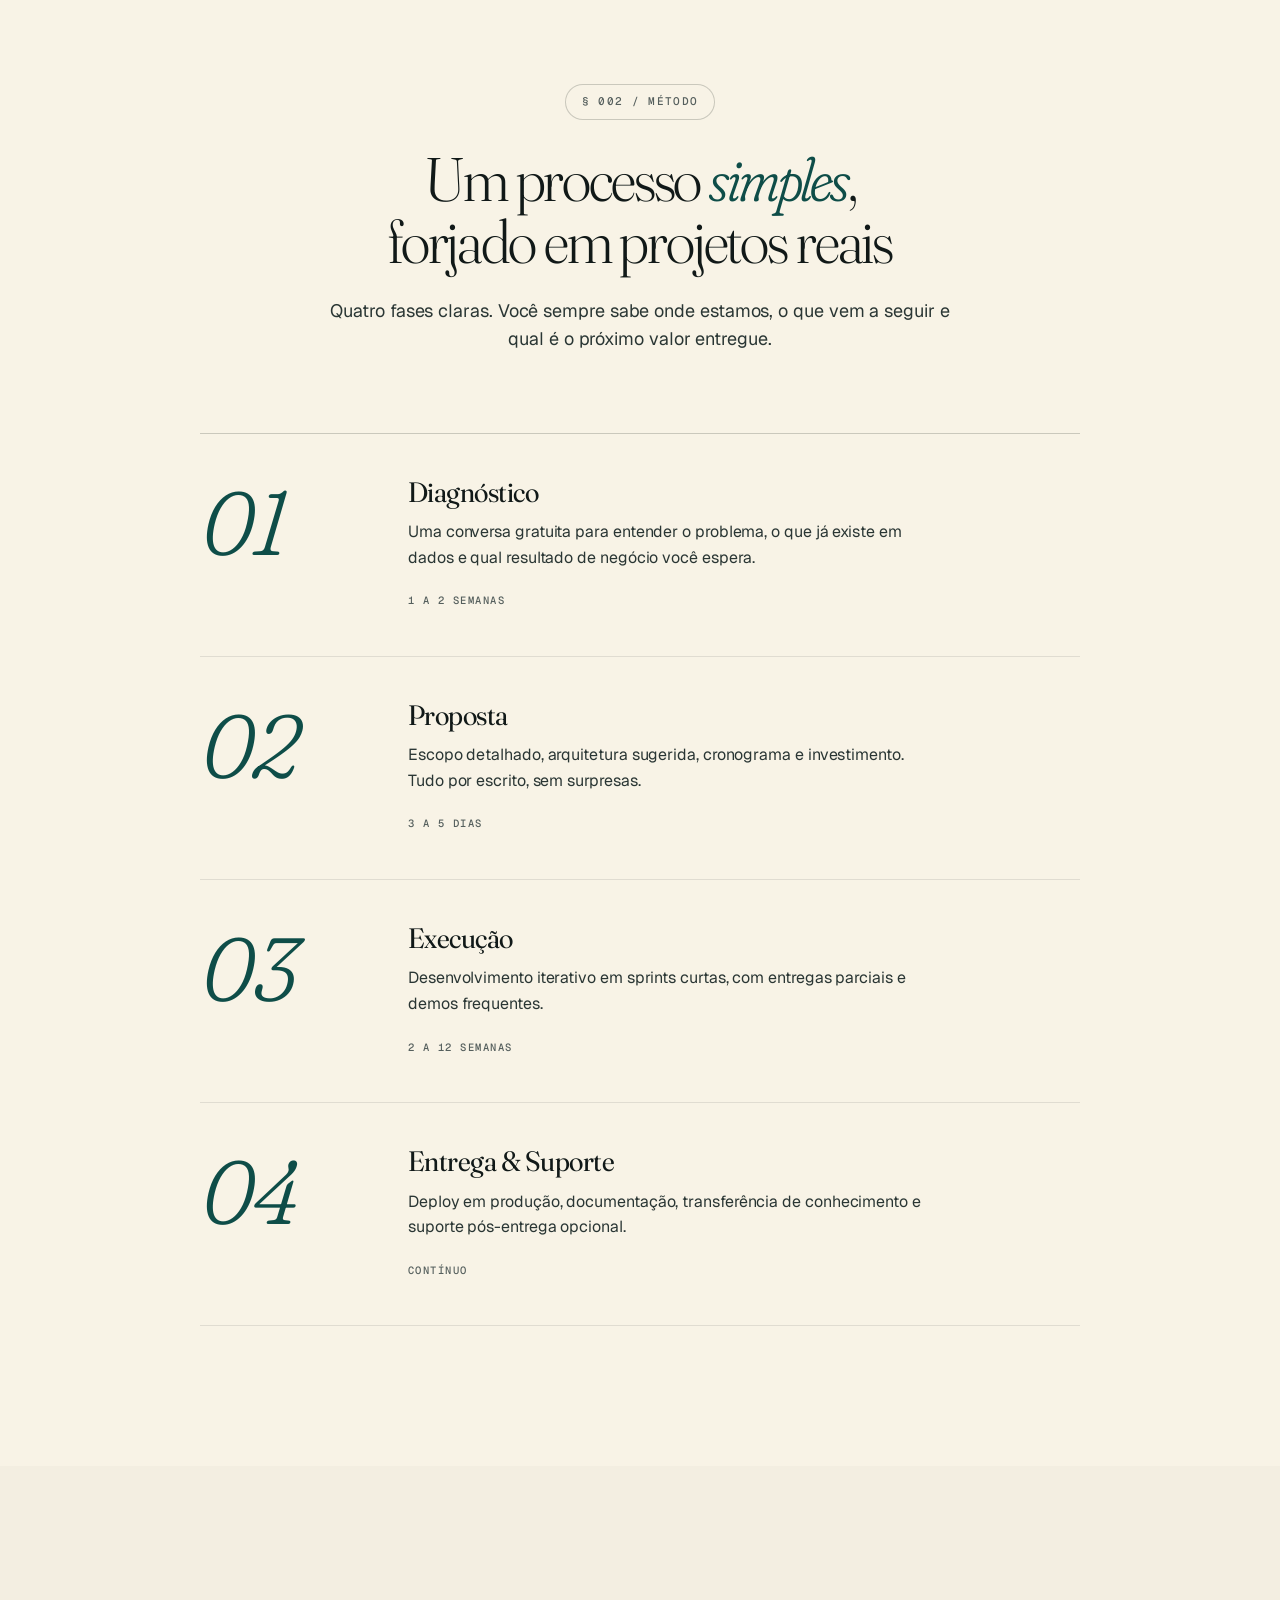
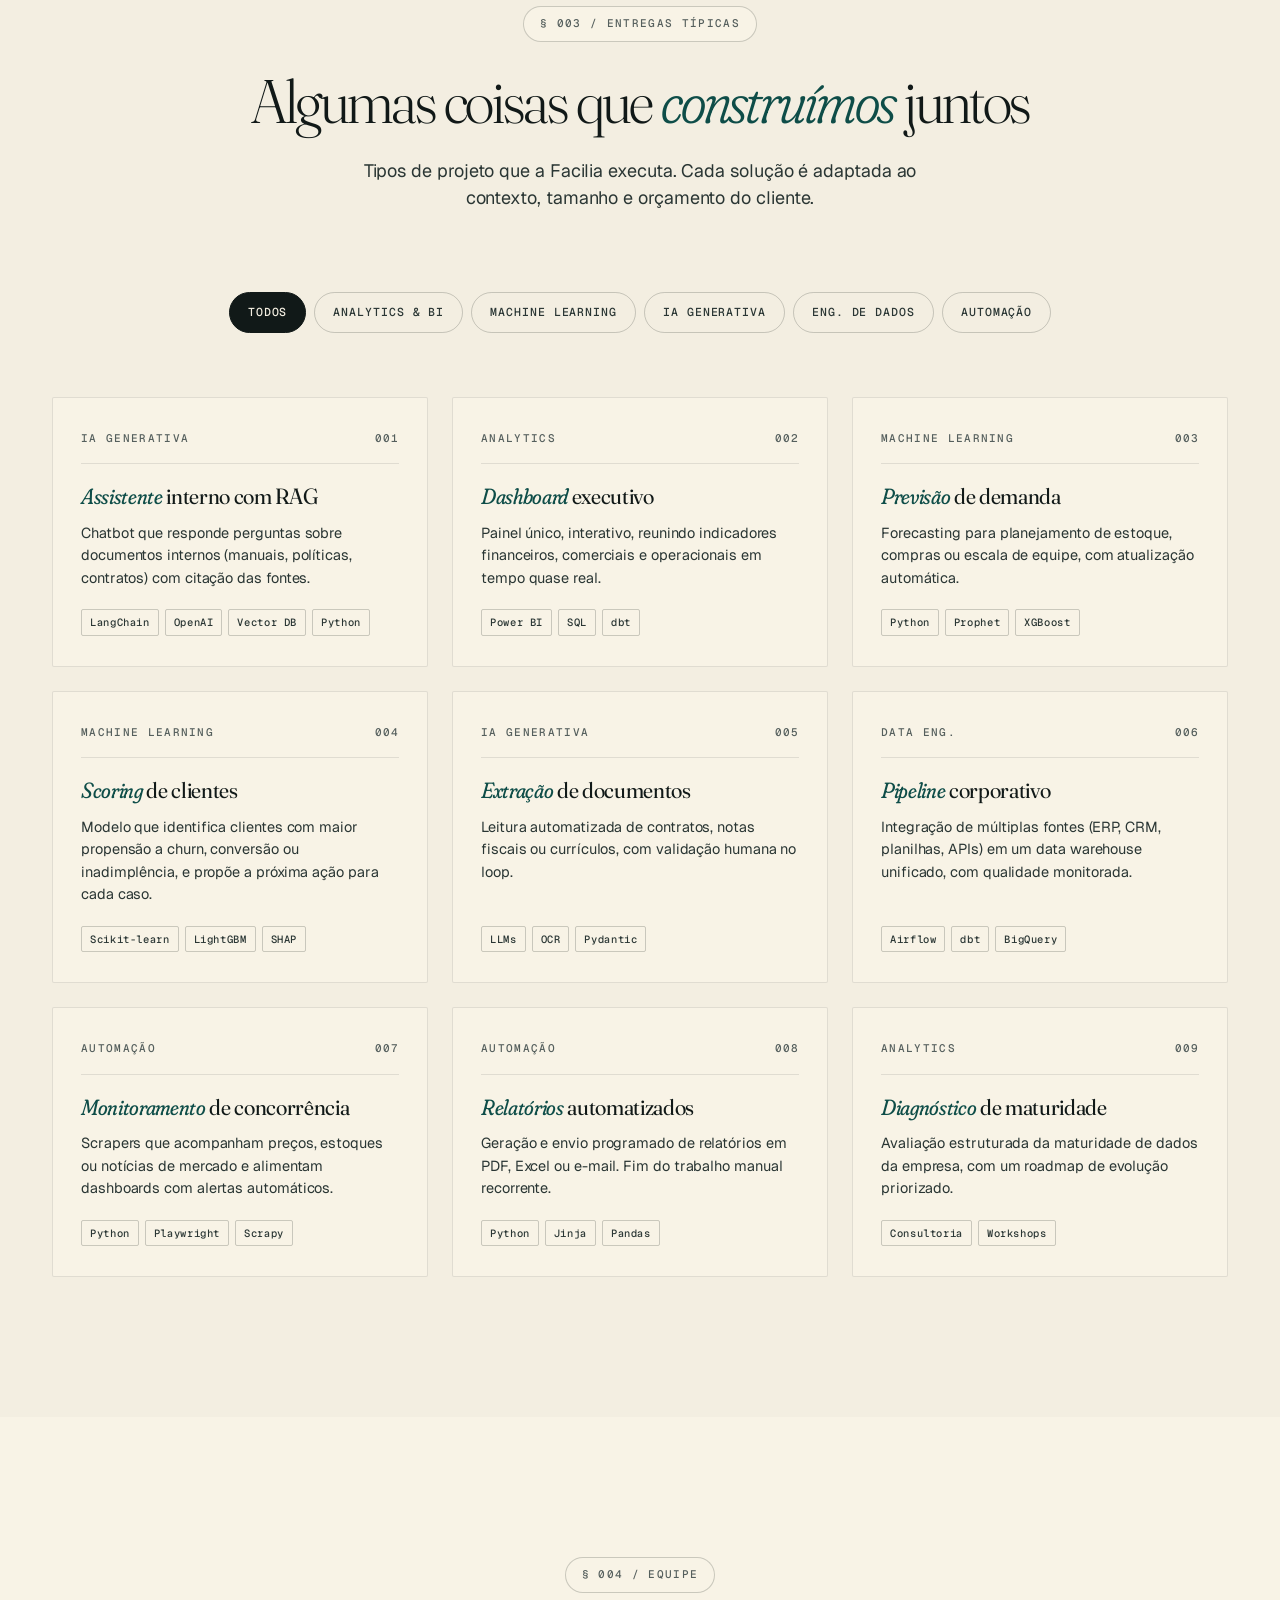
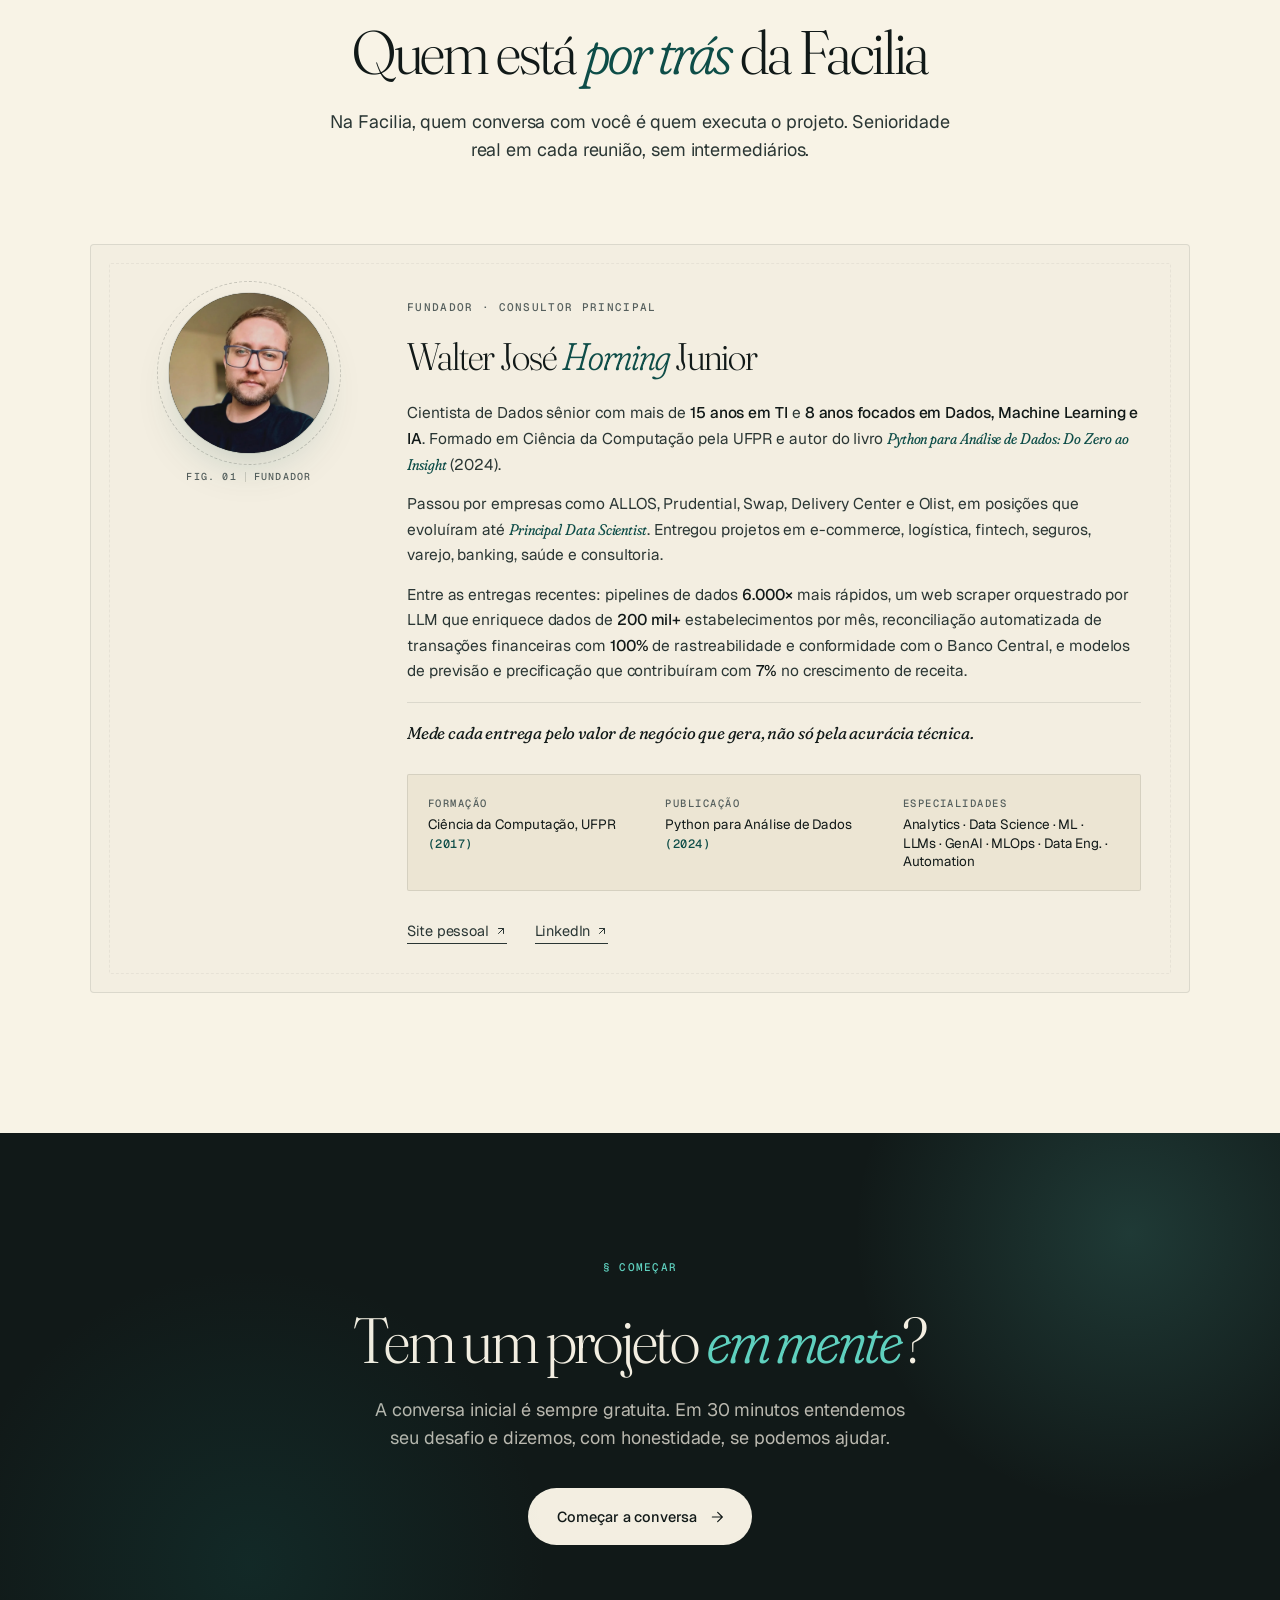
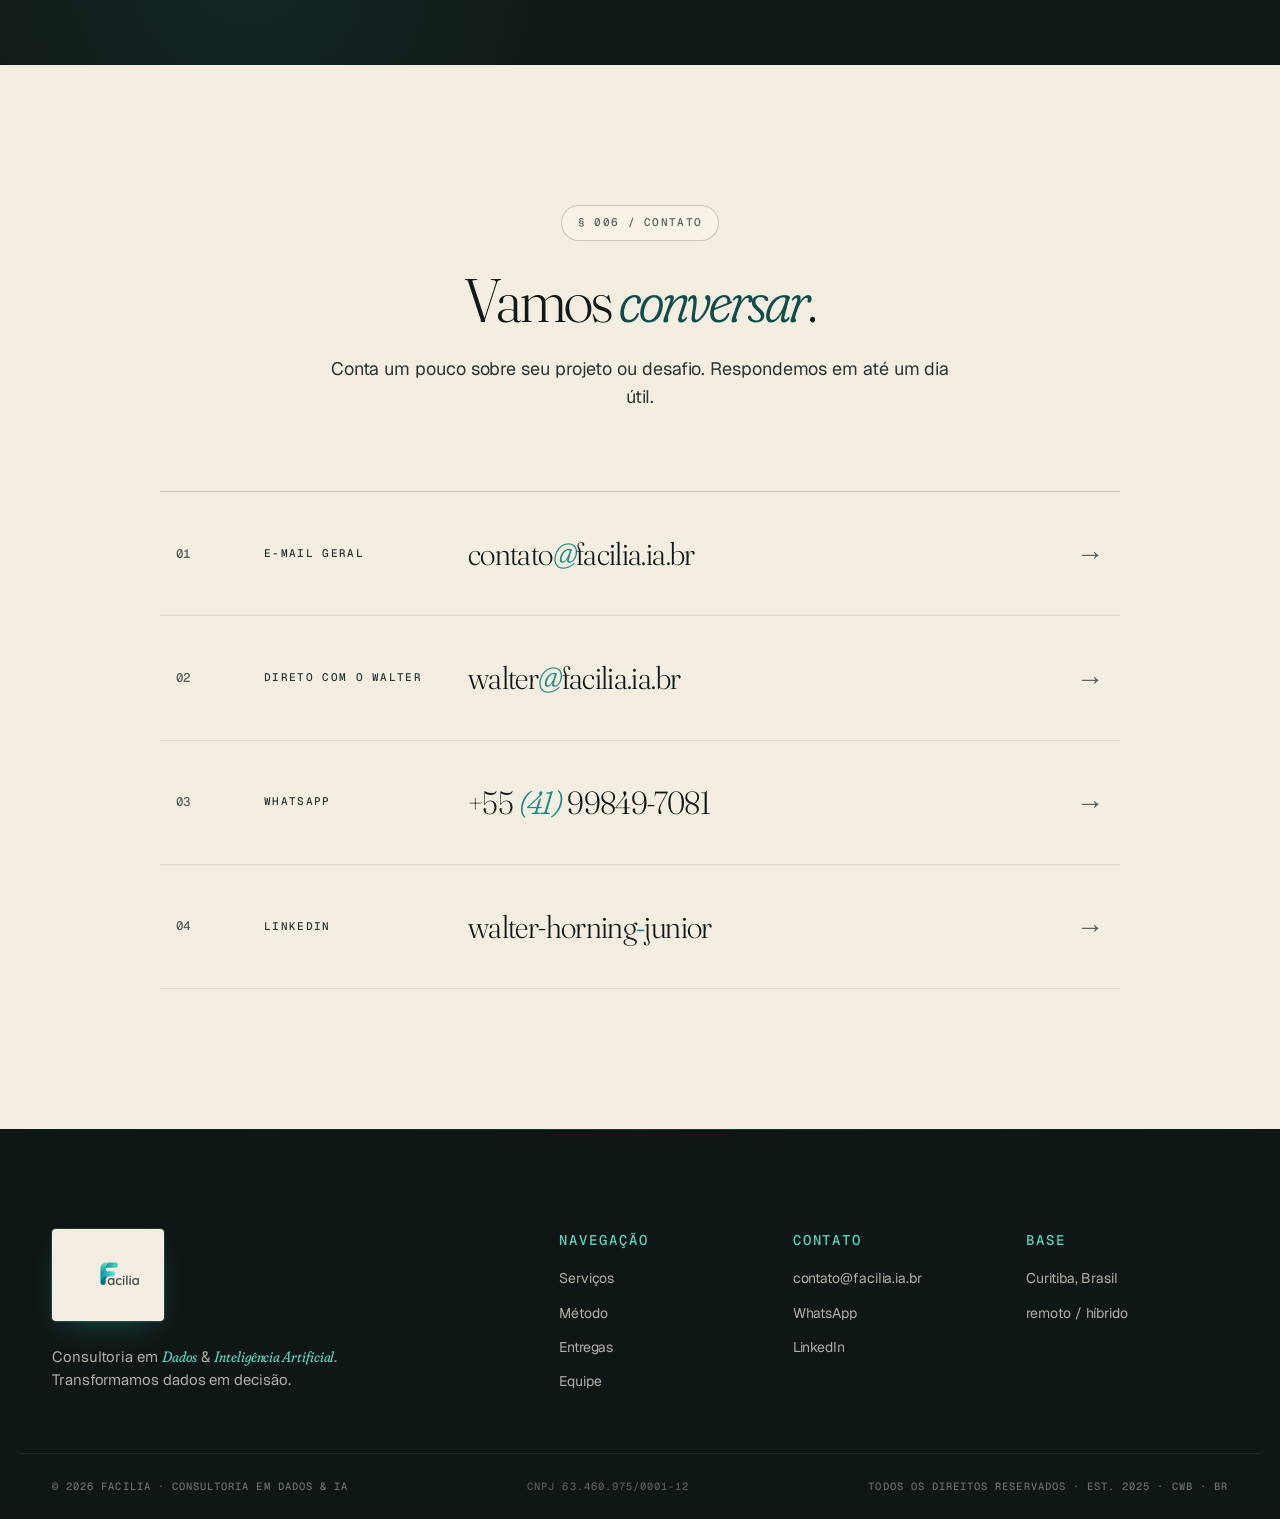
==== commit 22a9997c: "Refinar copy dos valores (sec 002) - "Stack moderno" -> "Stack sob medida": o titulo anterior vendia" ====
--- a/index.html
+++ b/index.html
@@ -265,8 +265,8 @@
                         <span class="lang-en">Impact first</span>
                     </h3>
                     <p>
-                        <span class="lang-pt">Toda entrega começa com uma pergunta: qual decisão isso vai melhorar?</span>
-                        <span class="lang-en">Every delivery starts with one question: which decision does this make better?</span>
+                        <span class="lang-pt">Toda entrega parte de uma pergunta: qual ponteiro isso move?</span>
+                        <span class="lang-en">Every delivery starts with one question: which needle does this move?</span>
                     </p>
                 </div>
                 <div class="value reveal">
@@ -276,19 +276,19 @@
                         <span class="lang-en">Short cycles</span>
                     </h3>
                     <p>
-                        <span class="lang-pt">Sprints enxutas, entregas incrementais, resultado visível em semanas.</span>
-                        <span class="lang-en">Lean sprints, incremental releases, visible results in weeks.</span>
+                        <span class="lang-pt">Sprints enxutas, entregas incrementais, resultado visível do início ao fim.</span>
+                        <span class="lang-en">Lean sprints, incremental releases, visible results from start to finish.</span>
                     </p>
                 </div>
                 <div class="value reveal">
                     <span class="value-num mono">03</span>
                     <h3>
-                        <span class="lang-pt">Stack moderno</span>
-                        <span class="lang-en">Modern stack</span>
+                        <span class="lang-pt">Stack sob medida</span>
+                        <span class="lang-en">Purpose-built stack</span>
                     </h3>
                     <p>
-                        <span class="lang-pt">Python, SQL, cloud, LLMs. A escolha segue o problema, nunca a moda do momento.</span>
-                        <span class="lang-en">Python, SQL, cloud, LLMs. Tool choice follows the problem, never the hype.</span>
+                        <span class="lang-pt">A escolha da tecnologia pesa performance, custo, legado e durabilidade. Hype ou clássico, vale o que resolve.</span>
+                        <span class="lang-en">Technology choices weigh performance, cost, legacy and durability. Hype or classic, what matters is what solves it.</span>
                     </p>
                 </div>
                 <div class="value reveal">
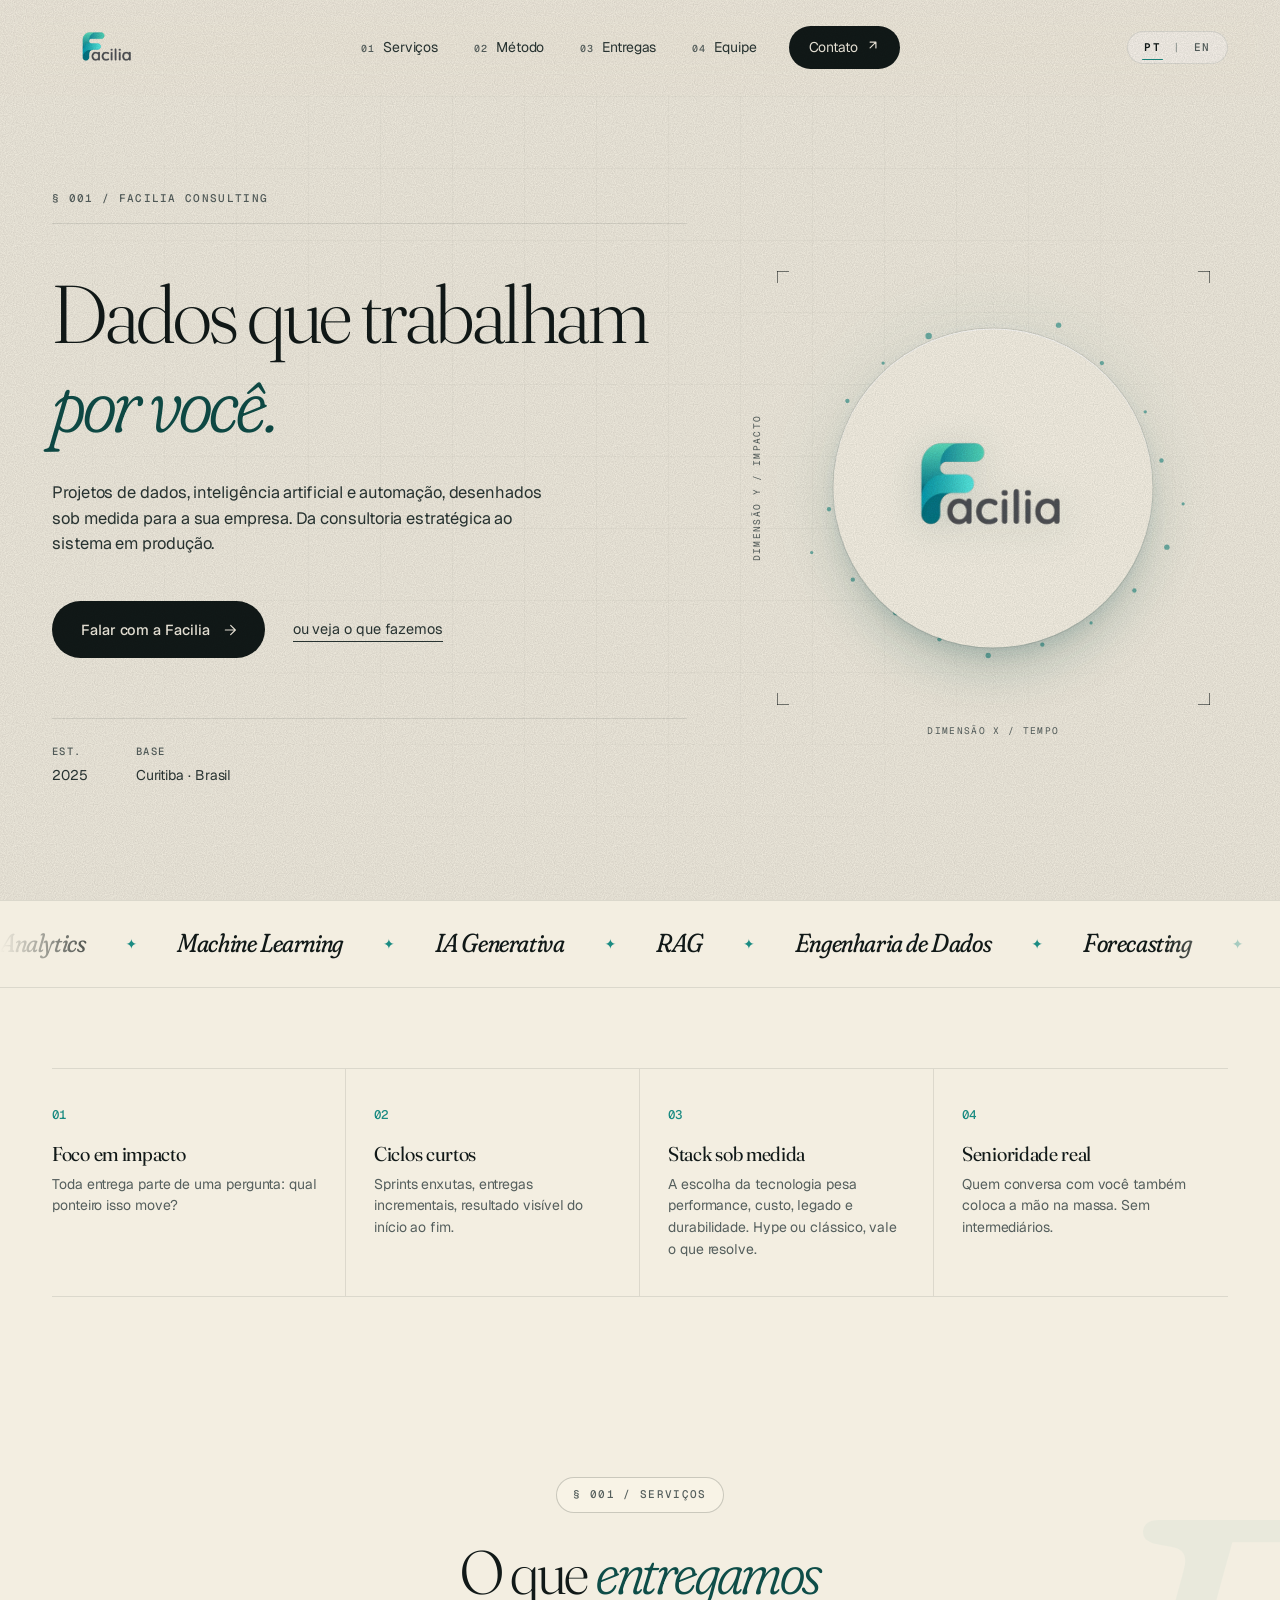
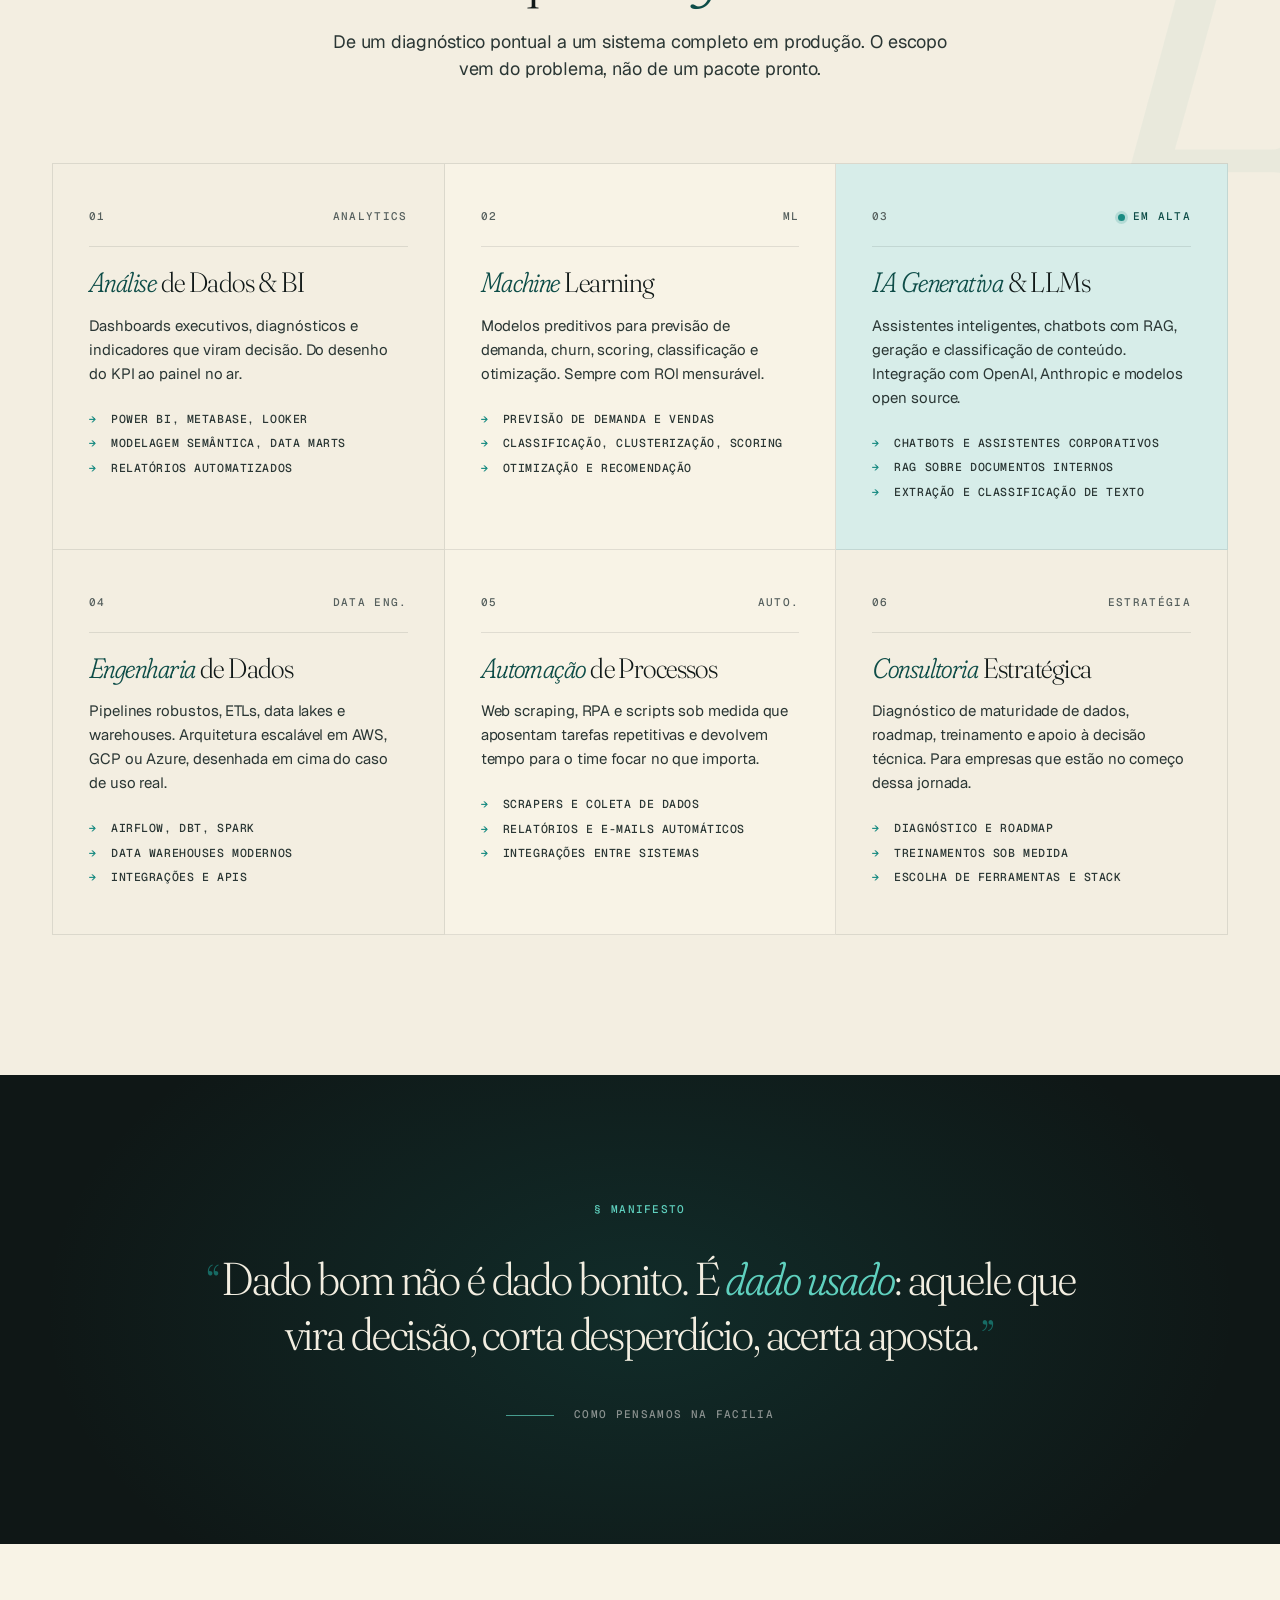
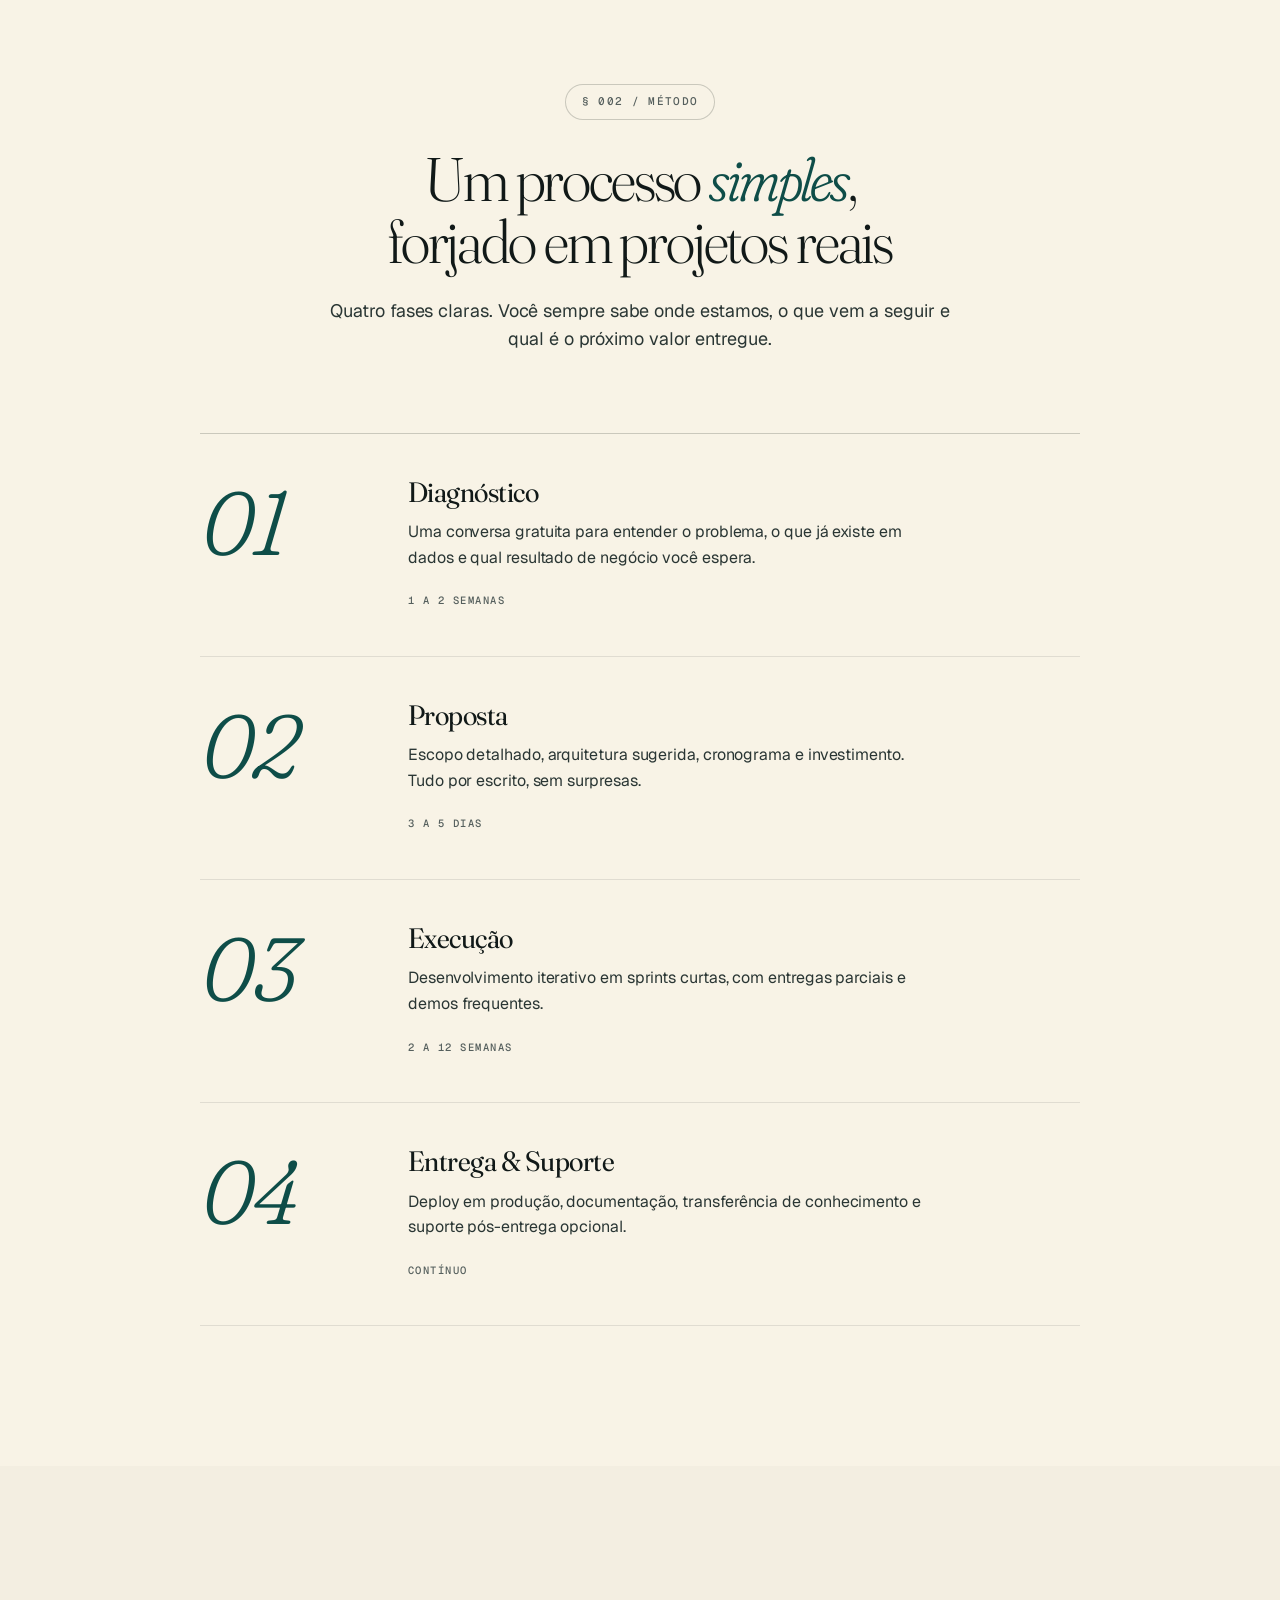
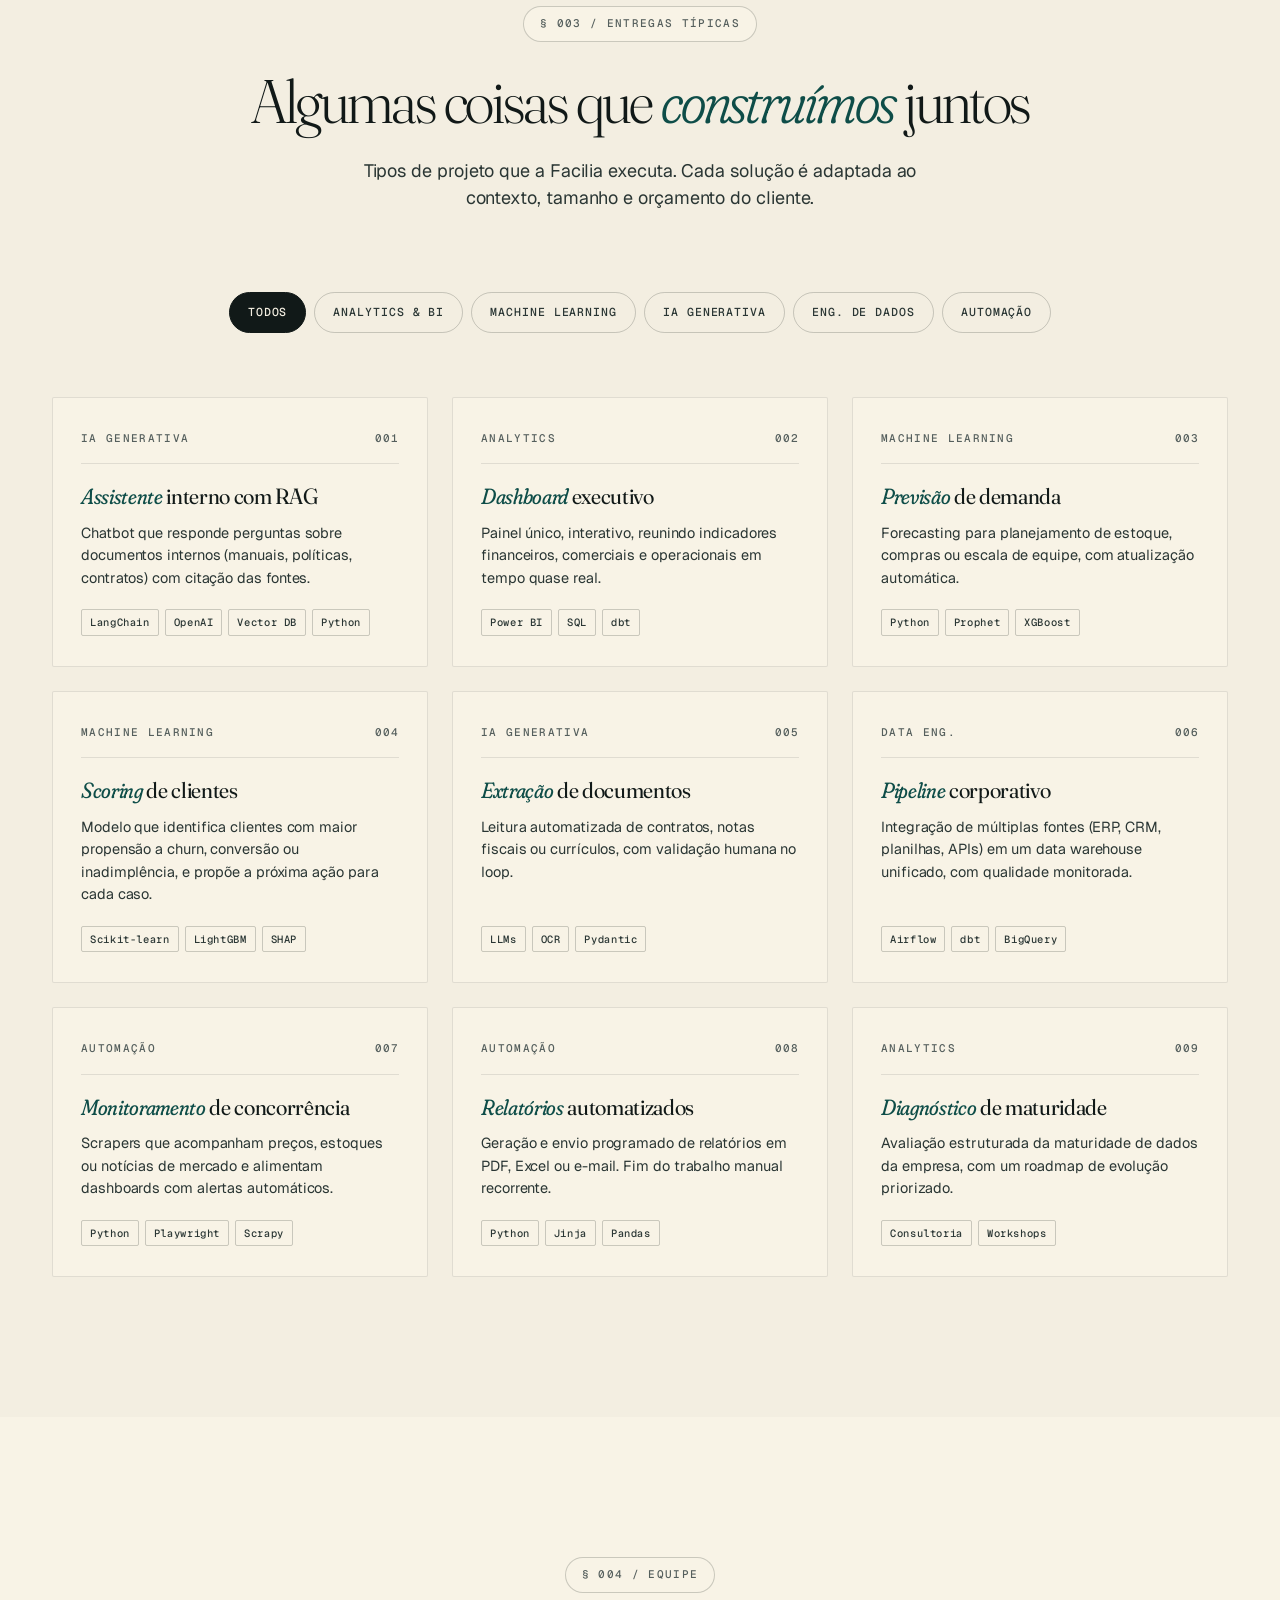
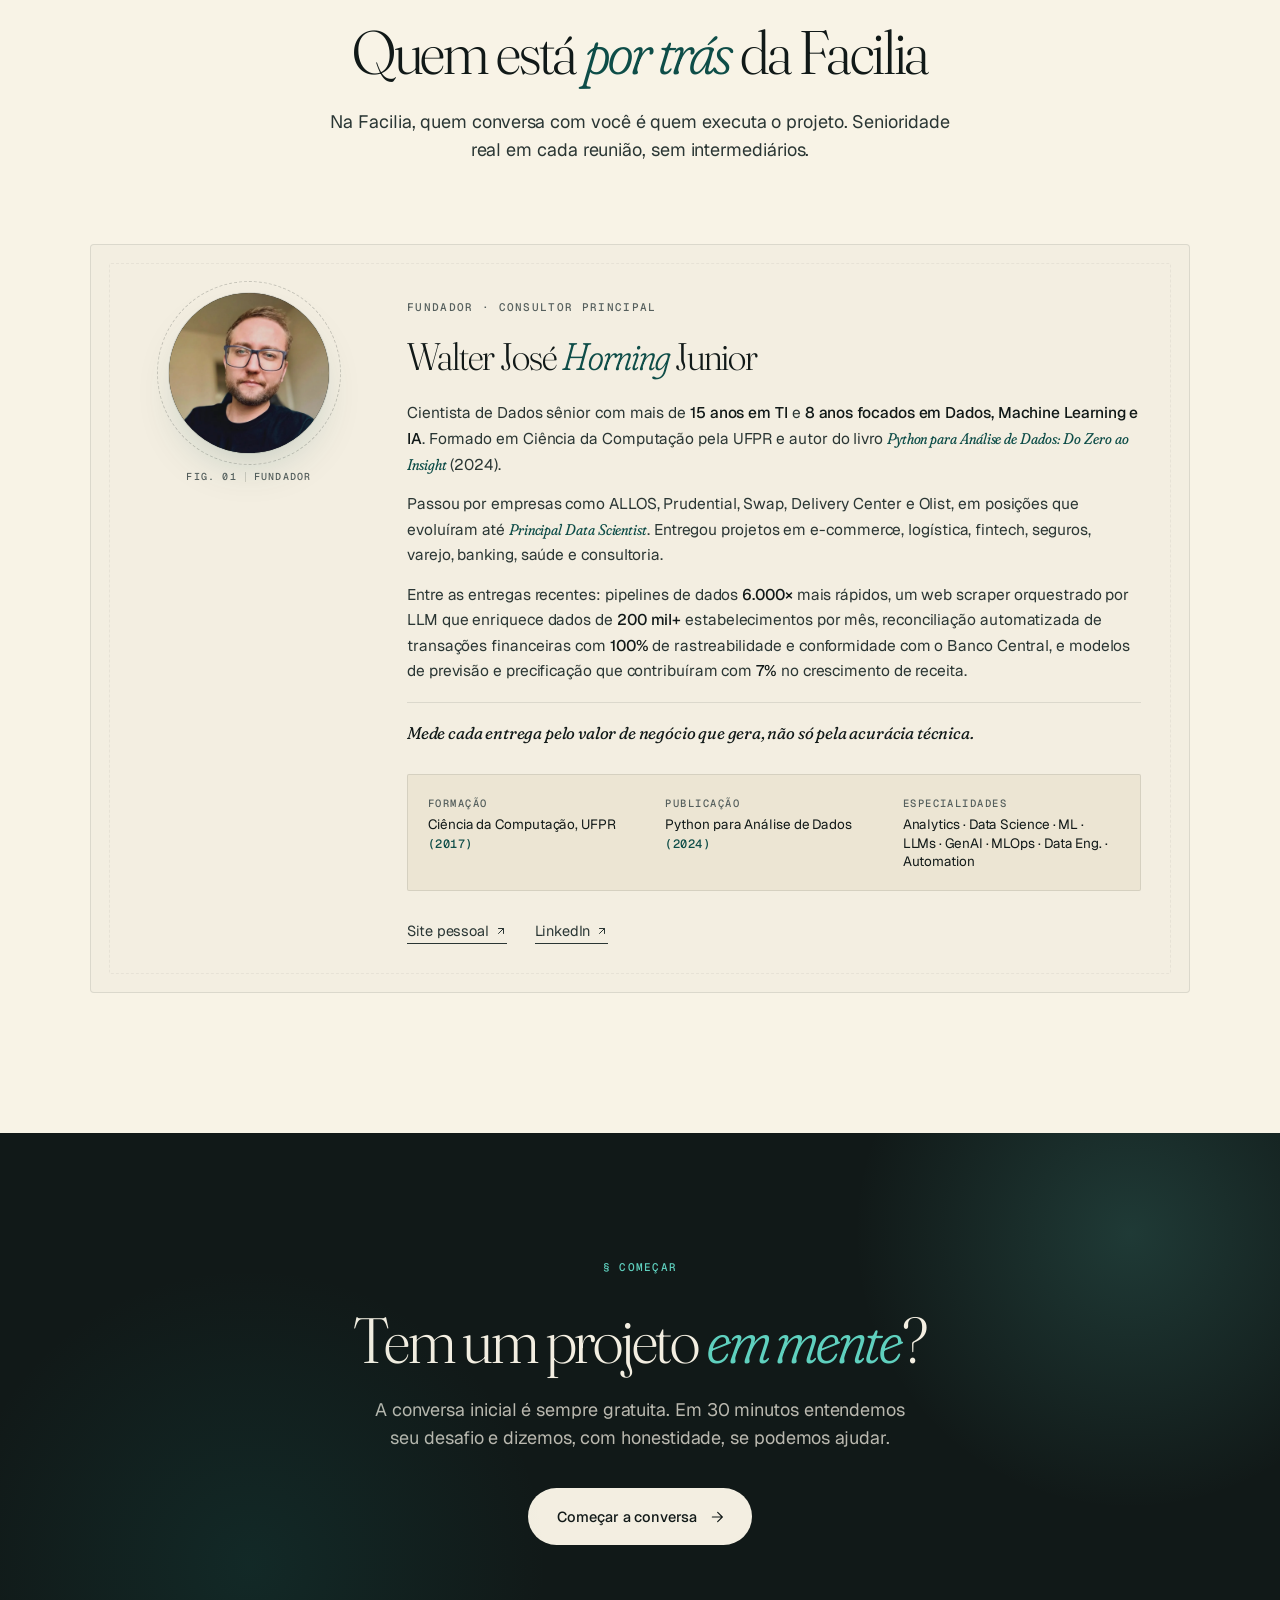
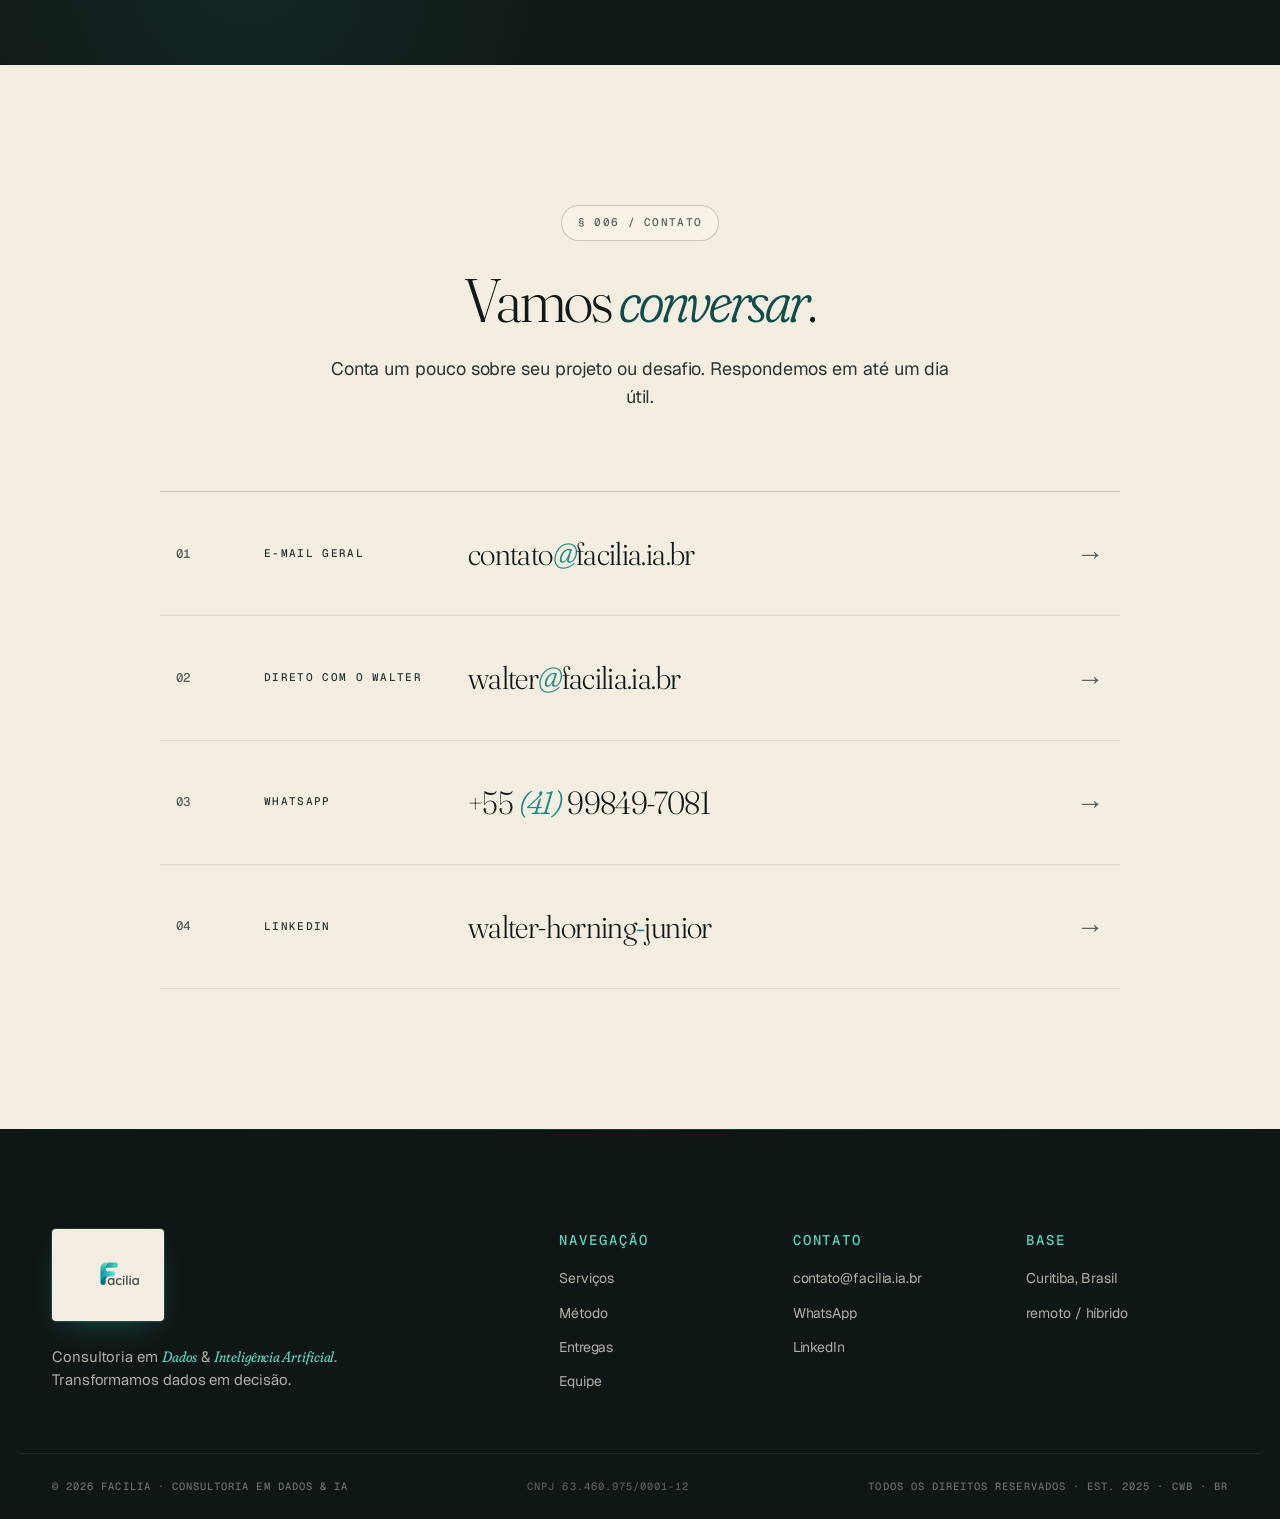
==== commit 85d829c1: "Dar visibilidade a consultoria/assessment no hero, servicos e SEO O site vendia "projetos" nas tres " ====
--- a/index.html
+++ b/index.html
@@ -3,8 +3,8 @@
 <head>
     <meta charset="UTF-8">
     <meta name="viewport" content="width=device-width, initial-scale=1.0">
-    <meta name="description" content="Facilia. Consultoria em Dados e Inteligência Artificial. Analytics, Machine Learning, IA Generativa e Automação, feitos sob medida.">
-    <meta name="keywords" content="consultoria dados, inteligência artificial, machine learning, análise de dados, IA generativa, automação, BI, dashboards">
+    <meta name="description" content="Facilia. Consultoria independente em dados. Diagnóstico de maturidade, analytics, machine learning, IA generativa e automação, sob medida para sua empresa.">
+    <meta name="keywords" content="consultoria dados, inteligência artificial, machine learning, análise de dados, IA generativa, automação, BI, dashboards, diagnóstico de maturidade de dados, assessment de dados, roadmap de dados">
     <meta name="author" content="Facilia">
     <meta name="theme-color" content="#F3EEE1">
 
@@ -133,10 +133,10 @@
                 </h1>
 
                 <p class="hero-lede lang-pt">
-                    Projetos de dados, inteligência artificial e automação, desenhados sob medida para cada empresa. Ponta a ponta, do diagnóstico inicial ao sistema em produção.
+                    Projetos de dados, inteligência artificial e automação, desenhados sob medida para a sua empresa. Da consultoria estratégica ao sistema em produção.
                 </p>
                 <p class="hero-lede lang-en">
-                    Tailored projects in data, AI, and automation. End-to-end, from first diagnosis to the system running in production.
+                    Tailored projects in data, AI, and automation for your company. From strategic consulting to the system running in production.
                 </p>
 
                 <div class="hero-cta-row">
@@ -321,10 +321,10 @@
                     What we <em class="serif-italic">deliver</em>
                 </h2>
                 <p class="section-lede lang-pt">
-                    Seis pilares de serviço. Cada projeto combina só o que precisa para resolver o problema. Nem mais, nem menos.
+                    De um diagnóstico pontual a um sistema completo em produção. O escopo vem do problema, não de um pacote pronto.
                 </p>
                 <p class="section-lede lang-en">
-                    Six service areas. Each project pulls in only what it needs to solve the problem. Nothing more, nothing less.
+                    From a single assessment to a complete system in production. Scope comes from the problem, not from a packaged offering.
                 </p>
             </header>
 
